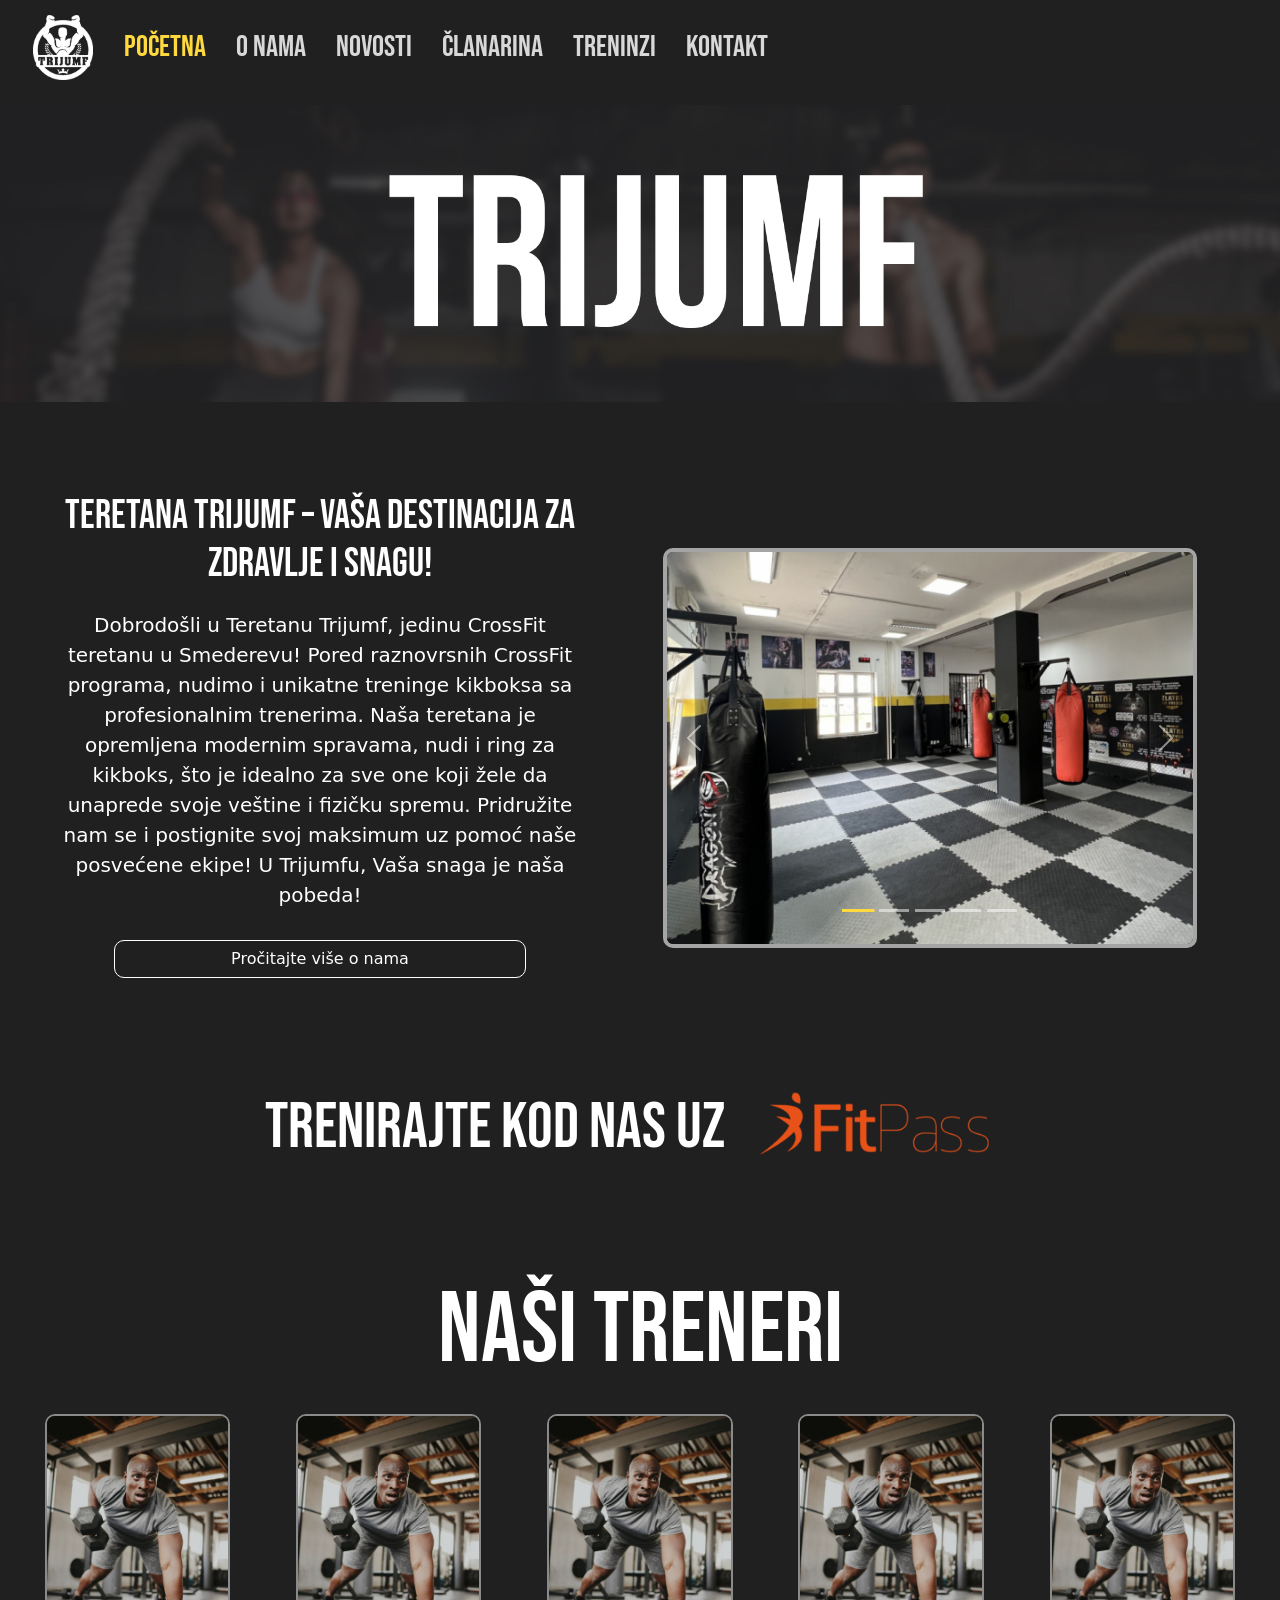
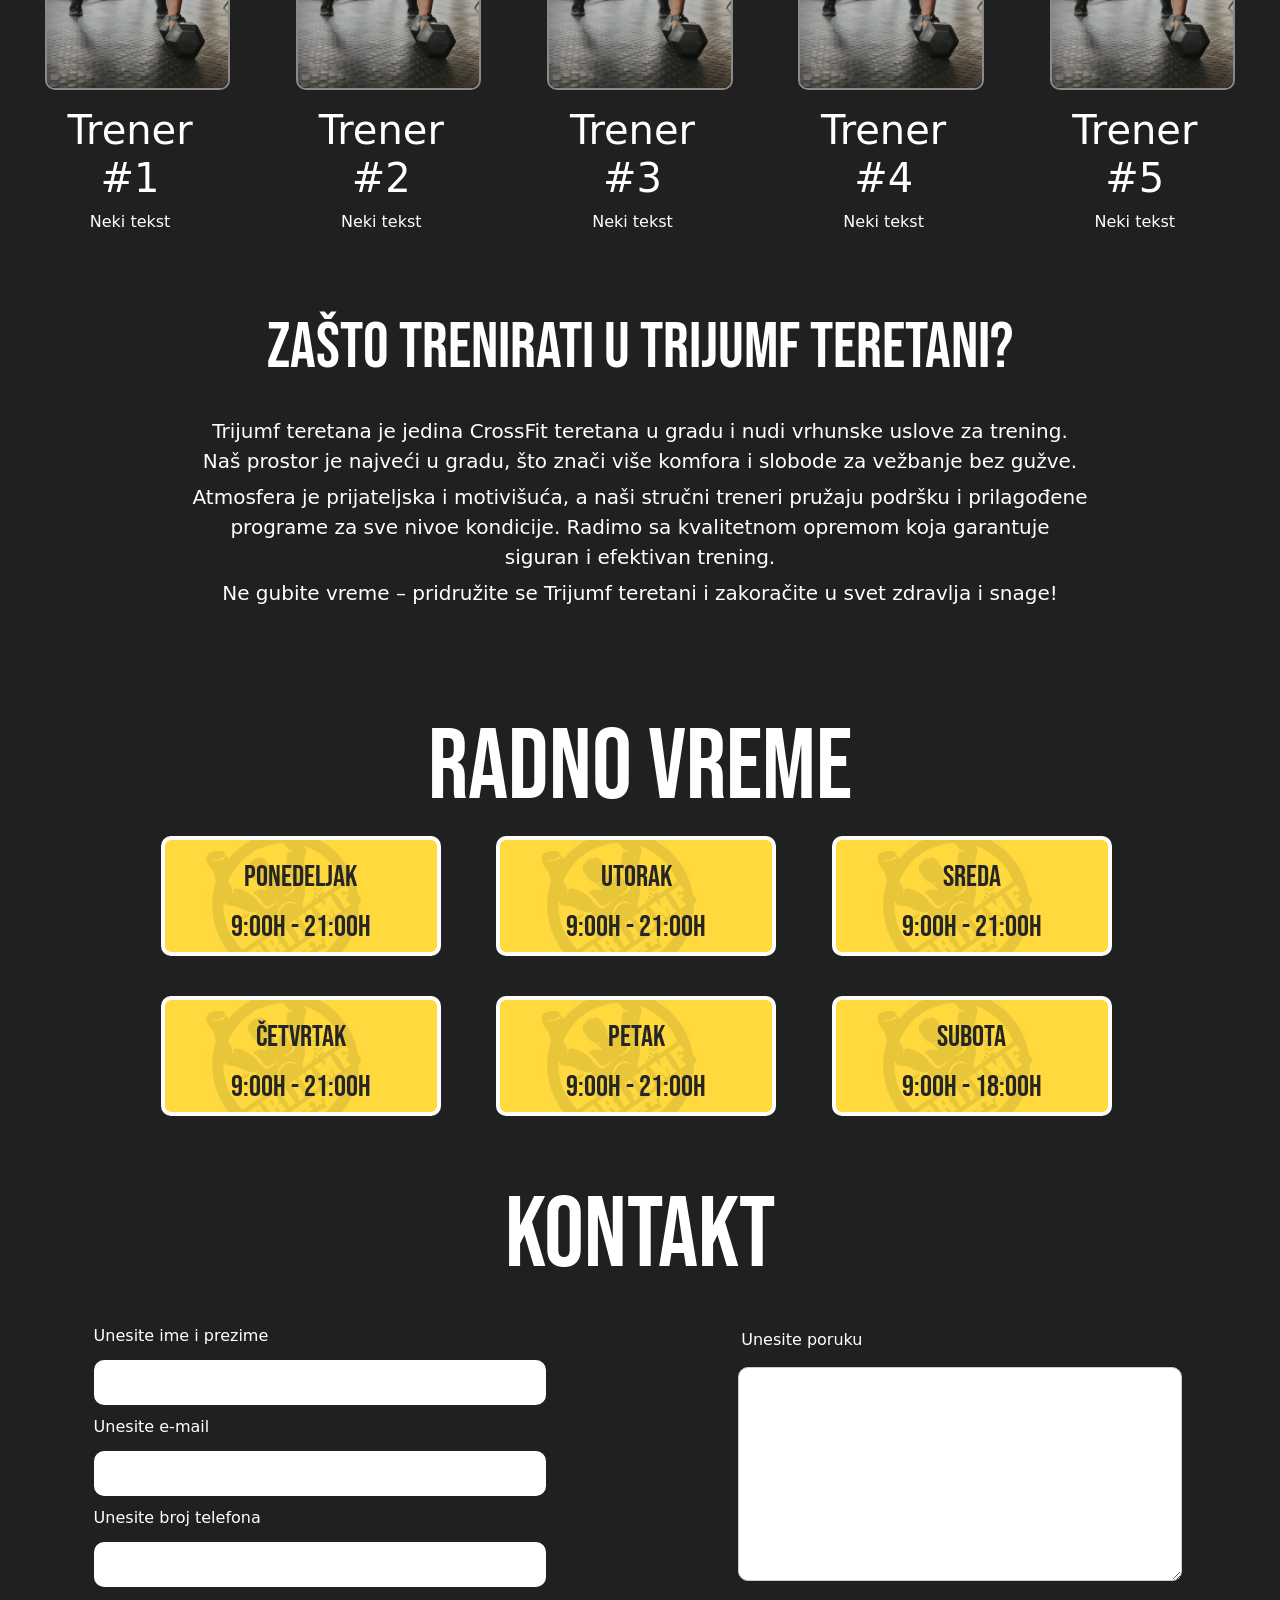
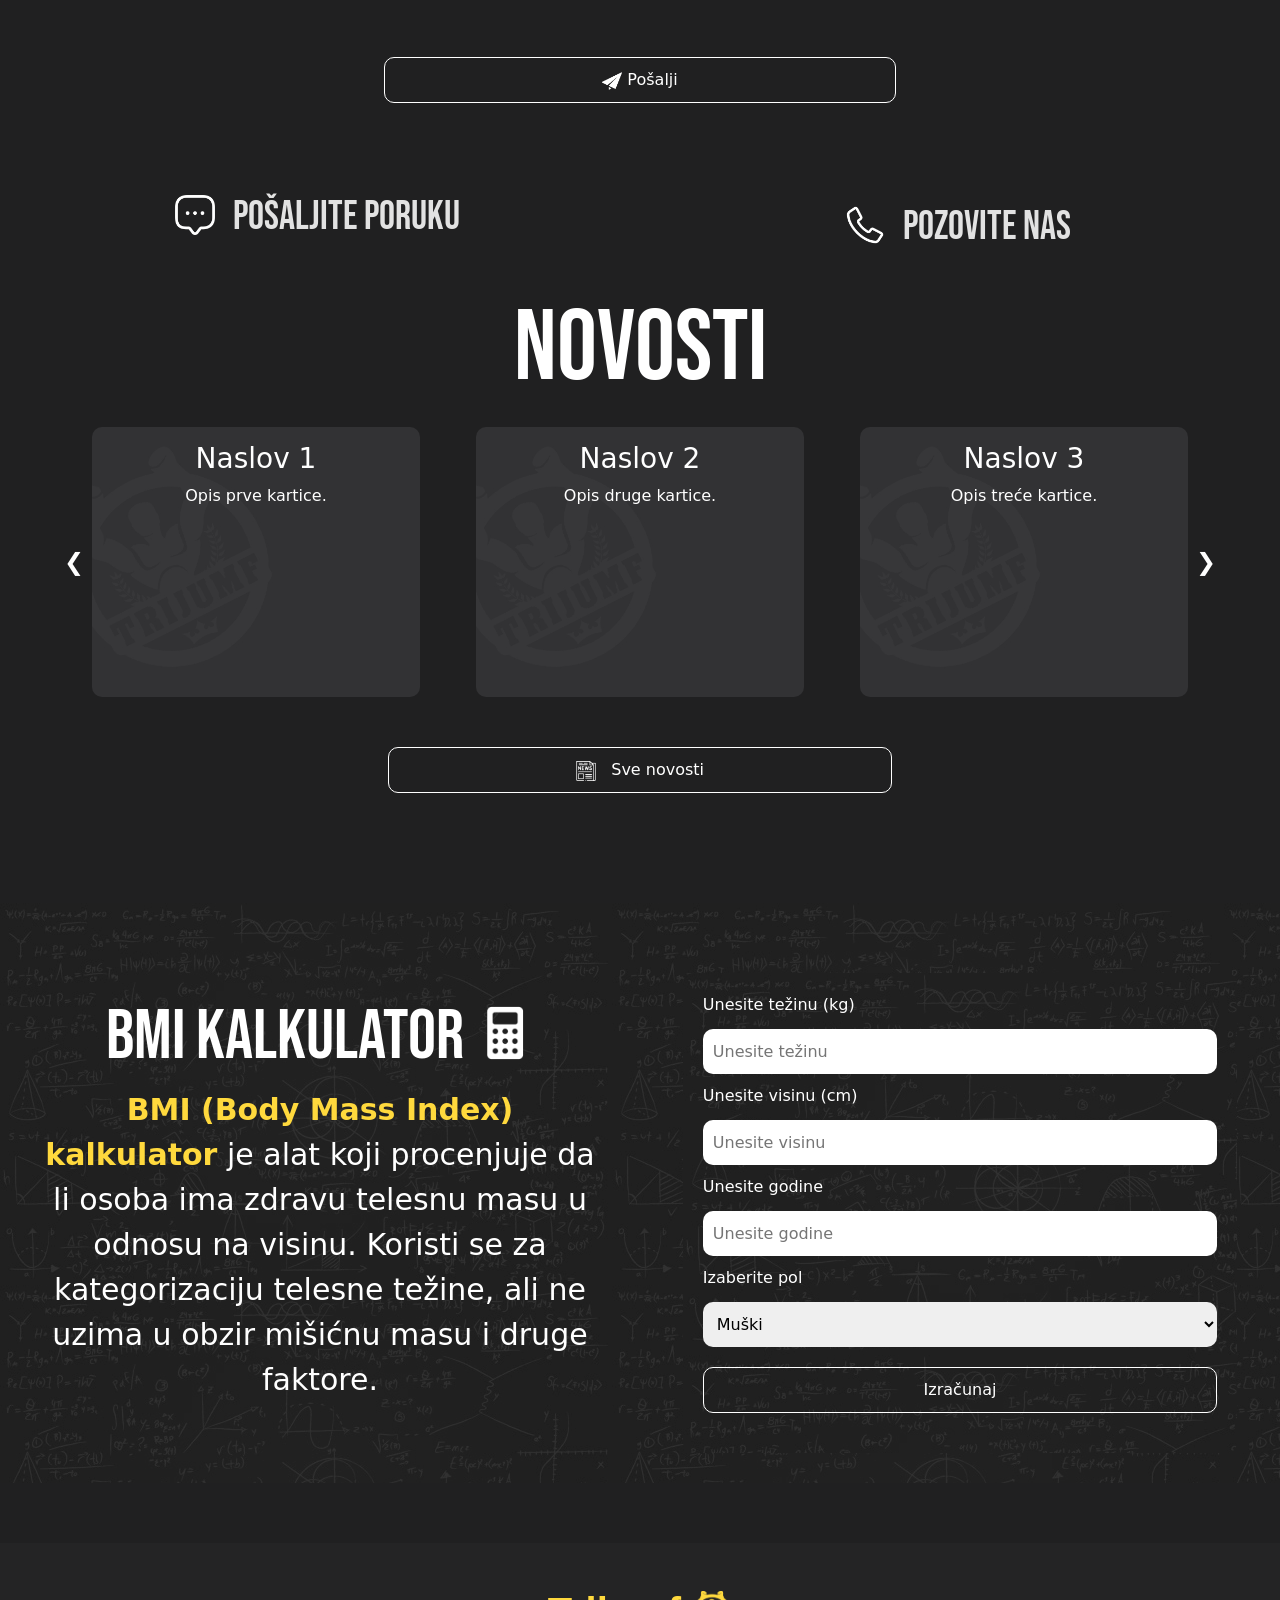
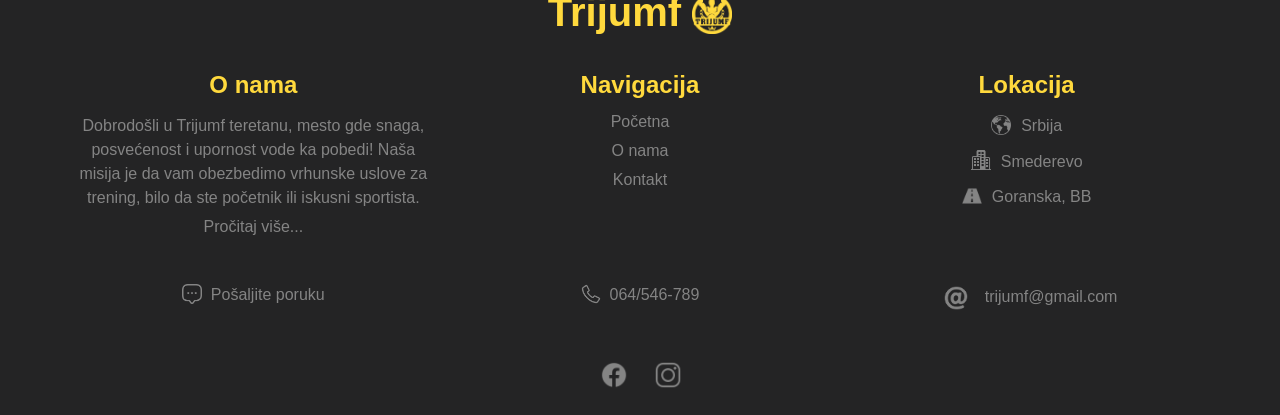
==== index.html @ 8bfd2376 "Add files via upload" ====
<!doctype html>
<html lang="en">
  <head>
    <meta charset="utf-8">
    <meta name="viewport" content="width=device-width, initial-scale=1">
    <meta name="description" content=" Na našem sajtu možete pratiti najnovije vesti, detaljne analize utakmica, najzanimljivije transfere, ekskluzivne intervjue, kao i priče koje otkrivaju čari i strasti ovog sporta. Bilo da pratite NBA, Evroligu, ABA ligu, domaću scenu ili lokalne turnire, ovde ćete pronaći sve što vam treba na jednom mestu.">
    <meta name="keywords" content="Kosarka, Evroliga, NBA, ABA, Liga, Sport, Vesti, Informacije, Njnovije, Zanimljivosti">
    <meta name="author" content="Lazar Stojanovic, lazarstojanovic@gmail.com">
    <title>Početna</title>
    <link rel="icon" href="img/logo1.png">
    <link href="./css/bootstrap.min.css" rel="stylesheet">
    <link rel="stylesheet" type="text/css" href="./fontawesome/css/all.min.css">
    <link rel="stylesheet" type="text/css" href="./css/stil.css">
    <link href='https://fonts.googleapis.com/css?family=Bebas Neue' rel='stylesheet'>
    <link href='https://fonts.googleapis.com/css?family=Poppins' rel='stylesheet'>
    <link href="https://fonts.cdnfonts.com/css/bright-sunday" rel="stylesheet">
    <link rel="stylesheet" href="./css/lightbox.min.css">
    <script src="./js/lightbox-plus-jquery.min.js"></script>
    <script src="./js/bootstrap.bundle.min.js"></script>
    <script src="./script.js"></script>
    <script src="./fontawesome/js/all.min.js"></script>
  </head>
  <body>
      
    <div class="hero-section">
        <nav class="navbar navbar-expand-lg bg-body-tertiary">
            <div class="container-fluid">
              <a class="navbar-brand" href="index.html"><img src="img/logo1.png" alt="logo" width="30"></a>
              <button class="navbar-toggler" type="button" data-bs-toggle="collapse" data-bs-target="#navbarSupportedContent" aria-controls="navbarSupportedContent" aria-expanded="false" aria-label="Toggle navigation">
                <span class="navbar-toggler-icon"></span>
              </button>
              <div class="collapse navbar-collapse" id="navbarSupportedContent">
                <ul class="navbar-nav me-auto mb-2 mb-lg-0">
                  <li class="nav-item">
                    <a class="nav-link active" aria-current="page" href="index.html">Početna</a>
                  </li>
                  <li class="nav-item">
                    <a class="nav-link" href="onama.html" style="white-space: nowrap;">O nama</a>
                  </li>
                  <li class="nav-item">
                    <a class="nav-link" href="novosti.html">Novosti</a>
                  </li>
                  <li class="nav-item">
                    <a class="nav-link" href="clanarina.html">Članarina</a>
                  </li>
                  <li class="nav-item">
                    <a class="nav-link" href="treninzi.html">Treninzi</a>
                  </li>
                  <li class="nav-item">
                    <a class="nav-link" href="kontakt.html" >Kontakt</a>
                  </li>
                 
                  
                  
                </ul>
                <ul class="navbar-nav me-3">
                  <li class="nav-item">
                  <a class="nav-link" href="faq.html"><i class="fa-solid fa-2x fa-circle-question" width="35px"></i></a>
                  </li>
                  </ul>
              </div>
            </div>
          </nav>
        <img src="img/THUMBNAIL.jpg" class="img-fluid slikatrijumf" alt="">
    </div>

    <div class="container" style="max-width: 100%; overflow-y: hidden; margin-top: 40px;">
      <div class="row align-items-center">
          <div class="col-lg-6 tekst animacijaprva">
              <h1 class="naslovonama" style="margin-left: 80px !important; font-family: 'Bebas Neue' !important; text-align: center; " >Teretana Trijumf – Vaša destinacija za zdravlje i snagu!</h1>
              <br>
              <p class="tekstonama" style="margin-left: 80px !important;  text-align: center;">Dobrodošli u Teretanu Trijumf, jedinu CrossFit teretanu u Smederevu! Pored raznovrsnih CrossFit programa, nudimo i unikatne treninge kikboksa sa profesionalnim trenerima.

                Naša teretana je opremljena modernim spravama, nudi i ring za kikboks, što je idealno za sve one koji žele da unaprede svoje veštine i fizičku spremu.
                
                Pridružite nam se i postignite svoj maksimum uz pomoć naše posvećene ekipe! U Trijumfu, Vaša snaga je naša pobeda!
                <a class="btn  dugmeonama d-block mx-auto" href="onama.html" role="button" style=" text-align: center; width: 80%; text-wrap: nowrap; margin-top: 30px !important; text-decoration: none;">Pročitajte više o nama</a>
              </p>
                
          </div>
          <div class="col-lg-6 kolonaslajder animacijaprva">
            <div id="carouselExampleIndicators" class="carousel slide slajder mx-auto d-block" style="width: 90%;">
                <div class="carousel-indicators">
                    <button type="button" data-bs-target="#carouselExampleIndicators" data-bs-slide-to="0" class="active" aria-current="true" aria-label="Slide 1"></button>
                    <button type="button" data-bs-target="#carouselExampleIndicators" data-bs-slide-to="1" aria-label="Slide 2"></button>
                    <button type="button" data-bs-target="#carouselExampleIndicators" data-bs-slide-to="2" aria-label="Slide 3"></button>
                    <button type="button" data-bs-target="#carouselExampleIndicators" data-bs-slide-to="3" aria-label="Slide 4"></button>
                    <button type="button" data-bs-target="#carouselExampleIndicators" data-bs-slide-to="4" aria-label="Slide 5"></button>
                </div>
                <div class="carousel-inner">
                    <div class="carousel-item active">
                        <img src="img/triju3.jpg" class="d-block w-100 slikaslajder1" alt="...">
                    </div>
                    <div class="carousel-item">
                        <img src="img/triju1.jpg" class="d-block w-100 slikaslajder1" alt="...">
                    </div>
                    <div class="carousel-item">
                        <img src="img/triju5.jpg" class="d-block w-100 slikaslajder1" alt="...">
                    </div>
                    <div class="carousel-item">
                        <img src="img/triju2.jpg" class="d-block w-100 slikaslajder1" alt="...">
                    </div>
                    <div class="carousel-item">
                        <img src="img/triju4.jpg" class="d-block w-100 slikaslajder1" alt="...">
                    </div>
                </div>
                <button class="carousel-control-prev" type="button" data-bs-target="#carouselExampleIndicators" data-bs-slide="prev">
                    <span class="carousel-control-prev-icon" aria-hidden="true"></span>
                    <span class="visually-hidden">Previous</span>
                </button>
                <button class="carousel-control-next" type="button" data-bs-target="#carouselExampleIndicators" data-bs-slide="next">
                    <span class="carousel-control-next-icon" aria-hidden="true"></span>
                    <span class="visually-hidden">Next</span>
                </button>
            </div>
        </div>
      </div>
  </div>

  <h1 class="naslovtreneri animacijaprva" style="color: #ffffff !important; font-size: clamp(40px,5vw,80px); margin-top: 30px; margin-bottom: 80px;">Trenirajte kod nas uz <a href="https://fitpass.rs/objekti/triumph-gym" target="_blank"><img src="img/logo-fitpass-blog.png"
    style="width: 280px;" alt=""></a></h1>

    

  <h1 class="naslovtreneri animacijaprva" style="margin-top: 30px;">Naši treneri</h1>

  <div class="container-fluid treneri">
    <div class="photo-gallery">
    <div class="row photos trenerired flex-wrap justify-content-around">
        <div class="col-sm-6 col-md-4 col-lg-2 karticatrener" style="max-width: 350px;">
           <a href="img/trener1.png" data-lightbox="treneri" style="text-decoration: none;"> <div class="card karticatrener1" >
                <img src="img/istockphoto-1449353914-612x612.jpg" class="card-img-top slikatrenera" alt="...">
                <img src="img/lupa.png" class="lupa" style="width: 80px;" alt="">
                <div class="card-body">
                  <h1 class="naslovtrener">Trener #1</h1>
                  <p class="card-text teksttrener">Neki tekst</p>
                </div>
            </div>
            </a>
            
        </div>
        <div class="col-sm-6 col-md-4 col-lg-2 karticatrener" style="max-width: 350px;">
          <a href="img/trener1.png" data-lightbox="treneri" style="text-decoration: none;"> <div class="card karticatrener1" >
                <img src="img/istockphoto-1449353914-612x612.jpg" class="card-img-top slikatrenera" alt="...">
                <img src="img/lupa.png" class="lupa" style="width: 80px;" alt="">
                <div class="card-body">
                  <h1 class="naslovtrener">Trener #2</h1>
                  <p class="card-text teksttrener">Neki tekst</p>
                </div>
            </div>
          </a>
        </div>
        <div class="col-sm-6 col-md-4 col-lg-2 karticatrener" style="max-width: 350px;">
          <a href="img/trener1.png" data-lightbox="treneri" style="text-decoration: none;"> <div class="card karticatrener1" >
                <img src="img/istockphoto-1449353914-612x612.jpg" class="card-img-top slikatrenera" alt="...">
                <img src="img/lupa.png" class="lupa" style="width: 80px;" alt="">
                <div class="card-body">
                    <h1 class="naslovtrener">Trener #3</h1>
                    <p class="card-text teksttrener">Neki tekst</p>
                </div>
            </div>
          </a>
        </div>
        <div class="col-sm-6 col-md-4 col-lg-2 karticatrener" style="max-width: 350px;">
          <a href="img/trener1.png" data-lightbox="treneri" style="text-decoration: none;"> <div class="card karticatrener1" >
                <img src="img/istockphoto-1449353914-612x612.jpg" class="card-img-top slikatrenera" alt="...">
                <img src="img/lupa.png" class="lupa" style="width: 80px;" alt="">
                <div class="card-body">
                  <h1 class="naslovtrener">Trener #4</h1>
                  <p class="card-text teksttrener">Neki tekst</p>
                </div>
            </div>
          </a>
        </div>
        <div class="col-sm-6 col-md-4 col-lg-2 karticatrener" style="max-width: 350px;">
          <a href="img/trener1.png" data-lightbox="treneri" style="text-decoration: none;"> <div class="card karticatrener1" >
                <img src="img/istockphoto-1449353914-612x612.jpg" class="card-img-top slikatrenera" alt="...">
                <img src="img/lupa.png" class="lupa" style="width: 80px;" alt="">
                <div class="card-body">
                  <h1 class="naslovtrener">Trener #5</h1>
                    <p class="card-text teksttrener">Neki tekst</p>
                </div>
            </div>
          </a>
        </div>
    </div>
    </div>
</div>

<div>
  <h1 class="naslovtreneri animacijaprva" style="color: #fff !important; font-size: clamp(40px,5vw,80px);margin-top: 10px; margin-left: 20px; margin-right: 20px;">Zašto trenirati u Trijumf teretani?</h1>
  <div class="animacijaprva">
  <p class="tekstonama d-block mx-auto " style="width:70%; margin-top: 30px; text-align: center;">Trijumf teretana je jedina CrossFit teretana u gradu i nudi vrhunske uslove za trening. Naš prostor je najveći u gradu, što znači više komfora i slobode za vežbanje bez gužve.

    </p>
    <p class="tekstonama d-block mx-auto " style="width:70%; text-align: center;">Atmosfera je prijateljska i motivišuća, a naši stručni treneri pružaju podršku i prilagođene programe za sve nivoe kondicije. Radimo sa kvalitetnom opremom koja garantuje siguran i efektivan trening.

    </p>
    <p class="tekstonama d-block mx-auto " style="width:70%; text-align: center;">Ne gubite vreme – pridružite se Trijumf teretani i zakoračite u svet zdravlja i snage!

    </p>
  </div>
</div>
  <h1 class="naslovtreneri animacijaprva animacijaprva" style="margin-top: 100px !important;">Radno vreme</h1>

  <div class="container-fluid" style="padding-left: 40px;">
    <div class="row justify-content-center g-4">
        <div class="col-sm-12 col-md-6 col-lg-3 karticarv animacijaprva" style="background-image: url('img/baner.jpg'); ">
            <p class="tekstradnovreme text-center">Ponedeljak</p>
            <p class="tekstradnovreme text-center">9:00h - 21:00h</p>
        </div>
        &nbsp;&nbsp;&nbsp;&nbsp;&nbsp;&nbsp;&nbsp;
        <div class="col-sm-12 col-md-6 col-lg-3 karticarv animacijaprva" style="background-image: url('img/baner.jpg');">
            <p class="tekstradnovreme text-center">Utorak</p>
            <p class="tekstradnovreme text-center">9:00h - 21:00h</p>
        </div>
        &nbsp;&nbsp;&nbsp;&nbsp;&nbsp;&nbsp;&nbsp;
        <div class="col-sm-12 col-md-6 col-lg-3 karticarv animacijaprva" style="background-image: url('img/baner.jpg');">
            <p class="tekstradnovreme text-center">Sreda</p>
            <p class="tekstradnovreme text-center">9:00h - 21:00h</p>
        </div>
        &nbsp;&nbsp;&nbsp;&nbsp;&nbsp;&nbsp;&nbsp;
    </div>

    <div class="row justify-content-center g-4 mt-3">
        <div class="col-sm-12 col-md-6 col-lg-3 karticarv animacijaprva" style="background-image: url('img/baner.jpg');">
            <p class="tekstradnovreme text-center">Četvrtak</p>
            <p class="tekstradnovreme text-center">9:00h - 21:00h</p>
        </div>
        &nbsp;&nbsp;&nbsp;&nbsp;&nbsp;&nbsp;&nbsp;
        <div class="col-sm-12 col-md-6 col-lg-3 karticarv animacijaprva" style="background-image: url('img/baner.jpg');">
            <p class="tekstradnovreme text-center">Petak</p>
            <p class="tekstradnovreme text-center">9:00h - 21:00h</p>
        </div>
        &nbsp;&nbsp;&nbsp;&nbsp;&nbsp;&nbsp;&nbsp;
        <div class="col-sm-12 col-md-6 col-lg-3 karticarv animacijaprva" style="background-image: url('img/baner.jpg');">
            <p class="tekstradnovreme text-center">Subota</p>
            <p class="tekstradnovreme text-center">9:00h - 18:00h</p>
        </div>
        &nbsp;&nbsp;&nbsp;&nbsp;&nbsp;&nbsp;&nbsp;
    </div>
</div>
  
      
  



<section id="kontakt">
  <div class="container-fluid" style="margin-bottom: 90px; ">
    <div class="row align-items-center">
      <h1 class="naslovtreneri animacijaprva" style="margin-top: 60px !important;">Kontakt</h1>
      <div class="col-lg-6 animacijaprva">
  
  <form class="form1" action="kontakt.php" method="post" target="_blank">
    <p class="tekstbmi">Unesite ime i prezime</p>
    <input class="input-field1" type="text" id="ime" name="ime" required>

    <p class="tekstbmi">Unesite e-mail</p>
    <input class="input-field1" type="email" id="email" name="email" required>

    <p class="tekstbmi">Unesite broj telefona</p>
    <input class="input-field1" type="tel" id="telefon" name="telefon" required>
  </div>
  <div class="col-lg-6 animacijaprva">
    <div class="d-block mx-auto textarea2">
    <p class="tekstbmi3" style="margin-left: 3px;" >Unesite poruku</p>
    <textarea class="textarea1 " id="poruka" name="poruka" rows="8" required ></textarea>
  </div>
    
  </div>
  <button class="calculate-btn1 d-block mx-auto animacijaprva" type="submit"><img src="img/send.png" style="width: 20px;" alt=""> Pošalji</button>
</form>

</div>
</div>

<div class="container-fluid" style="margin-top: 90px !important;">
  <div class="row">
    <div class="col-lg-6 animacijaprva">
      <a href="sms:+381643739556" style="text-decoration: none;" class="linkonama"> <h1 class="linkonama text-center " style=" font-family: 'Bebas Neue' !important; margin-left: -5px;">
        <img src="img/message-icon-1023x1024-qfdetmx5.png" style="width: 40px;" alt=""> &nbsp;&nbsp;Pošaljite poruku</h1></a>
    </div>
    <div class="col-lg-6 animacijaprva">
      <a href="tel: +381643739556" style="text-decoration: none;" class="linkonama"><h1 class="linkonama text-center " style=" font-family: 'Bebas Neue' !important; margin-top: 10px; margin-left: -5px;">
        <img src="img/phone.png" style="width: 40px;" alt=""> &nbsp;&nbsp;Pozovite nas</h1></a>
    </div>
  </div>
</div>
</section>


<h1 class="naslovtreneri animacijaprva" style="margin-top: 30px;">Novosti</h1>
<section class="slider-container animacijaprva" style="margin-bottom: 90px !important;" id="novosti">
  
  <!-- Strelice unutar slider-wrapper -->
  <div class="slider-wrapper">
      <div class="slider-controls">
          <button class="prev" onclick="prevSlide()">&#10094;</button>
          <button class="next" onclick="nextSlide()">&#10095;</button>
      </div>

      <div class="slider">
          <div class="slide">
              <div class="card5" style="background-image: url('img/novosti.jpg');background-size: cover; background-position: center; background-repeat: no-repeat;">
                  <div class="tekstnovosti">
                      <h3>Naslov 1</h3>
                      <p>Opis prve kartice.</p>
                  </div>
              </div>
          </div>
          <div class="slide">
              <div class="card5" style="background-image: url('img/novosti.jpg');background-size: cover; background-position: center; background-repeat: no-repeat;">
                  <div class="tekstnovosti">
                      <h3>Naslov 2</h3>
                      <p>Opis druge kartice.</p>
                  </div>
              </div>
          </div>
          <div class="slide">
              <div class="card5" style="background-image: url('img/novosti.jpg');background-size: cover; background-position: center; background-repeat: no-repeat;">
                  <div class="tekstnovosti">
                      <h3>Naslov 3</h3>
                      <p>Opis treće kartice.</p>
                  </div>
              </div>
          </div>
          <div class="slide">
              <div class="card5" style="background-image: url('img/novosti.jpg');background-size: cover; background-position: center; background-repeat: no-repeat;">
                  <div class="tekstnovosti">
                      <h3>Naslov 4</h3>
                      <p>Opis četvrte kartice.</p>
                  </div>
              </div>
          </div>
          <div class="slide">
              <div class="card5" style="background-image: url('img/novosti.jpg');background-size: cover; background-position: center; background-repeat: no-repeat;">
                  <div class="tekstnovosti">
                      <h3>Naslov 5</h3>
                      <p>Opis pete kartice.</p>
                  </div>
              </div>
          </div>
      </div>
  </div>

  <a class="btn calculate-btn1 d-block mx-auto" href="novosti.html" role="button" style="width:43.8%; margin-bottom: 20px;"><img src="img/news.png" style="width: 20px;" alt="">&nbsp;&nbsp; Sve novosti</a>
</section>

   

<script>
const slider = document.querySelector(".slider");
        let isAnimating = false;

        function nextSlide() {
            if (isAnimating) return;
            isAnimating = true;
            slider.style.transition = "transform 0.5s ease-in-out";
            slider.style.transform = "translateX(-33.39%)";
            
            setTimeout(() => {
                slider.appendChild(slider.firstElementChild);
                slider.style.transition = "none";
                slider.style.transform = "translateX(0)";
                isAnimating = false;
            }, 500);
        }

        function prevSlide() {
            if (isAnimating) return;
            isAnimating = true;
            slider.prepend(slider.lastElementChild);
            slider.style.transition = "none";
            slider.style.transform = "translateX(-33.39%)";
            
            setTimeout(() => {
                slider.style.transition = "transform 0.5s ease-in-out";
                slider.style.transform = "translateX(0)";
                isAnimating = false;
            }, 10);
        }

        setInterval(nextSlide, 4000);
  </script>

<div class="container-fluid animacijaprva" style="margin-top: 60px; margin-bottom: 60px; background-image: url('img/istockphoto-1219382595-612x612.jpg');">
  <div class="row align-items-center">
      <div class="col-lg-6 animacijaprva">
        <h1 class="naslovbmi" style="font-size: 70px;">BMI kalkulator <img src="img/calc.png" style="width: 60px;" alt=""></h1>
        <p class="tekstbmi1"><b class="boldovano">BMI (Body Mass Index) kalkulator</b> je alat koji procenjuje da li osoba ima zdravu telesnu masu u odnosu na visinu. Koristi se za kategorizaciju telesne težine, ali ne uzima u obzir mišićnu masu i druge faktore.</p>
      </div>
      <div class="col-lg-6 animacijaprva">
        <div class="container1">
          <p class="tekstbmi">Unesite težinu (kg)</p>
          <input type="number" id="weight" class="input-field" placeholder="Unesite težinu" required>
          
          <p class="tekstbmi">Unesite visinu (cm)</p>
          <input type="number" id="height" class="input-field" placeholder="Unesite visinu" required>
          
          <p class="tekstbmi">Unesite godine</p>
          <input type="number" id="age" class="input-field" placeholder="Unesite godine" required>
          <p class="tekstbmi">Izaberite pol</p>
          <select id="gender" class="input-field gender-select" required>
              <option value="Muški" class="option">Muški</option>
              <option value="Ženski" class="option">Ženski</option>
          </select>
          
          <p><button class="calculate-btn" onclick="calculateBMI()">Izračunaj</button></p>
          <div id="result" class="result-text"></div>
        </div>
      </div>
  </div>
</div>







      <!--footer start-->
      <footer>
        <div class="footer-container">
        <div class="footer-left">
        <a href="index.html"><h1>Trijumf <img src="img/logo3.png" width="40px" style="margin-bottom: 7px;" alt="logo trijumfa"></h1></a>
       
        </div>

        <div class="container-fluid futerdonji">
          <div class="row">
            <div class="col-md-4">
              <h4>O nama</h4>
              <p class="tekstdonjifuter">Dobrodošli u Trijumf teretanu, mesto gde snaga, posvećenost i upornost vode ka pobedi! Naša misija je da vam obezbedimo vrhunske 
                uslove za trening, bilo da ste početnik ili iskusni sportista. <a href="onama.html">Pročitaj više...</a> </p>
              </div>
              <div class="col-md-4 " style="margin-bottom: 20px;">
                <h4>Navigacija</h4>
                  <a href="index.html" >Početna</a>
                  <a href="onama.html" >O nama</a>
                  <a href="kontakt.html" >Kontakt</a>

                </div>
                <div class="col-md-4">
                  <h4>Lokacija</h4>
                 <p class="tekstdonjifuter" style="margin-bottom: 3px;"><img src="img/world.png" style="width: 20px; margin-bottom: 4px;" class="ikonicedonjifuter" alt="">Srbija</p>
                 <p class="tekstdonjifuter" style="margin-bottom: 3px;"><img src="img/city-icon-2048x2048-xkhjho5i.png" style="width: 20px; margin-bottom: 4px;" class="ikonicedonjifuter" alt="">Smederevo</p>
                 <p class="tekstdonjifuter" style="margin-bottom: 3px;"><img src="img/street.png" style="width: 20px; margin-bottom: 4px;" class="ikonicedonjifuter" alt="">Goranska, BB</p>
                </div>
            </div>
             
            </div>


        <div class="container-fluid futerdonji">
          <div class="row">
            <div class="col-md-4">
              <a href="sms:+381643739556"><p class="tekstdonjifuter1"><img src="img/message-icon-1023x1024-qfdetmx51.png" style="width: 20px; margin-bottom: 4px;" alt="">&nbsp;&nbsp;Pošaljite poruku</p></a> 
              </div>
              <div class="col-md-4">
                <a href="tel: +381643739556" > <p class="tekstdonjifuter1"><img src="img/phone1.png" style="width: 20px; margin-bottom: 4px;" alt="">&nbsp;&nbsp;064/546-789</p></a>
                </div>
                <div class="col-md-4">
                  <a href="mailto:stojanoviclazar0712@gmail.com?" > <p class="tekstdonjifuter1"><img src="img/email.png" style="width: 40px; " alt="">&nbsp;&nbsp;trijumf@gmail.com</p></a>
                </div>
                 <div class="footer-social ">
                  <div class="social-link">
                  
                  <a href="https://www.facebook.com/" target="_blank" class="linkmreze"><img src="img/facebook-new.png" style="width:30px;" alt=""></a>
                  <a href="https://www.instagram.com/" target="_blank" class="linkmreze"><img src="img/free-instagram-logo-icon-3497-thumb.png" style="width: 28px;" alt=""></a>
          
                  </div>
                  </div>
            </div>
             
            </div>
       
        </div>
       <script>
        window.onload = function() {
    setTimeout(() => {
        window.scrollTo(0, 0);
    }, 10);
};

if ('scrollRestoration' in history) {
    history.scrollRestoration = 'manual';
}

       </script>
          
        </footer>
            <!-- Footer end -->
                <!--Copyright start-->
                
                <!--Copyright end-->
              


            </body>
          </html>
---- css/stil.css ----
.hero-section {
    position: relative;
    width: 100%;
    overflow: hidden;
    padding-top: 60px;
}

.hero-section img {
    width: 100%;
    object-fit: cover; 
}
.slikatrijumf{
    margin-top: -15px;
}
.navbar .navbar-nav .nav-link {
    padding: 10px 15px;
    font-size: 20px;
    transition: .5s;
}
.navbar{
    top: 0;
    left: 0;
    width: 100%;
    padding: 10px;
    color: #ffffff !important;
    background-color: #202021 !important;
    position: fixed;
    z-index: 1000;
}
.nav-link {
    transition: fill 0.3s, transform 0.3s;
    color: #d8d8d8!important;
    font-size: 30px !important;
   font-family: 'Bebas Neue' !important;
}
.navbar-toggler {
  z-index: 1050;
  color: #ffffff;
  border: 2px solid #ffffff;
  transition: transform 0.3s, filter 0.3s; 
}
.navbar-toggler:hover{
    transform: scale(1.03);
}
.navbar-toggler:focus{
    outline: none;
    box-shadow: none;
    border: 2px solid #FFD93D;
}
.navbar-collapse {
  position: relative;
  color: #ffffff;
}
.nav-link:hover {
    color: #FFD93D !important;
    transform: scale(1.03); 
}
.active {
    color: #FFD93D!important;
}
.navbar-toggler-icon {
    background-image: url("data:image/svg+xml,%3Csvg xmlns='http://www.w3.org/2000/svg' viewBox='0 0 30 30'%3E%3Cpath stroke='white' stroke-width='2' d='M4 7h22M4 15h22M4 23h22'/%3E%3C/svg%3E");
}
.navbar-brand{
    width:60px;
    margin-left: 11px;
    top: -5px;
    transition: transform 0.3s, filter 0.3s; 
}
.navbar-brand:hover{
    transform: scale(1.04);
}
body{
    background-color: #202021;
    margin-top: 60px;
    overflow-x: hidden;
}
* {
    overscroll-behavior-x: none;
  }
  
footer {
    background-color: #242425;
    color: #848484;
    padding: 10px 60px;
    font-family: Arial, Helvetica, sans-serif;
    }
    footer a {
        color: #848484;
        text-decoration: none;
        margin: 5px 0;
        display: block;
        transition: transform 0.3s, filter 0.3s; 
    }
    footer a:hover {
        color: #848484;
        text-decoration: none;
        transform: scale(1.04);
    }
    footer h1 {
        font-weight: bolder;
        margin-bottom: 10px !important;
    }
    footer h1, footer h4{
        color: #FFD93D ;
        text-decoration: none;
        margin-bottom: 10px;
        font-weight: bolder;
    }
    
    .footer-container{
        max-width: 1200px;
        margin: 0 auto;
        display: flex;
        flex-direction: column;
        align-items: center;
    }
    .footer-left {
        margin-top: 30px;
        text-align: center;
        margin-bottom: 20px;
    }
    
    .footer-columns {
        display: flex;
        flex-wrap: wrap;
        justify-content: space-between;
        width: 100%;
        max-width: 1200px;
        margin-bottom: 20px;
    }
    .footer-column{
        flex: 1;
        margin: 10px;
        min-width: 200px;
    }
    .footer-social{
        font-size: 20px;
        text-align: center;
        margin-top: -10px;
        margin-bottom: -20px;
    }
    .social-link{
        display: flex;
        gap: 25px;
        justify-content: center;
        margin-top: 30px;
        
    }
    .social-links a {
        background-color: orange;
        padding: 10px;
        border-radius: 50%;
        text-align: center;
        width: 40px;
        height: 40px;
        display: flex;
        align-items: center;
        justify-content: center;
        color: #4f4f4f;
        font-weight: bold;
       }
.kolonaonama{
    padding-right: 100px;
    width: 20%;
}
.linkmreze{
    color: #FFD93D;
}
.linkmreze:hover{
    color: #848484;
}
.link-dark{
    color: #848484 !important;
}
.link-dark:hover{
    color: #FFD93D !important;
}
.link-dark:visited{
    color: #848484 !important;
}

.futerdonji{
    margin-bottom: 30px;
    text-align: center;
}
.tekstdonjifuter{
    padding: 4px;

}
.tekstdonjifuter1{
    padding: 4px;
    margin-top: -20px;

}

.ikonicedonjifuter{
    margin-right: 10px;
    white-space: nowrap;
}
.kolonanav{
    text-align: justify;
    text-wrap: nowrap;
    margin-left: 115px;
}

.slajder{
    height: 400px;
    width: 80%;
    margin-top: 55px;
    margin-left: 40px;
    margin-bottom: 50px;
    transition: transform 0.3s, filter 0.3s; 
}
.slajder:hover{
    transform: scale(1.02);
}

.slikaslajder1{
    height: 400px;
    object-fit: cover;
    object-position: bottom 30px;
    object-position: top -10px;
    border: 4px solid  #a5a5a5;
    border-radius: 10px;
}
.carousel-indicators .active {
    background-color: #FFD93D;
    transform: scale(1.1);
}

.carousel-control-prev .carousel-control-prev-icon,
.carousel-control-next .carousel-control-next-icon {
    transition: transform 0.3s, filter 0.3s; 
}
.carousel-control-prev:hover .carousel-control-prev-icon,
.carousel-control-next:hover .carousel-control-next-icon {
    transform: scale(1.1);
}
::-webkit-scrollbar {
    width: 12px;
    height: 12px;
  }
  
  ::-webkit-scrollbar-button {
    background-color: #555;
    width: 12px;
    height: 12px;
  }
  
  ::-webkit-scrollbar-button:hover {
    background-color: #3a3a3a;
  }
  
  ::-webkit-scrollbar-track {
    background-color: #555;
    border-radius: 5px;
  }
  
  ::-webkit-scrollbar-track-piece {
    background-color: #a5a5a5;

  }
  
  ::-webkit-scrollbar-thumb {
    background-color: #555;
  }
  
  ::-webkit-scrollbar-thumb:hover {
    background-color: #3a3a3a;
  }

.tekst{
    margin-left: -30px;
}


.naslovonama{
    color: #ffffff;
    margin-top: 50px;
    margin-left: 20px;
    margin-right: 20px;

}
.tekstonama{
    color: #ffffff;
    margin-left: 20px;
    margin-right: 20px;
    font-size: 20px;
    margin-top: -10px;
}
.dugmeonama{
    background-color: transparent;
    color: white;
    border: 1px solid #ffffff;
    border-radius: 10px;
    transition: transform 0.3s, filter 0.3s; 
    margin-bottom: 50px;
}
.dugmeonama:hover{
    background-color: #FFD93D;
    transform: scale(1.02);
    color: #202021;
    border: 1px solid #FFD93D;
}

.karticatrener{
    margin-top: 15px;
    margin-bottom: 50px;
}
.karticatrener1{
    transition: transform 0.3s, filter 0.3s; 
    background-color: transparent;
    border: 0;
    opacity: 0;
    transform: translateY(200px);
    transition: opacity 0.8s ease-out, transform 0.8s ease-out;
    position: relative;
}
.karticatrener1:hover .slikatrenera,
.karticatrener1 .lupa:hover + .slikatrenera {
    filter: blur(7px);  /* Primeni blur efekat na sliku trenera */
}
.lupa {
    font-size: 100px;  /* Veličina ikone */
    position: absolute;
    top: 40%;
    left: 50%;
    transform: translate(-50%, -50%);
    opacity: 0;  /* Skriveno dok se ne hoveruje */
    transition: opacity 0.3s ease;
    color: white;  /* Boja ikone */
}

.karticatrener1:hover .lupa {
    opacity: 1;  /* Prikazuje se pri hover-u */
}
.karticatrener1.show {
    opacity: 1;
    transform: translateY(0);
}
.karticatrener1:hover{
    transform: scale(1.03);
}
.naslovtreneri{
    font-family: 'Bebas Neue';
    font-size: 100px;
    text-align: center;
    color: #ffffff;
    margin-top: 130px;
}
.slikatrenera {
    width: 100%; 
    height: auto; 
    border: 2px solid #a5a5a5;
    border-radius: 10px;
    opacity: 80%;
}
.slikatrenera:hover{
    filter: blur(7px);
}

.trenerired{
    flex-wrap: wrap !important; 
    margin: 0; 
}

.treneri {
    overflow: hidden; 
}
.naslovtrener{
    color: #ffffff;
    margin-left: -15px;
    text-align: center;
}
.teksttrener{
    color: #ffffff;
    margin-left: -15px;
    text-align: center;
}


.container1 {
    height: auto;
    max-width: 90%;
    margin: auto;
    padding: 20px;
    border-radius: 10px;
    color: #ffffff;
    margin-top: 70px;
    margin-bottom: 30px;
    background-image:url('/img/istockphoto-1219382595-612x612.jpg') ;
}

.input-field {
    height: 45px;
    width: 100%;
    padding: 10px;
    margin: 10px 0;
    transition: transform 0.3s, filter 0.3s;
    border-radius: 10px;
    border: 0;
}
.input-field:hover{
    transform: scale(1.006);
}
.calculate-btn {
    width: 100%;
    padding: 10px 20px;
    background-color: transparent;
    color: white;
    border: none;
    cursor: pointer;
    margin-top: 10px;
    transition: transform 0.3s, filter 0.3s;
    border-radius: 10px; 
    border: 1px solid #ffffff;
}

.calculate-btn:hover {
    background-color: transparent;
    transform: scale(1.01);
    color: #ffffff;
    border: 1px solid #ffffff;
}

.result-text {
    margin-top: 20px;
    font-weight: bold;
}
.tekstbmi{
    margin-bottom: 2px;
    color: #ffffff;
}
.tekstbmi1{
    margin-bottom: 30px;
    color: #ffffff;
    text-align: center;
    font-size: 30px;
    margin-left: 30px;
    margin-right: 30px;

}
.naslovbmi{
    font-family: 'Bebas Neue';
    font-size: 100px;
    text-align: center;
    color: #ffffff;
    margin-top: -20px;
    padding-top: 60px;
}
.boldovano{
    color: #FFD93D;
}
.form1 {
    max-width: 80%;
    margin: auto;
    padding: 20px;
}
.textarea1 {
    width: 100%;
    padding: 10px;
    margin: 5px 0;
    border: 1px solid #ccc;
    border-radius: 10px;
    transition: transform 0.3s, filter 0.3s;
}
.textarea2 {
    width: 72%;
}
.textarea1:hover {
    transform: scale(1.006);
}
.calculate-btn1 {
    width: 40%;
    padding: 10px 20px;
    background-color: transparent;
    color: white;
    cursor: pointer;
    margin-top: 40px;
    transition: transform 0.8s, filter 0.8s !important;
    border-radius: 10px; 
    border: 1px solid #ffffff;
}

.calculate-btn1:hover {
    background-color: transparent;
    transform: scale(1.03) !important;
    color: #ffffff;
    border: 1px solid #ffffff;
}

.input-field1 {
    height: 45px;
    width: 100%;
    padding: 10px;
    margin: 10px 0;
    transition: transform 0.3s, filter 0.3s;
    border-radius: 10px;
    border: 0;
}
.input-field1:hover{
    transform: scale(1.006);
}
.tekstbmi3{
    margin-bottom: 10px;
    color: #ffffff;
    margin-left: 50px;
}
.obavestenje{
    width: 80%;
}
.obavestenje1{
    background-color: #3a3a3a;
    color: #ffffff;
    border: 2px solid #ffffff;
    border-radius: 10px;
}
.tekstradnovreme{
    color: #252525;
    font-size: 30px;
    margin-top: 15px;
    margin-bottom: -10px;
    font-family: 'Bebas Neue' !important;
}
.animacijaprva{
    opacity: 0;
    transform: translatey(200px);
    transition: opacity 0.8s ease-out, transform 0.8s ease-out;
}
.animacijaprva.show{
    opacity: 1;
    transform: translateX(0);
}

.karticarv{
    width: 280px;
    margin-left: 10px;
    margin-right: 10px;
    height: 120px;
    border: 4px solid #ffffff;
    border-radius: 10px;
}

html {
    scroll-behavior: auto;
}
.slikaonama1{
    width: 60%;
    object-fit: cover;
}
.naslovonama1{
    color: #afafaf;
}
.mapa{
    width: 90%;
    height: 300px;
    border: 5px solid #ffffff !important;
    border-radius: 10px;
}
.mapa1{
  margin-bottom: 100px;
}
.tekstonama1{
    color: #252525;
    font-size: 50px;
    margin-top: 22px;
    margin-bottom: -60px;
    font-family: 'Bebas Neue' !important;

}
.karticaon{
    width: 280px;
    margin-left: 10px;
    margin-right: 10px;
    height: 120px;
    border: 4px solid #ffffff;
    border-radius: 10px;
    background-color:#848484 !important ;
    transition: transform 0.3s, filter 0.3s;
    
}
.karticaon:hover{
    transform: scale(1.04);
}
.dugmeprocitajvise{
    width: 50%;
    margin-left: 20px;
    background-color: transparent;
    color: white;
    border: 1px solid #ffffff;
    border-radius: 10px;
    transition: transform 0.3s, filter 0.3s; 
    margin-bottom: 50px;
    margin-top: 30px;
}
.dugmeprocitajvise:hover{
    background-color: #FFD93D;
    transform: scale(1.02);
    color: #202021;
    border: 1px solid #FFD93D;
}



.karticatrener2{
    margin-top: 15px;
    margin-bottom: 50px;
}
.karticatrener3{
    transition: transform 0.3s, filter 0.3s; 
    background-color: transparent;
    border: 0;
    opacity: 0;
    transform: translateY(200px);
    transition: opacity 0.8s ease-out, transform 0.8s ease-out;
}

.karticatrener3.show {
    opacity: 1;
    transform: translateY(0);
}
.karticatrener3:hover{
    transform: scale(1.03);
}
.naslovtreneri{
    font-family: 'Bebas Neue';
    font-size: 100px;
    text-align: center;
    color: #ffffff;
    margin-top: 130px;
}
.slikatrenera1 {
    width: 100%; 
    height: auto; 
    border: 4px solid #a5a5a5;
    opacity: 100%;
}
.slikatrenera1:hover{
    opacity: 100%;
}

.trenerired1{
    flex-wrap: wrap !important; 
    margin: 0; 
}

.treneri {
    overflow: hidden; 
}




.slider-container {
    position: relative;
    width: 90%;
    margin: 0 auto; /* Centriranje slajdera */
    overflow: hidden;
}

.slider-wrapper {
    display: flex;
    justify-content: center;
    overflow: hidden;
    width: 100%;
    position: relative; /* Osigurava da strelice budu pravilno pozicionirane */
}

.slider {
    display: flex;
    transition: transform 0.5s ease-in-out;
    width: calc(100% * 5 / 3); /* Održava 3 kartice vidljive u svakom trenutku */
}

.slide {
    flex: 0 0 calc(100% / 3);
    display: flex;
    justify-content: center;
    align-items: center;
    padding: 10px;
}

.card5 {
    color: #ffffff;
    display: block;
    width: 300px;
    height: 270px;
    background: #222;
    padding: 15px;
    border-radius: 10px;
    text-align: center;
    width: 90%;
    background-image: url('img/novosti.jpg'); /* Zamijeni putanjom */
    background-size: cover; /* Važno za prikaz cijele slike */
    background-position: center; /* Centriranje slike */
    background-repeat: no-repeat; /* Sprečava ponavljanje slike */
}

/* STIL ZA STRELICE */
.prev, .next {
    position: absolute;
    top: 50%;
    transform: translateY(-50%);
    background: transparent;
    color: white;
    border: none;
    cursor: pointer;
    font-size: 24px;
    padding: 10px 15px;
    border-radius: 50%;
    z-index: 30; /* Da budu iznad slajdera */
}

/* Pomeri strelice bliže slajderu */
.prev {
    left: -15px;  /* Umesto -40px, sad je 10px bliže */
}

.next {
    right: -15px; /* Umesto -40px, sad je 10px bliže */
}


.dugmenovosti{
    margin-left: 20px;
    background-color: transparent;
    color: white;
    border: 1px solid #ffffff;
    border-radius: 10px;
    transition: transform 0.3s, filter 0.3s; 
    margin-bottom: 50px;
    width: 60%;
}
.dugmenovosti:hover{
    background-color: #FFD93D;
    transform: scale(1.02);
    color: #202021;
    border: 1px solid #FFD93D;
    border-radius: 10px;
}

.card6 {
    color: #ffffff;
    display: block;
    width: 300px;
    height: 270px;
    background: #222;
    padding: 15px;
    border-radius: 10px;
    text-align: center;
    width: 90%;
    background-image: url('img/novosti.jpg'); 
    background-size: cover; 
    background-position: center; 
    background-repeat: no-repeat; 
    border: 4px solid #848484;
    border-radius: 10px;
}
.brojac{
    color: #e2e2e2;
    text-align: center;
    font-size: 100px;
    font-family: 'Bebas Neue' !important;

}
.sliketreninzi{
    width:80%;
    height: 300px;
    object-fit: cover;
    filter: blur(7px);
}
.karticetreninzi{
    margin-top: 50px !important;
}

.karticatrener3 {
    min-width: 300px;
    width:100%;
    height:auto;
    perspective: 1000px;
    display: flex;
    justify-content: center;
    align-items: center;
    margin-top: 100px;
}
.card1-inner {
    position: relative;
    width: 100%;
    height: 300px;
    transform-style: preserve-3d;
    transition: transform 0.8s ease-in-out;
}
.karticatrener3.flipped .card1-inner {
    transform: rotateY(180deg);
}
.card1-front, .card1-back {
    position: absolute;
    width: 100%;
    height: 100%;
    backface-visibility: hidden;
    display: flex;
    align-items: center;
    justify-content: center;
    text-align: center;
    border-radius: 10px;
    background: transparent;
    padding: 20px;
}
.card1-front img {
    width: 100%;
    height: auto;
    border-radius: 10px;
}
.card1-back {
    transform: rotateY(180deg);
    background: transparent;
    color: white;
    padding: 20px;
    font-size: 1.2rem;
    font-weight: bold;
    box-shadow: 0 4px 12px rgba(0, 0, 0, 0.2);
}
.trenerired1 {
    margin-bottom: 50px;
}
.karticatrener2 {
    display: flex;
    justify-content: center;
}
.linkonama:hover{
    transform: scale(1.08);
    
}
.linkonama{
    transition: transform 0.3s, filter 0.3s; 
    color: #e2e2e2;
}
.card-img-overlay{
    width:70% ;
}
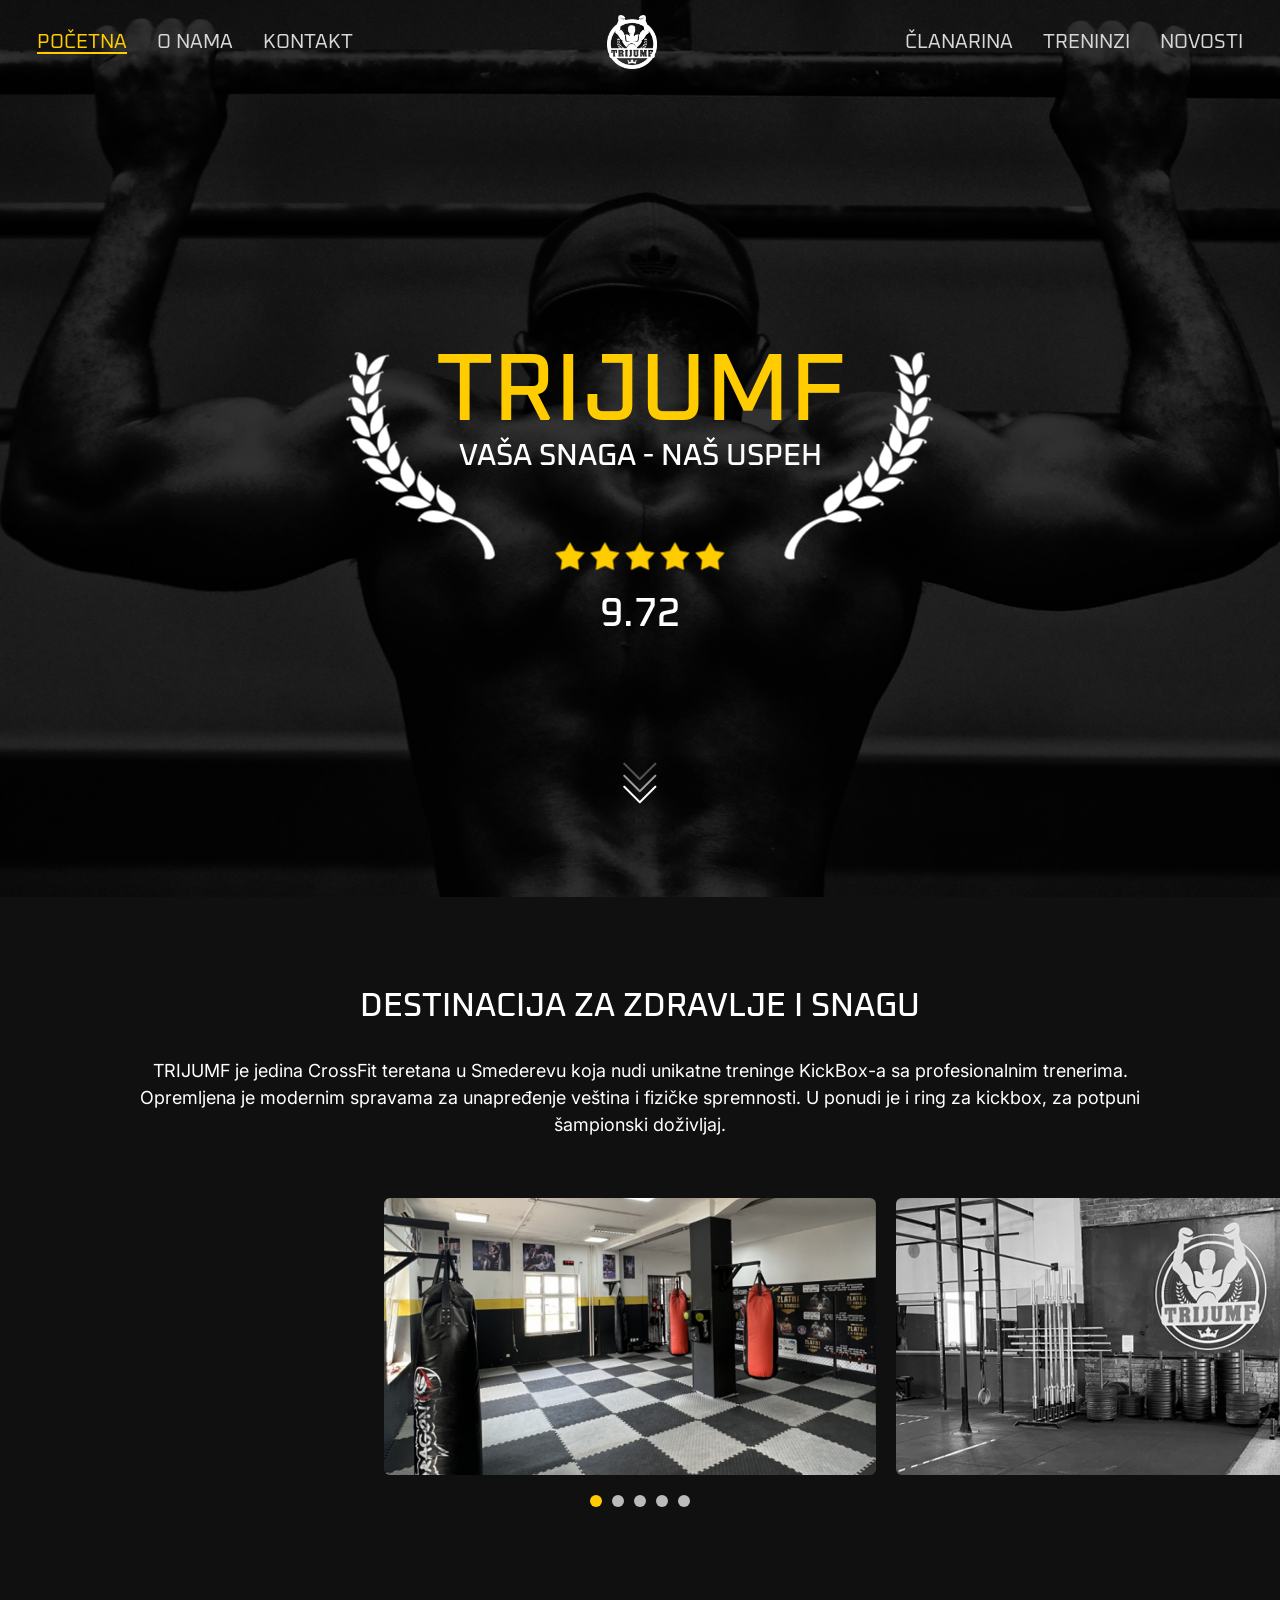
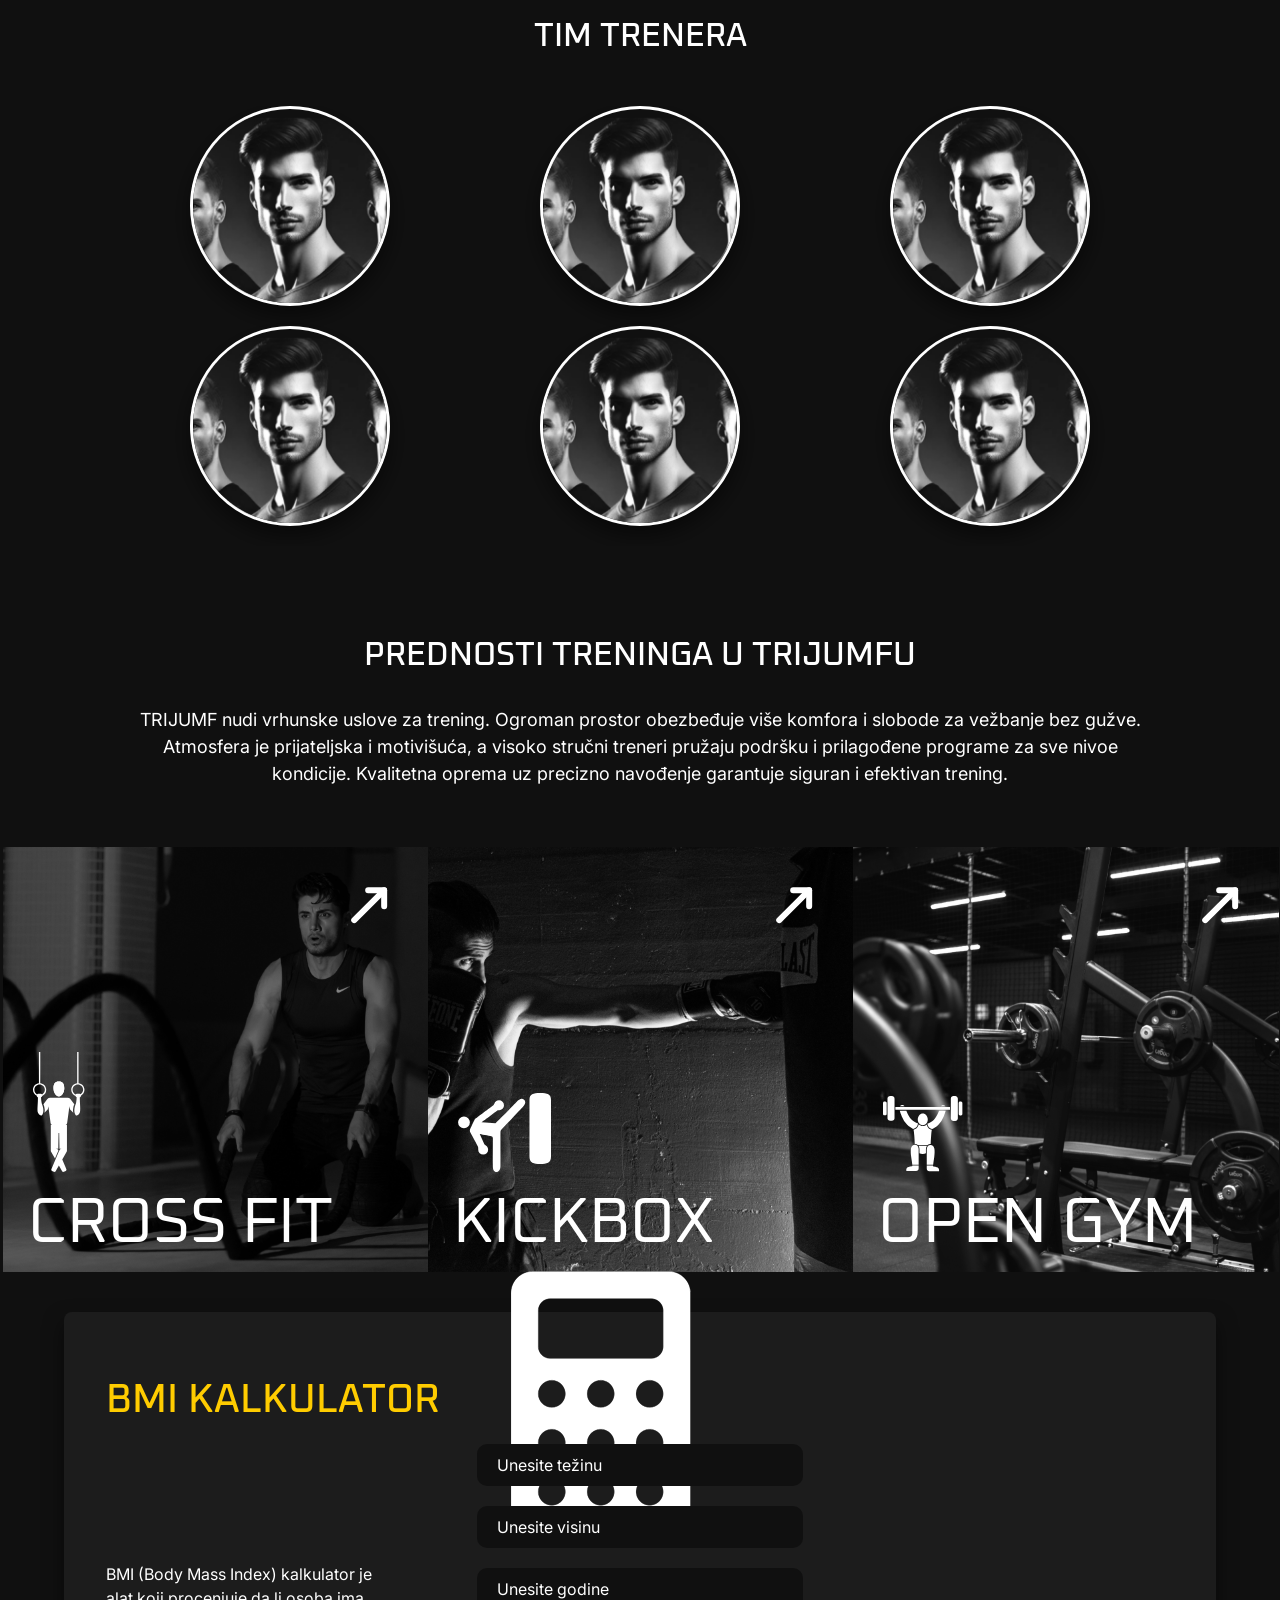
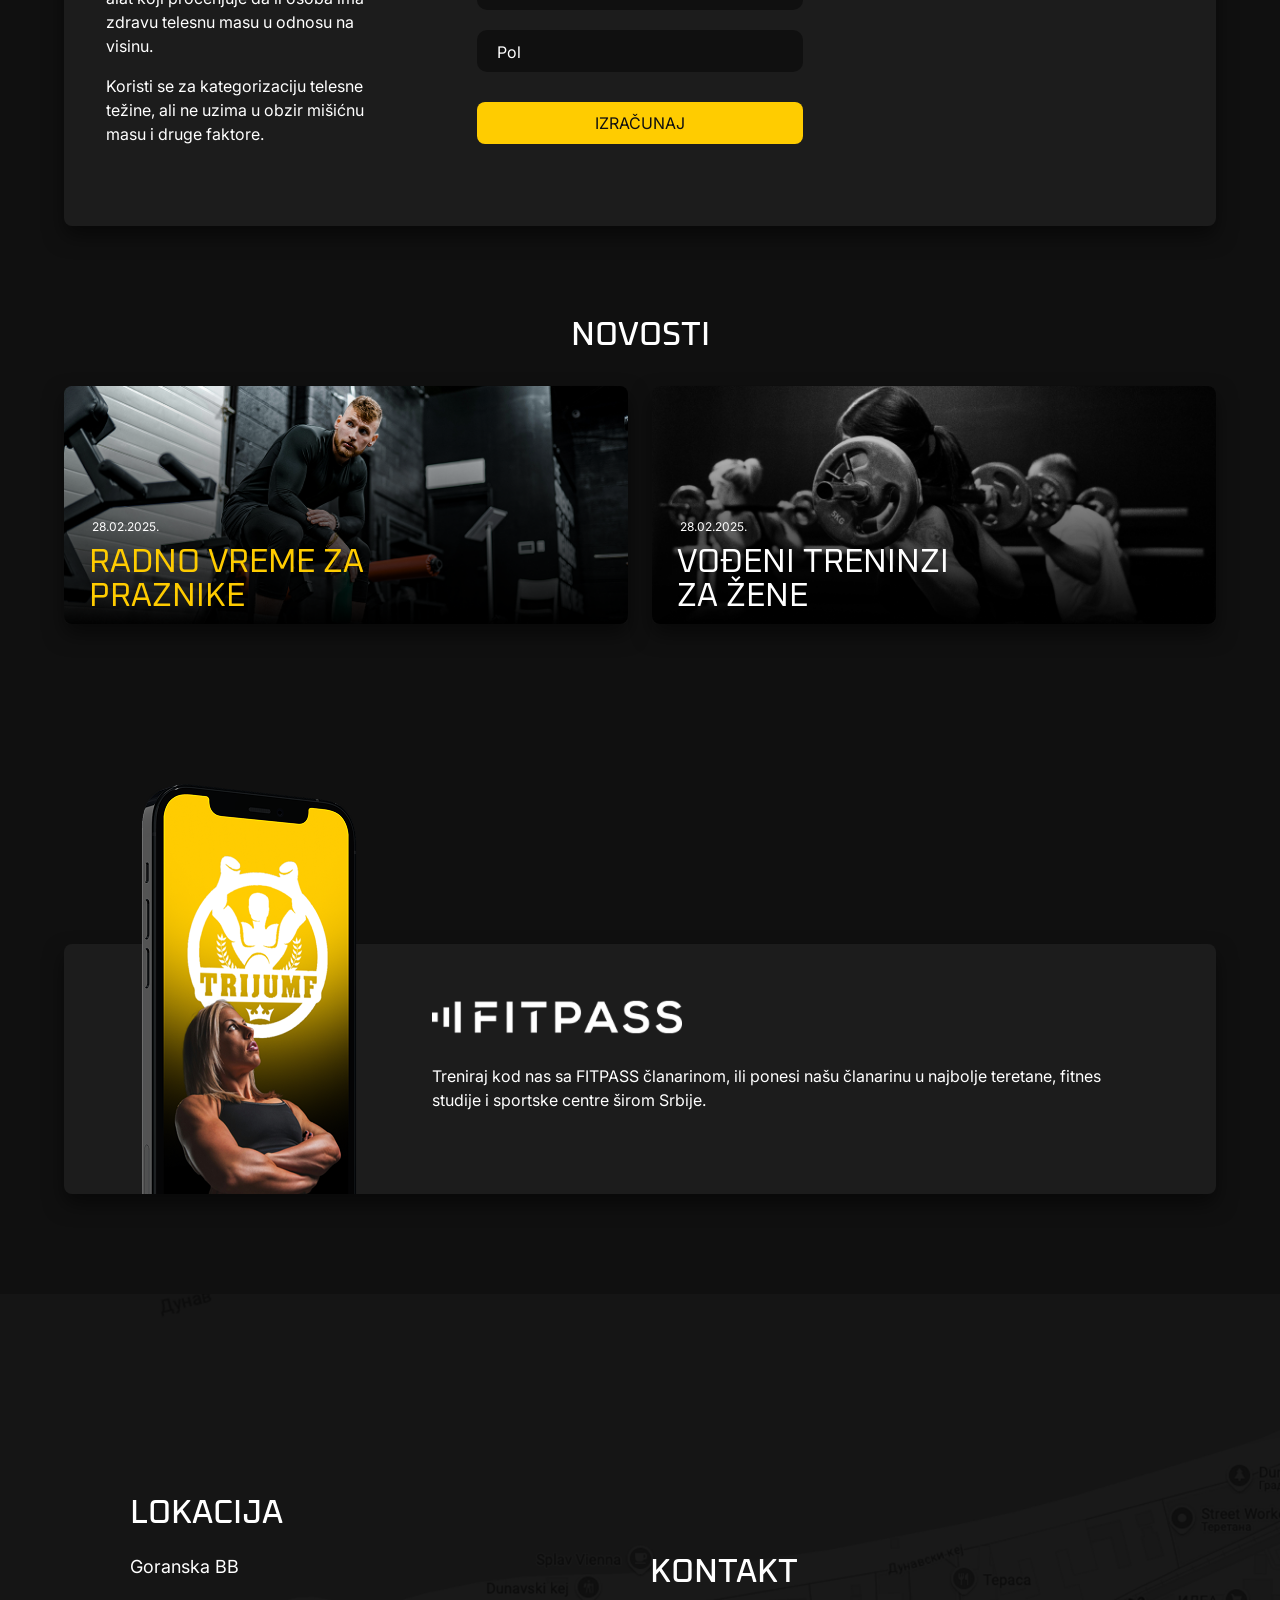
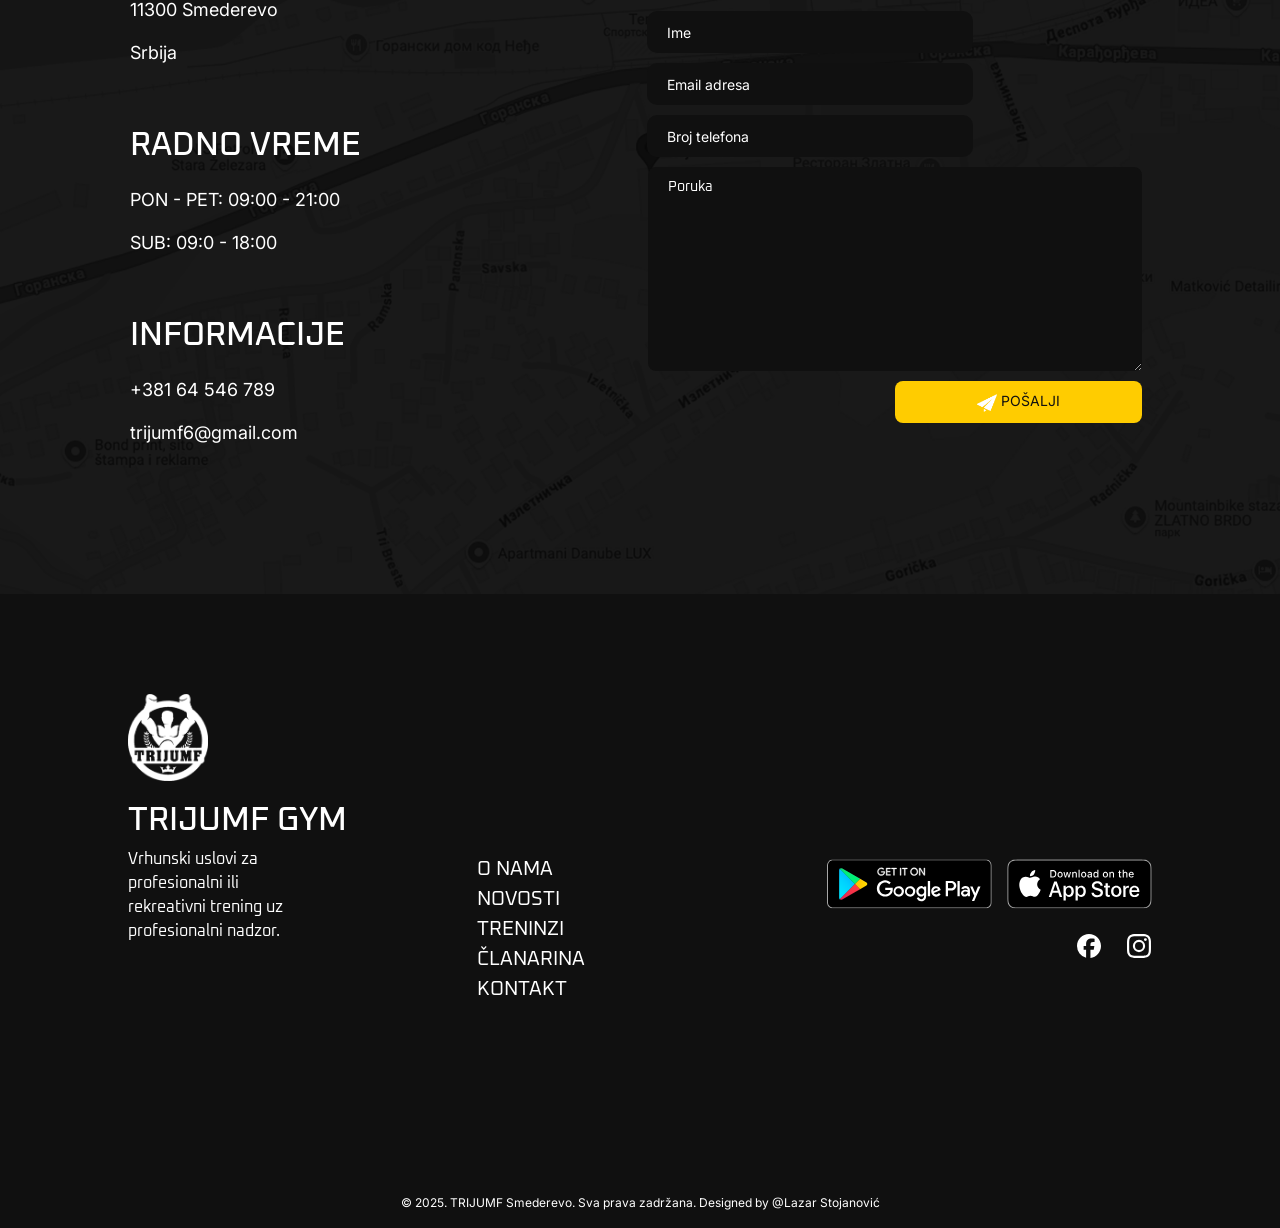
==== commit bca9168c: "Add files via upload" ====
--- a/index.html
+++ b/index.html
@@ -3,499 +3,634 @@
   <head>
     <meta charset="utf-8">
     <meta name="viewport" content="width=device-width, initial-scale=1">
-    <meta name="description" content=" Na našem sajtu možete pratiti najnovije vesti, detaljne analize utakmica, najzanimljivije transfere, ekskluzivne intervjue, kao i priče koje otkrivaju čari i strasti ovog sporta. Bilo da pratite NBA, Evroligu, ABA ligu, domaću scenu ili lokalne turnire, ovde ćete pronaći sve što vam treba na jednom mestu.">
-    <meta name="keywords" content="Kosarka, Evroliga, NBA, ABA, Liga, Sport, Vesti, Informacije, Njnovije, Zanimljivosti">
-    <meta name="author" content="Lazar Stojanovic, lazarstojanovic@gmail.com">
-    <title>Početna</title>
+    <meta name="description" content="Na našem sajtu možete pronaći sve informacije o treniranju u teretani Trijumf — od detalja o članarinama, radnom vremenu i dostupnim programima treninga, preko saveta o pravilnom izvođenju vežbi i ishrani, pa sve do rasporeda grupnih treninga i specijalnih događaja. Saznajte više o našim iskusnim trenerima, pogledajte inspirativne priče naših članova i pratite najnovije vesti iz sveta fitnesa. Bilo da ste početnik koji tek ulazi u svet vežbanja ili sportista koji juri nove rekorde, ovde ćete pronaći sve što vam je potrebno da postignete svoje ciljeve i ostvarite svoj lični trijumf!">
+    <meta name="keywords" content="teretana,trijumf, smederevo, boks, kikboks, ring, deciji trening,  fitnes, trening, vežbanje, mišići, snaga, kondicija, ishrana, suplementi, treneri, lični trener, grupni treninzi, vežbe, plan treninga, zdrav život, mršavljenje, oblikovanje tela, bodybuilding, kardio, snaga i izdržljivost, motivacija, fitnes ciljevi, sport, rekreacija, proteini, masa, definicija, funkcionalni trening, rehabilitacija, ishrana za sportiste, fleksibilnost, HIIT trening, radno vreme teretane, članarina, raspored treninga, sportska oprema, pravilna ishrana, kalorijski deficit, mišićna masa, trening snage, vežbe za stomak, personalizovani treninzi, fitnes saveti, zdravlje, energija, transformacija tela, Trijumf Teretana, fitnes zajednica">
+    <meta name="author" content="Lazar Stojanovic, lazarstojanovic0712@gmail.com">
+    <title>Trijumf</title>
     <link rel="icon" href="img/logo1.png">
     <link href="./css/bootstrap.min.css" rel="stylesheet">
-    <link rel="stylesheet" type="text/css" href="./fontawesome/css/all.min.css">
     <link rel="stylesheet" type="text/css" href="./css/stil.css">
-    <link href='https://fonts.googleapis.com/css?family=Bebas Neue' rel='stylesheet'>
-    <link href='https://fonts.googleapis.com/css?family=Poppins' rel='stylesheet'>
-    <link href="https://fonts.cdnfonts.com/css/bright-sunday" rel="stylesheet">
-    <link rel="stylesheet" href="./css/lightbox.min.css">
-    <script src="./js/lightbox-plus-jquery.min.js"></script>
+    <link href='https://fonts.googleapis.com/css?family=Oxanium' rel='stylesheet'>
+    <link href='https://fonts.googleapis.com/css?family=Inter' rel='stylesheet'>
     <script src="./js/bootstrap.bundle.min.js"></script>
-    <script src="./script.js"></script>
-    <script src="./fontawesome/js/all.min.js"></script>
+    <script src="./js/script.js"></script>
   </head>
   <body>
-      
+
     <div class="hero-section">
-        <nav class="navbar navbar-expand-lg bg-body-tertiary">
-            <div class="container-fluid">
-              <a class="navbar-brand" href="index.html"><img src="img/logo1.png" alt="logo" width="30"></a>
-              <button class="navbar-toggler" type="button" data-bs-toggle="collapse" data-bs-target="#navbarSupportedContent" aria-controls="navbarSupportedContent" aria-expanded="false" aria-label="Toggle navigation">
-                <span class="navbar-toggler-icon"></span>
+   
+      <nav class="navbar navbar-expand-lg ">
+          <div class="container-fluid">
+  
+             
+              <a class="navbar-brand d-lg-none" href="index.html">
+                  <img src="img/logo1.png" alt="logo" width="50">
+              </a>
+  
+              <button class="navbar-toggler" type="button" data-bs-toggle="collapse" data-bs-target="#navbarNav"
+                  aria-controls="navbarNav" aria-expanded="false" aria-label="Toggle navigation">
+                  <span class="navbar-toggler-icon"></span>
               </button>
-              <div class="collapse navbar-collapse" id="navbarSupportedContent">
-                <ul class="navbar-nav me-auto mb-2 mb-lg-0">
-                  <li class="nav-item">
-                    <a class="nav-link active" aria-current="page" href="index.html">Početna</a>
-                  </li>
-                  <li class="nav-item">
-                    <a class="nav-link" href="onama.html" style="white-space: nowrap;">O nama</a>
-                  </li>
-                  <li class="nav-item">
-                    <a class="nav-link" href="novosti.html">Novosti</a>
-                  </li>
-                  <li class="nav-item">
-                    <a class="nav-link" href="clanarina.html">Članarina</a>
-                  </li>
-                  <li class="nav-item">
-                    <a class="nav-link" href="treninzi.html">Treninzi</a>
-                  </li>
-                  <li class="nav-item">
-                    <a class="nav-link" href="kontakt.html" >Kontakt</a>
-                  </li>
-                 
-                  
-                  
-                </ul>
-                <ul class="navbar-nav me-3">
-                  <li class="nav-item">
-                  <a class="nav-link" href="faq.html"><i class="fa-solid fa-2x fa-circle-question" width="35px"></i></a>
-                  </li>
-                  </ul>
-              </div>
-            </div>
-          </nav>
-        <img src="img/THUMBNAIL.jpg" class="img-fluid slikatrijumf" alt="">
-    </div>
-
-    <div class="container" style="max-width: 100%; overflow-y: hidden; margin-top: 40px;">
-      <div class="row align-items-center">
-          <div class="col-lg-6 tekst animacijaprva">
-              <h1 class="naslovonama" style="margin-left: 80px !important; font-family: 'Bebas Neue' !important; text-align: center; " >Teretana Trijumf – Vaša destinacija za zdravlje i snagu!</h1>
-              <br>
-              <p class="tekstonama" style="margin-left: 80px !important;  text-align: center;">Dobrodošli u Teretanu Trijumf, jedinu CrossFit teretanu u Smederevu! Pored raznovrsnih CrossFit programa, nudimo i unikatne treninge kikboksa sa profesionalnim trenerima.
-
-                Naša teretana je opremljena modernim spravama, nudi i ring za kikboks, što je idealno za sve one koji žele da unaprede svoje veštine i fizičku spremu.
+  
+        
+              <div class="collapse navbar-collapse" id="navbarNav">
+                  <div class="d-lg-flex justify-content-between w-100 align-items-center">
                 
-                Pridružite nam se i postignite svoj maksimum uz pomoć naše posvećene ekipe! U Trijumfu, Vaša snaga je naša pobeda!
-                <a class="btn  dugmeonama d-block mx-auto" href="onama.html" role="button" style=" text-align: center; width: 80%; text-wrap: nowrap; margin-top: 30px !important; text-decoration: none;">Pročitajte više o nama</a>
-              </p>
-                
-          </div>
-          <div class="col-lg-6 kolonaslajder animacijaprva">
-            <div id="carouselExampleIndicators" class="carousel slide slajder mx-auto d-block" style="width: 90%;">
-                <div class="carousel-indicators">
-                    <button type="button" data-bs-target="#carouselExampleIndicators" data-bs-slide-to="0" class="active" aria-current="true" aria-label="Slide 1"></button>
-                    <button type="button" data-bs-target="#carouselExampleIndicators" data-bs-slide-to="1" aria-label="Slide 2"></button>
-                    <button type="button" data-bs-target="#carouselExampleIndicators" data-bs-slide-to="2" aria-label="Slide 3"></button>
-                    <button type="button" data-bs-target="#carouselExampleIndicators" data-bs-slide-to="3" aria-label="Slide 4"></button>
-                    <button type="button" data-bs-target="#carouselExampleIndicators" data-bs-slide-to="4" aria-label="Slide 5"></button>
-                </div>
-                <div class="carousel-inner">
-                    <div class="carousel-item active">
-                        <img src="img/triju3.jpg" class="d-block w-100 slikaslajder1" alt="...">
-                    </div>
-                    <div class="carousel-item">
-                        <img src="img/triju1.jpg" class="d-block w-100 slikaslajder1" alt="...">
-                    </div>
-                    <div class="carousel-item">
-                        <img src="img/triju5.jpg" class="d-block w-100 slikaslajder1" alt="...">
-                    </div>
-                    <div class="carousel-item">
-                        <img src="img/triju2.jpg" class="d-block w-100 slikaslajder1" alt="...">
-                    </div>
-                    <div class="carousel-item">
-                        <img src="img/triju4.jpg" class="d-block w-100 slikaslajder1" alt="...">
-                    </div>
-                </div>
-                <button class="carousel-control-prev" type="button" data-bs-target="#carouselExampleIndicators" data-bs-slide="prev">
-                    <span class="carousel-control-prev-icon" aria-hidden="true"></span>
-                    <span class="visually-hidden">Previous</span>
-                </button>
-                <button class="carousel-control-next" type="button" data-bs-target="#carouselExampleIndicators" data-bs-slide="next">
-                    <span class="carousel-control-next-icon" aria-hidden="true"></span>
-                    <span class="visually-hidden">Next</span>
-                </button>
-            </div>
-        </div>
-      </div>
-  </div>
-
-  <h1 class="naslovtreneri animacijaprva" style="color: #ffffff !important; font-size: clamp(40px,5vw,80px); margin-top: 30px; margin-bottom: 80px;">Trenirajte kod nas uz <a href="https://fitpass.rs/objekti/triumph-gym" target="_blank"><img src="img/logo-fitpass-blog.png"
-    style="width: 280px;" alt=""></a></h1>
-
-    
-
-  <h1 class="naslovtreneri animacijaprva" style="margin-top: 30px;">Naši treneri</h1>
-
-  <div class="container-fluid treneri">
-    <div class="photo-gallery">
-    <div class="row photos trenerired flex-wrap justify-content-around">
-        <div class="col-sm-6 col-md-4 col-lg-2 karticatrener" style="max-width: 350px;">
-           <a href="img/trener1.png" data-lightbox="treneri" style="text-decoration: none;"> <div class="card karticatrener1" >
-                <img src="img/istockphoto-1449353914-612x612.jpg" class="card-img-top slikatrenera" alt="...">
-                <img src="img/lupa.png" class="lupa" style="width: 80px;" alt="">
-                <div class="card-body">
-                  <h1 class="naslovtrener">Trener #1</h1>
-                  <p class="card-text teksttrener">Neki tekst</p>
-                </div>
-            </div>
-            </a>
-            
-        </div>
-        <div class="col-sm-6 col-md-4 col-lg-2 karticatrener" style="max-width: 350px;">
-          <a href="img/trener1.png" data-lightbox="treneri" style="text-decoration: none;"> <div class="card karticatrener1" >
-                <img src="img/istockphoto-1449353914-612x612.jpg" class="card-img-top slikatrenera" alt="...">
-                <img src="img/lupa.png" class="lupa" style="width: 80px;" alt="">
-                <div class="card-body">
-                  <h1 class="naslovtrener">Trener #2</h1>
-                  <p class="card-text teksttrener">Neki tekst</p>
-                </div>
-            </div>
-          </a>
-        </div>
-        <div class="col-sm-6 col-md-4 col-lg-2 karticatrener" style="max-width: 350px;">
-          <a href="img/trener1.png" data-lightbox="treneri" style="text-decoration: none;"> <div class="card karticatrener1" >
-                <img src="img/istockphoto-1449353914-612x612.jpg" class="card-img-top slikatrenera" alt="...">
-                <img src="img/lupa.png" class="lupa" style="width: 80px;" alt="">
-                <div class="card-body">
-                    <h1 class="naslovtrener">Trener #3</h1>
-                    <p class="card-text teksttrener">Neki tekst</p>
-                </div>
-            </div>
-          </a>
-        </div>
-        <div class="col-sm-6 col-md-4 col-lg-2 karticatrener" style="max-width: 350px;">
-          <a href="img/trener1.png" data-lightbox="treneri" style="text-decoration: none;"> <div class="card karticatrener1" >
-                <img src="img/istockphoto-1449353914-612x612.jpg" class="card-img-top slikatrenera" alt="...">
-                <img src="img/lupa.png" class="lupa" style="width: 80px;" alt="">
-                <div class="card-body">
-                  <h1 class="naslovtrener">Trener #4</h1>
-                  <p class="card-text teksttrener">Neki tekst</p>
-                </div>
-            </div>
-          </a>
-        </div>
-        <div class="col-sm-6 col-md-4 col-lg-2 karticatrener" style="max-width: 350px;">
-          <a href="img/trener1.png" data-lightbox="treneri" style="text-decoration: none;"> <div class="card karticatrener1" >
-                <img src="img/istockphoto-1449353914-612x612.jpg" class="card-img-top slikatrenera" alt="...">
-                <img src="img/lupa.png" class="lupa" style="width: 80px;" alt="">
-                <div class="card-body">
-                  <h1 class="naslovtrener">Trener #5</h1>
-                    <p class="card-text teksttrener">Neki tekst</p>
-                </div>
-            </div>
-          </a>
-        </div>
-    </div>
-    </div>
-</div>
-
-<div>
-  <h1 class="naslovtreneri animacijaprva" style="color: #fff !important; font-size: clamp(40px,5vw,80px);margin-top: 10px; margin-left: 20px; margin-right: 20px;">Zašto trenirati u Trijumf teretani?</h1>
-  <div class="animacijaprva">
-  <p class="tekstonama d-block mx-auto " style="width:70%; margin-top: 30px; text-align: center;">Trijumf teretana je jedina CrossFit teretana u gradu i nudi vrhunske uslove za trening. Naš prostor je najveći u gradu, što znači više komfora i slobode za vežbanje bez gužve.
-
-    </p>
-    <p class="tekstonama d-block mx-auto " style="width:70%; text-align: center;">Atmosfera je prijateljska i motivišuća, a naši stručni treneri pružaju podršku i prilagođene programe za sve nivoe kondicije. Radimo sa kvalitetnom opremom koja garantuje siguran i efektivan trening.
-
-    </p>
-    <p class="tekstonama d-block mx-auto " style="width:70%; text-align: center;">Ne gubite vreme – pridružite se Trijumf teretani i zakoračite u svet zdravlja i snage!
-
-    </p>
-  </div>
-</div>
-  <h1 class="naslovtreneri animacijaprva animacijaprva" style="margin-top: 100px !important;">Radno vreme</h1>
-
-  <div class="container-fluid" style="padding-left: 40px;">
-    <div class="row justify-content-center g-4">
-        <div class="col-sm-12 col-md-6 col-lg-3 karticarv animacijaprva" style="background-image: url('img/baner.jpg'); ">
-            <p class="tekstradnovreme text-center">Ponedeljak</p>
-            <p class="tekstradnovreme text-center">9:00h - 21:00h</p>
-        </div>
-        &nbsp;&nbsp;&nbsp;&nbsp;&nbsp;&nbsp;&nbsp;
-        <div class="col-sm-12 col-md-6 col-lg-3 karticarv animacijaprva" style="background-image: url('img/baner.jpg');">
-            <p class="tekstradnovreme text-center">Utorak</p>
-            <p class="tekstradnovreme text-center">9:00h - 21:00h</p>
-        </div>
-        &nbsp;&nbsp;&nbsp;&nbsp;&nbsp;&nbsp;&nbsp;
-        <div class="col-sm-12 col-md-6 col-lg-3 karticarv animacijaprva" style="background-image: url('img/baner.jpg');">
-            <p class="tekstradnovreme text-center">Sreda</p>
-            <p class="tekstradnovreme text-center">9:00h - 21:00h</p>
-        </div>
-        &nbsp;&nbsp;&nbsp;&nbsp;&nbsp;&nbsp;&nbsp;
-    </div>
-
-    <div class="row justify-content-center g-4 mt-3">
-        <div class="col-sm-12 col-md-6 col-lg-3 karticarv animacijaprva" style="background-image: url('img/baner.jpg');">
-            <p class="tekstradnovreme text-center">Četvrtak</p>
-            <p class="tekstradnovreme text-center">9:00h - 21:00h</p>
-        </div>
-        &nbsp;&nbsp;&nbsp;&nbsp;&nbsp;&nbsp;&nbsp;
-        <div class="col-sm-12 col-md-6 col-lg-3 karticarv animacijaprva" style="background-image: url('img/baner.jpg');">
-            <p class="tekstradnovreme text-center">Petak</p>
-            <p class="tekstradnovreme text-center">9:00h - 21:00h</p>
-        </div>
-        &nbsp;&nbsp;&nbsp;&nbsp;&nbsp;&nbsp;&nbsp;
-        <div class="col-sm-12 col-md-6 col-lg-3 karticarv animacijaprva" style="background-image: url('img/baner.jpg');">
-            <p class="tekstradnovreme text-center">Subota</p>
-            <p class="tekstradnovreme text-center">9:00h - 18:00h</p>
-        </div>
-        &nbsp;&nbsp;&nbsp;&nbsp;&nbsp;&nbsp;&nbsp;
-    </div>
-</div>
+                      <ul class="navbar-nav">
+                        <li class="nav-item"><a class="nav-link active" href="index.html">POČETNA</a></li>
+                          <li class="nav-item"><a class="nav-link" href="onama.html">O NAMA</a></li>
+                          
+                          <li class="nav-item"><a class="nav-link" href="kontakt.html">KONTAKT</a></li>
+                      </ul>
+
+                      <a class="navbar-brand d-none d-lg-block" href="index.html">
+                          <img src="img/logo1.png" style="margin-left: 10px;" alt="logo" width="50">
+                      </a>
   
-      
-  
-
-
-
-<section id="kontakt">
-  <div class="container-fluid" style="margin-bottom: 90px; ">
-    <div class="row align-items-center">
-      <h1 class="naslovtreneri animacijaprva" style="margin-top: 60px !important;">Kontakt</h1>
-      <div class="col-lg-6 animacijaprva">
-  
-  <form class="form1" action="kontakt.php" method="post" target="_blank">
-    <p class="tekstbmi">Unesite ime i prezime</p>
-    <input class="input-field1" type="text" id="ime" name="ime" required>
-
-    <p class="tekstbmi">Unesite e-mail</p>
-    <input class="input-field1" type="email" id="email" name="email" required>
-
-    <p class="tekstbmi">Unesite broj telefona</p>
-    <input class="input-field1" type="tel" id="telefon" name="telefon" required>
-  </div>
-  <div class="col-lg-6 animacijaprva">
-    <div class="d-block mx-auto textarea2">
-    <p class="tekstbmi3" style="margin-left: 3px;" >Unesite poruku</p>
-    <textarea class="textarea1 " id="poruka" name="poruka" rows="8" required ></textarea>
-  </div>
-    
-  </div>
-  <button class="calculate-btn1 d-block mx-auto animacijaprva" type="submit"><img src="img/send.png" style="width: 20px;" alt=""> Pošalji</button>
-</form>
-
-</div>
-</div>
-
-<div class="container-fluid" style="margin-top: 90px !important;">
-  <div class="row">
-    <div class="col-lg-6 animacijaprva">
-      <a href="sms:+381643739556" style="text-decoration: none;" class="linkonama"> <h1 class="linkonama text-center " style=" font-family: 'Bebas Neue' !important; margin-left: -5px;">
-        <img src="img/message-icon-1023x1024-qfdetmx5.png" style="width: 40px;" alt=""> &nbsp;&nbsp;Pošaljite poruku</h1></a>
-    </div>
-    <div class="col-lg-6 animacijaprva">
-      <a href="tel: +381643739556" style="text-decoration: none;" class="linkonama"><h1 class="linkonama text-center " style=" font-family: 'Bebas Neue' !important; margin-top: 10px; margin-left: -5px;">
-        <img src="img/phone.png" style="width: 40px;" alt=""> &nbsp;&nbsp;Pozovite nas</h1></a>
-    </div>
-  </div>
-</div>
-</section>
-
-
-<h1 class="naslovtreneri animacijaprva" style="margin-top: 30px;">Novosti</h1>
-<section class="slider-container animacijaprva" style="margin-bottom: 90px !important;" id="novosti">
-  
-  <!-- Strelice unutar slider-wrapper -->
-  <div class="slider-wrapper">
-      <div class="slider-controls">
-          <button class="prev" onclick="prevSlide()">&#10094;</button>
-          <button class="next" onclick="nextSlide()">&#10095;</button>
-      </div>
-
-      <div class="slider">
-          <div class="slide">
-              <div class="card5" style="background-image: url('img/novosti.jpg');background-size: cover; background-position: center; background-repeat: no-repeat;">
-                  <div class="tekstnovosti">
-                      <h3>Naslov 1</h3>
-                      <p>Opis prve kartice.</p>
+
+                      <ul class="navbar-nav">
+                          <li class="nav-item"><a class="nav-link" href="clanarina.html">ČLANARINA</a></li>
+                          <li class="nav-item"><a class="nav-link" href="treninzi.html">TRENINZI</a></li>
+                          <li class="nav-item"><a class="nav-link" href="novosti.html">NOVOSTI</a></li>
+                      </ul>
                   </div>
               </div>
           </div>
-          <div class="slide">
-              <div class="card5" style="background-image: url('img/novosti.jpg');background-size: cover; background-position: center; background-repeat: no-repeat;">
-                  <div class="tekstnovosti">
-                      <h3>Naslov 2</h3>
-                      <p>Opis druge kartice.</p>
-                  </div>
-              </div>
-          </div>
-          <div class="slide">
-              <div class="card5" style="background-image: url('img/novosti.jpg');background-size: cover; background-position: center; background-repeat: no-repeat;">
-                  <div class="tekstnovosti">
-                      <h3>Naslov 3</h3>
-                      <p>Opis treće kartice.</p>
-                  </div>
-              </div>
-          </div>
-          <div class="slide">
-              <div class="card5" style="background-image: url('img/novosti.jpg');background-size: cover; background-position: center; background-repeat: no-repeat;">
-                  <div class="tekstnovosti">
-                      <h3>Naslov 4</h3>
-                      <p>Opis četvrte kartice.</p>
-                  </div>
-              </div>
-          </div>
-          <div class="slide">
-              <div class="card5" style="background-image: url('img/novosti.jpg');background-size: cover; background-position: center; background-repeat: no-repeat;">
-                  <div class="tekstnovosti">
-                      <h3>Naslov 5</h3>
-                      <p>Opis pete kartice.</p>
-                  </div>
-              </div>
-          </div>
-      </div>
-  </div>
-
-  <a class="btn calculate-btn1 d-block mx-auto" href="novosti.html" role="button" style="width:43.8%; margin-bottom: 20px;"><img src="img/news.png" style="width: 20px;" alt="">&nbsp;&nbsp; Sve novosti</a>
-</section>
-
-   
+      </nav>
+  
+      <div class="image-container1">
+        <div class="image-item1">
+          <img src="img/hero.svg.jpg" alt="Slika 1" class="image1 slikatrijumf">
+          <div class="text-overlay">
+            <img src="img/Group 1000004973.png" alt="" class="icon-left">
+            <div class="text-content">
+              <h1 class="naslov">TRIJUMF</h1>
+              <h1 class="naslovmanji">VAŠA SNAGA - NAŠ USPEH</h1>
+              <img src="img/stars.png" class="zvezdice" alt="">
+              <h1 class="ocena" >9.72</h1>
+              
+            </div>
+            <img src="img/Group 1000004972.png" class="icon-right" alt="">
+            
+          </div>
+          <div class="text-overlay1">
+          <img src="img/down.png" alt="">
+        </div>
+        </div>
+      </div>
+      
+
+
+  </div>
+  <div class="tekstpocetna animacija">
+    <h1 class="naslovprvi">DESTINACIJA ZA ZDRAVLJE I SNAGU</h1>
+    <p class="tekstprvi d-block mx-auto" style="font-family: 'Inter'">TRIJUMF je jedina CrossFit teretana u Smederevu koja nudi unikatne treninge KickBox-a sa profesionalnim trenerima. Opremljena je modernim spravama za unapređenje veština i fizičke spremnosti. U ponudi je i ring za kickbox, za potpuni šampionski doživljaj.</p>
+  </div>
+
+
+  <div style="width:100%;padding-bottom:100px; ">
+    <div class="carousel animacija">
+        <div class="carousel-track">
+          <div class="carousel-slide"><img src="img/triju3.jpg.png" alt="Image 1"></div>
+          <div class="carousel-slide"><img src="img/triju1.jpg.png" alt="Image 2"></div>
+          <div class="carousel-slide"><img src="img/triju2.jpg.png" alt="Image 3"></div>
+          <div class="carousel-slide"><img src="img/triju4.jpg.png" alt="Image 4"></div>
+          <div class="carousel-slide"><img src="img/triju5.jpg.png" alt="Image 5"></div>
+        </div>
+      </div>
+      <div class="carousel-dots animacija">
+        <button class="dots active" data-slide="0"></button>
+        <button class="dots" data-slide="1"></button>
+        <button class="dots" data-slide="2"></button>
+        <button class="dots" data-slide="3"></button>
+        <button class="dots" data-slide="4"></button>
+      </div>
+    
+    </div>
+
+    <script>
+
+	
+const track = document.querySelector('.carousel-track');
+const dots = document.querySelectorAll('.dots');
+const slides = document.querySelectorAll('.carousel-slide');
+
+let currentSlide = 0;
+let startX = 0;
+let endX = 0;
+
+function updateCarousel() {
+  const slideWidth = document.querySelector('.carousel-slide').offsetWidth + 20; 
+  const offset = (document.querySelector('.carousel').offsetWidth - slideWidth) / 2; 
+  track.style.transform = `translateX(calc(-${currentSlide * slideWidth}px + ${offset}px))`;
+
+  slides.forEach((slide, index) => {
+    slide.classList.toggle('active', index === currentSlide);
+  });
+
+  dots.forEach(dot => dot.classList.remove('active'));
+  dots[currentSlide].classList.add('active');
+}
+
+dots.forEach((dot, index) => {
+  dot.addEventListener('click', () => {
+    currentSlide = index;
+    updateCarousel();
+  });
+});
+
+slides.forEach((slide, index) => {
+  slide.addEventListener('click', () => {
+    currentSlide = index;
+    updateCarousel();
+  });
+});
+
+
+document.querySelector('.carousel').addEventListener('touchstart', (e) => {
+  startX = e.touches[0].clientX;
+});
+
+document.querySelector('.carousel').addEventListener('touchend', (e) => {
+  endX = e.changedTouches[0].clientX;
+  handleSwipe();
+});
+
+function handleSwipe() {
+  const slideCount = slides.length;
+  const threshold = 50; 
+
+  if (startX - endX > threshold) {
+    currentSlide = (currentSlide + 1) % slideCount; 
+  } else if (endX - startX > threshold) {
+    currentSlide = (currentSlide - 1 + slideCount) % slideCount; 
+  }
+
+  updateCarousel();
+}
+
+updateCarousel(); 
+
+      </script>
+
+<h1 class="naslovprvi animacija" style="margin-top: 10px;">TIM TRENERA</h1>
+
+
+<div class="container-fluid treneri">
+  <div class="row photos trenerired justify-content-center">
+
+    <div class="col-6 col-sm-6 col-md-6 col-lg-4" style="max-width: 350px;">
+      <div class="card karticatrener d-block mx-auto animacija" onclick="openPopup('trener1')">
+        <img src="img/Mask group.png" class="card-img-top slikatrenera" alt="Trener 1">
+        <img src="img/lupa.png" class="plus" style="width: 60px;" alt="Povećaj">
+      </div>
+    </div>
+
+
+    <div class="col-6 col-sm-6 col-md-6 col-lg-4" style="max-width: 350px;">
+      <div class="card karticatrener d-block mx-auto animacija" onclick="openPopup('trener2')">
+        <img src="img/Mask group.png" class="card-img-top slikatrenera" alt="Trener 2">
+        <img src="img/lupa.png" class="plus" style="width: 60px;" alt="Povećaj">
+      </div>
+    </div>
+
+
+    <div class="col-6 col-sm-6 col-md-6 col-lg-4" style="max-width: 350px;">
+      <div class="card karticatrener d-block mx-auto animacija" onclick="openPopup('trener3')">
+        <img src="img/Mask group.png" class="card-img-top slikatrenera" alt="Trener 3">
+        <img src="img/lupa.png" class="plus" style="width: 60px;" alt="Povećaj">
+      </div>
+    </div>
+  </div>
+
+  <div class="row photos trenerired justify-content-center">
+
+    <div class="col-6 col-sm-6 col-md-6 col-lg-4" style="max-width: 350px;">
+      <div class="card karticatrener d-block mx-auto animacija" onclick="openPopup('trener4')">
+        <img src="img/Mask group.png" class="card-img-top slikatrenera" alt="Trener 4">
+        <img src="img/lupa.png" class="plus" style="width: 60px;" alt="Povećaj">
+      </div>
+    </div>
+
+    <div class="col-6 col-sm-6 col-md-6 col-lg-4" style="max-width: 350px;">
+      <div class="card karticatrener d-block mx-auto animacija" onclick="openPopup('trener5')">
+        <img src="img/Mask group.png" class="card-img-top slikatrenera" alt="Trener 5">
+        <img src="img/lupa.png" class="plus" style="width: 60px;" alt="Povećaj">
+      </div>
+    </div>
+
+    <div class="col-6 col-sm-6 col-md-6 col-lg-4" style="max-width: 350px;">
+      <div class="card karticatrener d-block mx-auto animacija" onclick="openPopup('trener6')">
+        <img src="img/Mask group.png" class="card-img-top slikatrenera" alt="Trener 6">
+        <img src="img/lupa.png" class="plus" style="width: 60px;" alt="Povećaj">
+      </div>
+    </div>
+  </div>
+</div>
+
+<div id="popup_trener1" class="popup" onclick="closePopup('popup_trener1')">
+  <div class="popup-content" onclick="event.stopPropagation()">
+    <span class="close" onclick="closePopup('popup_trener1')">&times;</span>
+    <div class="container-fluid">
+      <div class="row redpopup">
+      <div class="col-sm-12 col-md-6 col-lg-6"  style="display: flex; align-items: center; justify-content: center;">
+        <div class="krug">
+        <img src="img/Mask group.png" class="slikakrug" alt="">
+      </div>
+      </div>
+      <div class="col-sm-12 col-md-6 col-lg-6" style="display: flex; justify-content: center;">
+        <div class="krug1">
+          <h1 class="naslovpopup">IME I PREZIME TRENERA</h1>
+          <p class="tekstpopup">Trener Marko Jovanović je stručnjak sa više od 10 godina iskustva u trenerskom poslu. Njegova strast za košarkom i posvećenost svakom igraču čine 
+            ga jednim od najboljih trenera u regionu. Kroz rad sa različitim uzrastima i nivoima, Marko je stekao duboko razumevanje svih aspekata igre i uvek se trudi da prenese 
+            svoje znanje na svoje igrače.</p>
+            <div class="ikonicepopup">
+            <a href=""><svg class="ikonicepopup1" xmlns="http://www.w3.org/2000/svg" width="40" height="40" fill="none"><path fill="#fff" d="M12 0C5.373 0 0 5.392 0 12.044a12.04 12.04 0 0 0 9.101 11.69v-8.01H6.627v-3.68H9.1v-1.586c0-4.1 1.848-6 5.858-6 .76 0 2.073.15 2.61.3v3.336c-.284-.03-.776-.045-1.387-.045-1.968 0-2.728.748-2.728 2.693v1.302h3.92l-.674 3.68h-3.246V24C19.396 23.28 24 18.202 24 12.044 24 5.392 18.627 0 12 0Z"/></svg></a>
+            <a href=""><svg class="ikonicepopup1" xmlns="http://www.w3.org/2000/svg" width="40" height="40" fill="none"><path fill="#fff" d="M12.002 2.161c3.207 0 3.587.014 4.848.07 1.172.052 1.805.25 2.227.413.558.216.961.478 1.379.896.422.422.68.82.895 1.378.164.422.361 1.06.413 2.227.056 1.266.07 1.646.07 4.848 0 3.207-.014 3.587-.07 4.848-.052 1.172-.249 1.805-.413 2.227a3.712 3.712 0 0 1-.895 1.378c-.422.422-.82.68-1.379.896-.422.164-1.06.36-2.227.412-1.266.056-1.646.07-4.848.07-3.207 0-3.586-.014-4.847-.07-1.173-.051-1.806-.248-2.227-.412a3.712 3.712 0 0 1-1.379-.896 3.692 3.692 0 0 1-.895-1.378c-.164-.422-.361-1.06-.413-2.227-.056-1.266-.07-1.646-.07-4.848 0-3.207.014-3.587.07-4.848.052-1.172.249-1.805.413-2.227.215-.558.478-.961.895-1.378.422-.422.82-.68 1.379-.896.421-.164 1.06-.36 2.227-.412 1.26-.057 1.64-.07 4.847-.07Zm0-2.161C8.744 0 8.336.014 7.056.07 5.781.127 4.904.333 4.145.628a5.858 5.858 0 0 0-2.129 1.388A5.88 5.88 0 0 0 .628 4.14C.333 4.904.127 5.776.07 7.05.014 8.336 0 8.744 0 12.002c0 3.259.014 3.667.07 4.947.057 1.275.263 2.152.558 2.911.31.793.718 1.463 1.388 2.129a5.868 5.868 0 0 0 2.124 1.383c.764.295 1.636.501 2.911.558 1.28.056 1.688.07 4.947.07 3.258 0 3.666-.014 4.946-.07 1.275-.057 2.152-.263 2.911-.558a5.869 5.869 0 0 0 2.124-1.383 5.869 5.869 0 0 0 1.383-2.124c.296-.764.502-1.636.558-2.912.057-1.28.07-1.688.07-4.946s-.013-3.666-.07-4.946c-.056-1.275-.262-2.152-.558-2.912a5.623 5.623 0 0 0-1.373-2.133A5.867 5.867 0 0 0 19.865.633C19.1.338 18.229.13 16.953.075 15.67.015 15.261 0 12.003 0Z"/><path fill="#fff" d="M12.002 5.837a6.167 6.167 0 0 0-6.165 6.165 6.167 6.167 0 0 0 6.165 6.166 6.167 6.167 0 0 0 6.166-6.166 6.167 6.167 0 0 0-6.166-6.165Zm0 10.165a4 4 0 1 1 .002-8 4 4 0 0 1-.002 8ZM19.85 5.593a1.44 1.44 0 1 1-2.879 0 1.44 1.44 0 0 1 2.88 0Z"/></svg></a>
+            <a href=""><svg class="ikonicepopup1" xmlns="http://www.w3.org/2000/svg" xmlns:xlink="http://www.w3.org/1999/xlink"  width="25" height="25" viewBox="0 0 533 533"><image xlink:href="[data-uri]" width="518" height="517" x="8" y="8"/></svg></a>
+          </div>
+          </div>
+      </div>
+    </div>
+    </div>
+  </div>
+</div>
+
+<div id="popup_trener2" class="popup" onclick="closePopup('popup_trener2')">
+  <div class="popup-content" onclick="event.stopPropagation()">
+    <span class="close" onclick="closePopup('popup_trener2')">&times;</span>
+    <div class="container-fluid">
+      <div class="row redpopup">
+      <div class="col-sm-12 col-md-6 col-lg-6"  style="display: flex; align-items: center; justify-content: center;">
+        <div class="krug">
+        <img src="img/Mask group.png" class="slikakrug" alt="">
+      </div>
+      </div>
+      <div class="col-sm-12 col-md-6 col-lg-6" style="display: flex; justify-content: center;">
+        <div class="krug1">
+          <h1 class="naslovpopup">IME I PREZIME TRENERA</h1>
+          <p class="tekstpopup">Trener Marko Jovanović je stručnjak sa više od 10 godina iskustva u trenerskom poslu. Njegova strast za košarkom i posvećenost svakom igraču čine 
+            ga jednim od najboljih trenera u regionu. Kroz rad sa različitim uzrastima i nivoima, Marko je stekao duboko razumevanje svih aspekata igre i uvek se trudi da prenese 
+            svoje znanje na svoje igrače.</p>
+            <div class="ikonicepopup">
+            <a href=""><svg class="ikonicepopup1" xmlns="http://www.w3.org/2000/svg" width="40" height="40" fill="none"><path fill="#fff" d="M12 0C5.373 0 0 5.392 0 12.044a12.04 12.04 0 0 0 9.101 11.69v-8.01H6.627v-3.68H9.1v-1.586c0-4.1 1.848-6 5.858-6 .76 0 2.073.15 2.61.3v3.336c-.284-.03-.776-.045-1.387-.045-1.968 0-2.728.748-2.728 2.693v1.302h3.92l-.674 3.68h-3.246V24C19.396 23.28 24 18.202 24 12.044 24 5.392 18.627 0 12 0Z"/></svg></a>
+            <a href=""><svg class="ikonicepopup1" xmlns="http://www.w3.org/2000/svg" width="40" height="40" fill="none"><path fill="#fff" d="M12.002 2.161c3.207 0 3.587.014 4.848.07 1.172.052 1.805.25 2.227.413.558.216.961.478 1.379.896.422.422.68.82.895 1.378.164.422.361 1.06.413 2.227.056 1.266.07 1.646.07 4.848 0 3.207-.014 3.587-.07 4.848-.052 1.172-.249 1.805-.413 2.227a3.712 3.712 0 0 1-.895 1.378c-.422.422-.82.68-1.379.896-.422.164-1.06.36-2.227.412-1.266.056-1.646.07-4.848.07-3.207 0-3.586-.014-4.847-.07-1.173-.051-1.806-.248-2.227-.412a3.712 3.712 0 0 1-1.379-.896 3.692 3.692 0 0 1-.895-1.378c-.164-.422-.361-1.06-.413-2.227-.056-1.266-.07-1.646-.07-4.848 0-3.207.014-3.587.07-4.848.052-1.172.249-1.805.413-2.227.215-.558.478-.961.895-1.378.422-.422.82-.68 1.379-.896.421-.164 1.06-.36 2.227-.412 1.26-.057 1.64-.07 4.847-.07Zm0-2.161C8.744 0 8.336.014 7.056.07 5.781.127 4.904.333 4.145.628a5.858 5.858 0 0 0-2.129 1.388A5.88 5.88 0 0 0 .628 4.14C.333 4.904.127 5.776.07 7.05.014 8.336 0 8.744 0 12.002c0 3.259.014 3.667.07 4.947.057 1.275.263 2.152.558 2.911.31.793.718 1.463 1.388 2.129a5.868 5.868 0 0 0 2.124 1.383c.764.295 1.636.501 2.911.558 1.28.056 1.688.07 4.947.07 3.258 0 3.666-.014 4.946-.07 1.275-.057 2.152-.263 2.911-.558a5.869 5.869 0 0 0 2.124-1.383 5.869 5.869 0 0 0 1.383-2.124c.296-.764.502-1.636.558-2.912.057-1.28.07-1.688.07-4.946s-.013-3.666-.07-4.946c-.056-1.275-.262-2.152-.558-2.912a5.623 5.623 0 0 0-1.373-2.133A5.867 5.867 0 0 0 19.865.633C19.1.338 18.229.13 16.953.075 15.67.015 15.261 0 12.003 0Z"/><path fill="#fff" d="M12.002 5.837a6.167 6.167 0 0 0-6.165 6.165 6.167 6.167 0 0 0 6.165 6.166 6.167 6.167 0 0 0 6.166-6.166 6.167 6.167 0 0 0-6.166-6.165Zm0 10.165a4 4 0 1 1 .002-8 4 4 0 0 1-.002 8ZM19.85 5.593a1.44 1.44 0 1 1-2.879 0 1.44 1.44 0 0 1 2.88 0Z"/></svg></a>
+            <a href=""><svg class="ikonicepopup1" xmlns="http://www.w3.org/2000/svg" xmlns:xlink="http://www.w3.org/1999/xlink"  width="25" height="25" viewBox="0 0 533 533"><image xlink:href="[data-uri]" width="518" height="517" x="8" y="8"/></svg></a>
+          </div>
+          </div>
+      </div>
+    </div>
+    </div>
+  </div>
+</div>
+
+<div id="popup_trener3" class="popup" onclick="closePopup('popup_trener3')">
+  <div class="popup-content" onclick="event.stopPropagation()">
+    <span class="close" onclick="closePopup('popup_trener3')">&times;</span>
+    <div class="container-fluid">
+      <div class="row redpopup">
+      <div class="col-sm-12 col-md-6 col-lg-6"  style="display: flex; align-items: center; justify-content: center;">
+        <div class="krug">
+        <img src="img/Mask group.png" class="slikakrug" alt="">
+      </div>
+      </div>
+      <div class="col-sm-12 col-md-6 col-lg-6" style="display: flex; justify-content: center;">
+        <div class="krug1">
+          <h1 class="naslovpopup">IME I PREZIME TRENERA</h1>
+          <p class="tekstpopup">Trener Marko Jovanović je stručnjak sa više od 10 godina iskustva u trenerskom poslu. Njegova strast za košarkom i posvećenost svakom igraču čine 
+            ga jednim od najboljih trenera u regionu. Kroz rad sa različitim uzrastima i nivoima, Marko je stekao duboko razumevanje svih aspekata igre i uvek se trudi da prenese 
+            svoje znanje na svoje igrače.</p>
+            <div class="ikonicepopup">
+            <a href=""><svg class="ikonicepopup1" xmlns="http://www.w3.org/2000/svg" width="40" height="40" fill="none"><path fill="#fff" d="M12 0C5.373 0 0 5.392 0 12.044a12.04 12.04 0 0 0 9.101 11.69v-8.01H6.627v-3.68H9.1v-1.586c0-4.1 1.848-6 5.858-6 .76 0 2.073.15 2.61.3v3.336c-.284-.03-.776-.045-1.387-.045-1.968 0-2.728.748-2.728 2.693v1.302h3.92l-.674 3.68h-3.246V24C19.396 23.28 24 18.202 24 12.044 24 5.392 18.627 0 12 0Z"/></svg></a>
+            <a href=""><svg class="ikonicepopup1" xmlns="http://www.w3.org/2000/svg" width="40" height="40" fill="none"><path fill="#fff" d="M12.002 2.161c3.207 0 3.587.014 4.848.07 1.172.052 1.805.25 2.227.413.558.216.961.478 1.379.896.422.422.68.82.895 1.378.164.422.361 1.06.413 2.227.056 1.266.07 1.646.07 4.848 0 3.207-.014 3.587-.07 4.848-.052 1.172-.249 1.805-.413 2.227a3.712 3.712 0 0 1-.895 1.378c-.422.422-.82.68-1.379.896-.422.164-1.06.36-2.227.412-1.266.056-1.646.07-4.848.07-3.207 0-3.586-.014-4.847-.07-1.173-.051-1.806-.248-2.227-.412a3.712 3.712 0 0 1-1.379-.896 3.692 3.692 0 0 1-.895-1.378c-.164-.422-.361-1.06-.413-2.227-.056-1.266-.07-1.646-.07-4.848 0-3.207.014-3.587.07-4.848.052-1.172.249-1.805.413-2.227.215-.558.478-.961.895-1.378.422-.422.82-.68 1.379-.896.421-.164 1.06-.36 2.227-.412 1.26-.057 1.64-.07 4.847-.07Zm0-2.161C8.744 0 8.336.014 7.056.07 5.781.127 4.904.333 4.145.628a5.858 5.858 0 0 0-2.129 1.388A5.88 5.88 0 0 0 .628 4.14C.333 4.904.127 5.776.07 7.05.014 8.336 0 8.744 0 12.002c0 3.259.014 3.667.07 4.947.057 1.275.263 2.152.558 2.911.31.793.718 1.463 1.388 2.129a5.868 5.868 0 0 0 2.124 1.383c.764.295 1.636.501 2.911.558 1.28.056 1.688.07 4.947.07 3.258 0 3.666-.014 4.946-.07 1.275-.057 2.152-.263 2.911-.558a5.869 5.869 0 0 0 2.124-1.383 5.869 5.869 0 0 0 1.383-2.124c.296-.764.502-1.636.558-2.912.057-1.28.07-1.688.07-4.946s-.013-3.666-.07-4.946c-.056-1.275-.262-2.152-.558-2.912a5.623 5.623 0 0 0-1.373-2.133A5.867 5.867 0 0 0 19.865.633C19.1.338 18.229.13 16.953.075 15.67.015 15.261 0 12.003 0Z"/><path fill="#fff" d="M12.002 5.837a6.167 6.167 0 0 0-6.165 6.165 6.167 6.167 0 0 0 6.165 6.166 6.167 6.167 0 0 0 6.166-6.166 6.167 6.167 0 0 0-6.166-6.165Zm0 10.165a4 4 0 1 1 .002-8 4 4 0 0 1-.002 8ZM19.85 5.593a1.44 1.44 0 1 1-2.879 0 1.44 1.44 0 0 1 2.88 0Z"/></svg></a>
+            <a href=""><svg class="ikonicepopup1" xmlns="http://www.w3.org/2000/svg" xmlns:xlink="http://www.w3.org/1999/xlink"  width="25" height="25" viewBox="0 0 533 533"><image xlink:href="[data-uri]" width="518" height="517" x="8" y="8"/></svg></a>
+          </div>
+          </div>
+      </div>
+    </div>
+    </div>
+  </div>
+</div>
+
+<div id="popup_trener4" class="popup" onclick="closePopup('popup_trener4')">
+  <div class="popup-content" onclick="event.stopPropagation()">
+    <span class="close" onclick="closePopup('popup_trener4')">&times;</span>
+    <div class="container-fluid">
+      <div class="row redpopup">
+      <div class="col-sm-12 col-md-6 col-lg-6"  style="display: flex; align-items: center; justify-content: center;">
+        <div class="krug">
+        <img src="img/Mask group.png" class="slikakrug" alt="">
+      </div>
+      </div>
+      <div class="col-sm-12 col-md-6 col-lg-6" style="display: flex; justify-content: center;">
+        <div class="krug1">
+          <h1 class="naslovpopup">IME I PREZIME TRENERA</h1>
+          <p class="tekstpopup">Trener Marko Jovanović je stručnjak sa više od 10 godina iskustva u trenerskom poslu. Njegova strast za košarkom i posvećenost svakom igraču čine 
+            ga jednim od najboljih trenera u regionu. Kroz rad sa različitim uzrastima i nivoima, Marko je stekao duboko razumevanje svih aspekata igre i uvek se trudi da prenese 
+            svoje znanje na svoje igrače.</p>
+            <div class="ikonicepopup">
+            <a href=""><svg class="ikonicepopup1" xmlns="http://www.w3.org/2000/svg" width="40" height="40" fill="none"><path fill="#fff" d="M12 0C5.373 0 0 5.392 0 12.044a12.04 12.04 0 0 0 9.101 11.69v-8.01H6.627v-3.68H9.1v-1.586c0-4.1 1.848-6 5.858-6 .76 0 2.073.15 2.61.3v3.336c-.284-.03-.776-.045-1.387-.045-1.968 0-2.728.748-2.728 2.693v1.302h3.92l-.674 3.68h-3.246V24C19.396 23.28 24 18.202 24 12.044 24 5.392 18.627 0 12 0Z"/></svg></a>
+            <a href=""><svg class="ikonicepopup1" xmlns="http://www.w3.org/2000/svg" width="40" height="40" fill="none"><path fill="#fff" d="M12.002 2.161c3.207 0 3.587.014 4.848.07 1.172.052 1.805.25 2.227.413.558.216.961.478 1.379.896.422.422.68.82.895 1.378.164.422.361 1.06.413 2.227.056 1.266.07 1.646.07 4.848 0 3.207-.014 3.587-.07 4.848-.052 1.172-.249 1.805-.413 2.227a3.712 3.712 0 0 1-.895 1.378c-.422.422-.82.68-1.379.896-.422.164-1.06.36-2.227.412-1.266.056-1.646.07-4.848.07-3.207 0-3.586-.014-4.847-.07-1.173-.051-1.806-.248-2.227-.412a3.712 3.712 0 0 1-1.379-.896 3.692 3.692 0 0 1-.895-1.378c-.164-.422-.361-1.06-.413-2.227-.056-1.266-.07-1.646-.07-4.848 0-3.207.014-3.587.07-4.848.052-1.172.249-1.805.413-2.227.215-.558.478-.961.895-1.378.422-.422.82-.68 1.379-.896.421-.164 1.06-.36 2.227-.412 1.26-.057 1.64-.07 4.847-.07Zm0-2.161C8.744 0 8.336.014 7.056.07 5.781.127 4.904.333 4.145.628a5.858 5.858 0 0 0-2.129 1.388A5.88 5.88 0 0 0 .628 4.14C.333 4.904.127 5.776.07 7.05.014 8.336 0 8.744 0 12.002c0 3.259.014 3.667.07 4.947.057 1.275.263 2.152.558 2.911.31.793.718 1.463 1.388 2.129a5.868 5.868 0 0 0 2.124 1.383c.764.295 1.636.501 2.911.558 1.28.056 1.688.07 4.947.07 3.258 0 3.666-.014 4.946-.07 1.275-.057 2.152-.263 2.911-.558a5.869 5.869 0 0 0 2.124-1.383 5.869 5.869 0 0 0 1.383-2.124c.296-.764.502-1.636.558-2.912.057-1.28.07-1.688.07-4.946s-.013-3.666-.07-4.946c-.056-1.275-.262-2.152-.558-2.912a5.623 5.623 0 0 0-1.373-2.133A5.867 5.867 0 0 0 19.865.633C19.1.338 18.229.13 16.953.075 15.67.015 15.261 0 12.003 0Z"/><path fill="#fff" d="M12.002 5.837a6.167 6.167 0 0 0-6.165 6.165 6.167 6.167 0 0 0 6.165 6.166 6.167 6.167 0 0 0 6.166-6.166 6.167 6.167 0 0 0-6.166-6.165Zm0 10.165a4 4 0 1 1 .002-8 4 4 0 0 1-.002 8ZM19.85 5.593a1.44 1.44 0 1 1-2.879 0 1.44 1.44 0 0 1 2.88 0Z"/></svg></a>
+            <a href=""><svg class="ikonicepopup1" xmlns="http://www.w3.org/2000/svg" xmlns:xlink="http://www.w3.org/1999/xlink"  width="25" height="25" viewBox="0 0 533 533"><image xlink:href="[data-uri]" width="518" height="517" x="8" y="8"/></svg></a>
+          </div>
+          </div>
+      </div>
+    </div>
+    </div>
+  </div>
+</div>
+
+<div id="popup_trener5" class="popup" onclick="closePopup('popup_trener5')">
+  <div class="popup-content" onclick="event.stopPropagation()">
+    <span class="close" onclick="closePopup('popup_trener5')">&times;</span>
+    <div class="container-fluid">
+      <div class="row redpopup">
+      <div class="col-sm-12 col-md-6 col-lg-6"  style="display: flex; align-items: center; justify-content: center;">
+        <div class="krug">
+        <img src="img/Mask group.png" class="slikakrug" alt="">
+      </div>
+      </div>
+      <div class="col-sm-12 col-md-6 col-lg-6" style="display: flex; justify-content: center;">
+        <div class="krug1">
+          <h1 class="naslovpopup">IME I PREZIME TRENERA</h1>
+          <p class="tekstpopup">Trener Marko Jovanović je stručnjak sa više od 10 godina iskustva u trenerskom poslu. Njegova strast za košarkom i posvećenost svakom igraču čine 
+            ga jednim od najboljih trenera u regionu. Kroz rad sa različitim uzrastima i nivoima, Marko je stekao duboko razumevanje svih aspekata igre i uvek se trudi da prenese 
+            svoje znanje na svoje igrače.</p>
+            <div class="ikonicepopup">
+            <a href=""><svg class="ikonicepopup1" xmlns="http://www.w3.org/2000/svg" width="40" height="40" fill="none"><path fill="#fff" d="M12 0C5.373 0 0 5.392 0 12.044a12.04 12.04 0 0 0 9.101 11.69v-8.01H6.627v-3.68H9.1v-1.586c0-4.1 1.848-6 5.858-6 .76 0 2.073.15 2.61.3v3.336c-.284-.03-.776-.045-1.387-.045-1.968 0-2.728.748-2.728 2.693v1.302h3.92l-.674 3.68h-3.246V24C19.396 23.28 24 18.202 24 12.044 24 5.392 18.627 0 12 0Z"/></svg></a>
+            <a href=""><svg class="ikonicepopup1" xmlns="http://www.w3.org/2000/svg" width="40" height="40" fill="none"><path fill="#fff" d="M12.002 2.161c3.207 0 3.587.014 4.848.07 1.172.052 1.805.25 2.227.413.558.216.961.478 1.379.896.422.422.68.82.895 1.378.164.422.361 1.06.413 2.227.056 1.266.07 1.646.07 4.848 0 3.207-.014 3.587-.07 4.848-.052 1.172-.249 1.805-.413 2.227a3.712 3.712 0 0 1-.895 1.378c-.422.422-.82.68-1.379.896-.422.164-1.06.36-2.227.412-1.266.056-1.646.07-4.848.07-3.207 0-3.586-.014-4.847-.07-1.173-.051-1.806-.248-2.227-.412a3.712 3.712 0 0 1-1.379-.896 3.692 3.692 0 0 1-.895-1.378c-.164-.422-.361-1.06-.413-2.227-.056-1.266-.07-1.646-.07-4.848 0-3.207.014-3.587.07-4.848.052-1.172.249-1.805.413-2.227.215-.558.478-.961.895-1.378.422-.422.82-.68 1.379-.896.421-.164 1.06-.36 2.227-.412 1.26-.057 1.64-.07 4.847-.07Zm0-2.161C8.744 0 8.336.014 7.056.07 5.781.127 4.904.333 4.145.628a5.858 5.858 0 0 0-2.129 1.388A5.88 5.88 0 0 0 .628 4.14C.333 4.904.127 5.776.07 7.05.014 8.336 0 8.744 0 12.002c0 3.259.014 3.667.07 4.947.057 1.275.263 2.152.558 2.911.31.793.718 1.463 1.388 2.129a5.868 5.868 0 0 0 2.124 1.383c.764.295 1.636.501 2.911.558 1.28.056 1.688.07 4.947.07 3.258 0 3.666-.014 4.946-.07 1.275-.057 2.152-.263 2.911-.558a5.869 5.869 0 0 0 2.124-1.383 5.869 5.869 0 0 0 1.383-2.124c.296-.764.502-1.636.558-2.912.057-1.28.07-1.688.07-4.946s-.013-3.666-.07-4.946c-.056-1.275-.262-2.152-.558-2.912a5.623 5.623 0 0 0-1.373-2.133A5.867 5.867 0 0 0 19.865.633C19.1.338 18.229.13 16.953.075 15.67.015 15.261 0 12.003 0Z"/><path fill="#fff" d="M12.002 5.837a6.167 6.167 0 0 0-6.165 6.165 6.167 6.167 0 0 0 6.165 6.166 6.167 6.167 0 0 0 6.166-6.166 6.167 6.167 0 0 0-6.166-6.165Zm0 10.165a4 4 0 1 1 .002-8 4 4 0 0 1-.002 8ZM19.85 5.593a1.44 1.44 0 1 1-2.879 0 1.44 1.44 0 0 1 2.88 0Z"/></svg></a>
+            <a href=""><svg class="ikonicepopup1" xmlns="http://www.w3.org/2000/svg" xmlns:xlink="http://www.w3.org/1999/xlink"  width="25" height="25" viewBox="0 0 533 533"><image xlink:href="[data-uri]" width="518" height="517" x="8" y="8"/></svg></a>
+          </div>
+          </div>
+      </div>
+    </div>
+    </div>
+  </div>
+</div>
+
+<div id="popup_trener6" class="popup" onclick="closePopup('popup_trener6')">
+  <div class="popup-content" onclick="event.stopPropagation()">
+    <span class="close" onclick="closePopup('popup_trener6')">&times;</span>
+    <div class="container-fluid">
+      <div class="row redpopup">
+      <div class="col-sm-12 col-md-6 col-lg-6"  style="display: flex; align-items: center; justify-content: center;">
+        <div class="krug">
+        <img src="img/Mask group.png" class="slikakrug" alt="">
+      </div>
+      </div>
+      <div class="col-sm-12 col-md-6 col-lg-6" style="display: flex; justify-content: center;">
+        <div class="krug1">
+          <h1 class="naslovpopup">IME I PREZIME TRENERA</h1>
+          <p class="tekstpopup">Trener Marko Jovanović je stručnjak sa više od 10 godina iskustva u trenerskom poslu. Njegova strast za košarkom i posvećenost svakom igraču čine 
+            ga jednim od najboljih trenera u regionu. Kroz rad sa različitim uzrastima i nivoima, Marko je stekao duboko razumevanje svih aspekata igre i uvek se trudi da prenese 
+            svoje znanje na svoje igrače.</p>
+            <div class="ikonicepopup">
+            <a href=""><svg class="ikonicepopup1" xmlns="http://www.w3.org/2000/svg" width="40" height="40" fill="none"><path fill="#fff" d="M12 0C5.373 0 0 5.392 0 12.044a12.04 12.04 0 0 0 9.101 11.69v-8.01H6.627v-3.68H9.1v-1.586c0-4.1 1.848-6 5.858-6 .76 0 2.073.15 2.61.3v3.336c-.284-.03-.776-.045-1.387-.045-1.968 0-2.728.748-2.728 2.693v1.302h3.92l-.674 3.68h-3.246V24C19.396 23.28 24 18.202 24 12.044 24 5.392 18.627 0 12 0Z"/></svg></a>
+            <a href=""><svg class="ikonicepopup1" xmlns="http://www.w3.org/2000/svg" width="40" height="40" fill="none"><path fill="#fff" d="M12.002 2.161c3.207 0 3.587.014 4.848.07 1.172.052 1.805.25 2.227.413.558.216.961.478 1.379.896.422.422.68.82.895 1.378.164.422.361 1.06.413 2.227.056 1.266.07 1.646.07 4.848 0 3.207-.014 3.587-.07 4.848-.052 1.172-.249 1.805-.413 2.227a3.712 3.712 0 0 1-.895 1.378c-.422.422-.82.68-1.379.896-.422.164-1.06.36-2.227.412-1.266.056-1.646.07-4.848.07-3.207 0-3.586-.014-4.847-.07-1.173-.051-1.806-.248-2.227-.412a3.712 3.712 0 0 1-1.379-.896 3.692 3.692 0 0 1-.895-1.378c-.164-.422-.361-1.06-.413-2.227-.056-1.266-.07-1.646-.07-4.848 0-3.207.014-3.587.07-4.848.052-1.172.249-1.805.413-2.227.215-.558.478-.961.895-1.378.422-.422.82-.68 1.379-.896.421-.164 1.06-.36 2.227-.412 1.26-.057 1.64-.07 4.847-.07Zm0-2.161C8.744 0 8.336.014 7.056.07 5.781.127 4.904.333 4.145.628a5.858 5.858 0 0 0-2.129 1.388A5.88 5.88 0 0 0 .628 4.14C.333 4.904.127 5.776.07 7.05.014 8.336 0 8.744 0 12.002c0 3.259.014 3.667.07 4.947.057 1.275.263 2.152.558 2.911.31.793.718 1.463 1.388 2.129a5.868 5.868 0 0 0 2.124 1.383c.764.295 1.636.501 2.911.558 1.28.056 1.688.07 4.947.07 3.258 0 3.666-.014 4.946-.07 1.275-.057 2.152-.263 2.911-.558a5.869 5.869 0 0 0 2.124-1.383 5.869 5.869 0 0 0 1.383-2.124c.296-.764.502-1.636.558-2.912.057-1.28.07-1.688.07-4.946s-.013-3.666-.07-4.946c-.056-1.275-.262-2.152-.558-2.912a5.623 5.623 0 0 0-1.373-2.133A5.867 5.867 0 0 0 19.865.633C19.1.338 18.229.13 16.953.075 15.67.015 15.261 0 12.003 0Z"/><path fill="#fff" d="M12.002 5.837a6.167 6.167 0 0 0-6.165 6.165 6.167 6.167 0 0 0 6.165 6.166 6.167 6.167 0 0 0 6.166-6.166 6.167 6.167 0 0 0-6.166-6.165Zm0 10.165a4 4 0 1 1 .002-8 4 4 0 0 1-.002 8ZM19.85 5.593a1.44 1.44 0 1 1-2.879 0 1.44 1.44 0 0 1 2.88 0Z"/></svg></a>
+            <a href=""><svg class="ikonicepopup1" xmlns="http://www.w3.org/2000/svg" xmlns:xlink="http://www.w3.org/1999/xlink"  width="25" height="25" viewBox="0 0 533 533"><image xlink:href="[data-uri]" width="518" height="517" x="8" y="8"/></svg></a>
+          </div>
+          </div>
+      </div>
+    </div>
+    </div>
+  </div>
+</div>
+
 
 <script>
-const slider = document.querySelector(".slider");
-        let isAnimating = false;
-
-        function nextSlide() {
-            if (isAnimating) return;
-            isAnimating = true;
-            slider.style.transition = "transform 0.5s ease-in-out";
-            slider.style.transform = "translateX(-33.39%)";
-            
-            setTimeout(() => {
-                slider.appendChild(slider.firstElementChild);
-                slider.style.transition = "none";
-                slider.style.transform = "translateX(0)";
-                isAnimating = false;
-            }, 500);
-        }
-
-        function prevSlide() {
-            if (isAnimating) return;
-            isAnimating = true;
-            slider.prepend(slider.lastElementChild);
-            slider.style.transition = "none";
-            slider.style.transform = "translateX(-33.39%)";
-            
-            setTimeout(() => {
-                slider.style.transition = "transform 0.5s ease-in-out";
-                slider.style.transform = "translateX(0)";
-                isAnimating = false;
-            }, 10);
-        }
-
-        setInterval(nextSlide, 4000);
-  </script>
-
-<div class="container-fluid animacijaprva" style="margin-top: 60px; margin-bottom: 60px; background-image: url('img/istockphoto-1219382595-612x612.jpg');">
+   function openPopup(trener) {
+    document.getElementById('popup_' + trener).style.display = 'flex';
+  }
+
+
+  function closePopup(trener) {
+    document.getElementById('popup_' + trener).style.display = 'none';
+  }
+
+  window.onclick = function(event) {
+    if (event.target.className === 'popup') {
+      closePopup(event.target.id.split('_')[1]);
+    }
+  };
+
+  document.addEventListener("DOMContentLoaded", function() {
+    var closeButtons = document.querySelectorAll('.close');
+    closeButtons.forEach(function(button) {
+      button.addEventListener('click', function() {
+        var popupId = button.closest('.popup').id;
+        closePopup(popupId.split('_')[1]);
+      });
+    });
+  });
+</script>
+
+
+<div class="tekstpocetna animacija">
+  <h1 class="naslovprvi">PREDNOSTI TRENINGA U TRIJUMFU</h1>
+  <p class="tekstprvi d-block mx-auto"  style="font-family: 'Inter'">TRIJUMF nudi vrhunske uslove za trening. Ogroman prostor obezbeđuje više komfora i slobode za vežbanje bez gužve.
+    Atmosfera je prijateljska i motivišuća, a visoko stručni treneri pružaju podršku i prilagođene programe za sve nivoe kondicije. Kvalitetna oprema uz precizno navođenje garantuje siguran i efektivan trening.</p>
+</div>
+
+<div class="image-container">
+  <a href="treninzi.html" class="image-item animacija">
+    <svg class="strelica" xmlns="http://www.w3.org/2000/svg" width="37" height="37" fill="none"><path fill="#fff" d="M28.699 3.465a3 3 0 1 1 4.242 4.242L5.364 35.284a3 3 0 1 1-4.243-4.242L28.7 3.464Z"/><path fill="#fff" d="M33.163.243a3 3 0 0 1 0 6h-16a3 3 0 1 1 0-6h16Z"/><path fill="#fff" d="M30.163 3.243a3 3 0 1 1 6 0v16a3 3 0 0 1-6 0v-16Z"/></svg>
+    <svg class="ikonica" xmlns="http://www.w3.org/2000/svg" width="52" height="120" fill="none"><path fill="#fff" d="M25.87 44.412c2.742 0 5.395-3.643 5.395-8.07 0-4.095-1.386-6.763-5.395-6.763-4.067 0-5.393 2.667-5.393 6.764.002 4.427 2.699 8.07 5.393 8.07Z"/><path fill="#fff" d="M31.288 36.291c0 4.428-2.655 8.07-5.395 8.07-2.696 0-5.393-3.644-5.393-8.07 0-4.096 1.325-6.764 5.393-6.764 4.01 0 5.395 2.668 5.395 6.764ZM9.208 43.939a6.618 6.618 0 0 0 4.013-6.077c0-3.414-2.612-6.199-5.936-6.543V0H5.936v31.32C2.611 31.662 0 34.447 0 37.861c0 2.645 1.571 4.914 3.819 5.97v.076c0 .665.498 1.197 1.133 1.305-.018 1.231-.05 2.836-.105 4.333-.18 4.814-.758 9.432.191 11.25 1.408 2.695 3.706 4.087 4.628 1.25.417-1.245 1.097-2.81.536-5.906-.561-3.095-1.291-3.742-1.64-5.874-.283-1.729-.41-3.64-.468-5.054.619-.113 1.098-.627 1.114-1.273Zm-7.86-6.077c0-2.9 2.36-5.262 5.261-5.262 2.9 0 5.262 2.362 5.262 5.262 0 2.015-1.152 3.75-2.82 4.633a1.341 1.341 0 0 0-1.188-.745H5.166c-.49 0-.9.278-1.137.67-1.594-.906-2.682-2.598-2.682-4.558ZM51.456 37.862c0-3.414-2.613-6.199-5.937-6.543V0h-1.348v31.32c-3.326.343-5.936 3.128-5.936 6.542 0 2.838 1.807 5.243 4.323 6.18a1.33 1.33 0 0 0 1.095 1.169c-.058 1.413-.185 3.325-.468 5.054-.35 2.132-1.079 2.78-1.64 5.874-.56 3.095.119 4.662.536 5.905.923 2.839 3.22 1.446 4.628-1.25.95-1.819.37-6.435.191-11.25-.055-1.495-.087-3.1-.105-4.332.636-.108 1.133-.64 1.133-1.305v-.234c2.087-1.11 3.528-3.285 3.528-5.81Zm-3.818 4.442c-.247-.327-.62-.554-1.06-.554h-2.699c-.571 0-1.055.364-1.25.869-1.794-.84-3.049-2.649-3.049-4.757 0-2.9 2.362-5.262 5.262-5.262 2.901 0 5.262 2.362 5.262 5.262.003 1.874-.988 3.51-2.466 4.442Z"/><path fill="#fff" d="M40.175 56.139c.35-1.924.762-2.902 1.11-3.88l-3.912-5.372a4.025 4.025 0 0 0-2.987-1.168c-.003 0-.007-.005-.01-.007H17.518c-.011.002-.025.015-.037.018-1.12-.07-2.26.306-3.11 1.155l-3.926 5.392c.345.97.756 1.948 1.103 3.86.388 2.147.179 3.55-.124 4.629l3.232-3.328c.417-1.117.665-2.015.916-3.27l.223 3.627 1.495 11.042.005.032.337 2.495c.38.983 1.306 1.428 1.306 1.428s-.52-.01-1.122-.162a.237.237 0 0 1 .008.042c-.003.038-.022.069-.022.106v25.998c0 .048.023.088.027.134.003.092.032.18.055.27.015.047.02.098.04.143.02.05.018.104.044.153l4.017 7.13 3.428-8.183-.012-.027c-.597-1.297-2.055-1.98-2.055-1.98s.956 0 1.882.393l.31-15.918h.667l.31 15.922a5.47 5.47 0 0 1 1.842-.411s-1.447.708-2.023 2.014c-.278.63-.466 1.058-.59 1.335l-7.276 17.372c-.34.66-.077 1.477.583 1.817l1.773.911c.66.34 1.477.077 1.817-.582l3.24-5.75 3.24 5.75c.34.659 1.158.921 1.817.582l1.773-.911c.66-.34.921-1.157.583-1.817l-4.027-9.612 4.526-8.032c.101-.195.133-.404.133-.61.003-.032.02-.059.02-.091V72.78c0-.038-.02-.07-.022-.108l.008-.04c-.603.152-1.122.162-1.122.162s.926-.445 1.305-1.428l.337-2.493.004-.035 1.496-11.043.224-3.627c.25 1.255.499 2.153.915 3.27l3.205 3.3c-.304-1.075-.508-2.472-.122-4.6Z"/></svg>
+    <img src="img/crossfit.png" alt="Slika 1">
+    <div class="tekstslike">
+    <p>CROSS FIT</p>
+  </div>
+</a>
+<a href="treninzi.html" class="image-item animacija">
+    <svg class="strelica" xmlns="http://www.w3.org/2000/svg" width="37" height="37" fill="none"><path fill="#fff" d="M28.699 3.465a3 3 0 1 1 4.242 4.242L5.364 35.284a3 3 0 1 1-4.243-4.242L28.7 3.464Z"/><path fill="#fff" d="M33.163.243a3 3 0 0 1 0 6h-16a3 3 0 1 1 0-6h16Z"/><path fill="#fff" d="M30.163 3.243a3 3 0 1 1 6 0v16a3 3 0 0 1-6 0v-16Z"/></svg>
+    <svg class="ikonica" xmlns="http://www.w3.org/2000/svg" width="93" height="79" fill="none"><path fill="#fff" d="M82.234 0c-7.14 0-10.766 1.071-10.766 6.926v56.752c0 6.073 4.119 7.294 10.766 7.294 6.646 0 10.766-1.22 10.766-7.294V6.927C93 1.07 89.374 0 82.234 0ZM66.019 6.692c-2.473-2.188-5.449.279-7.025 1.889 0 0-20.94 21.6-21.67 21.68l-13.668-1.06s11.228-8.293 15.686-11.71c.207-.16.706-.338 1.69-.308 2.73.082 4.946-2.214 4.946-4.947a4.947 4.947 0 0 0-4.946-4.946 4.92 4.92 0 0 0-4.705 3.496c-.098.32-.678 1.364-.963 1.58-5.022 3.817-18.62 14.046-18.62 14.046-1.357 2.207-2.967 6.474-4.243 8.774-.85 1.532-.888 2.974-.12 4.408 0 0 4.73 8.727 7.622 14.047.212.39.227 2.33.227 3a4.947 4.947 0 0 0 9.894 0c0-1.885-1.08-3.474-2.616-4.339-.706-.397-1.274-1.18-1.274-1.18l-4.483-9.998s9.758 1.966 11.542 2.03c.866.03 1.576.646 1.567 2.15-.02 6.208-.018 27.714-.018 27.714 0 4.855 1.782 5.882 3.612 5.957 0 0 3.975 0 4.014-6.02.07-10.835-.003-23.195-.022-34.032-.001-.886.252-1.548.826-2.144 6.606-6.878 21.916-23.4 21.916-23.4 1.018-1.067 3.603-4.235.83-6.687ZM5.918 35.262a5.918 5.918 0 1 0 0-11.835 5.918 5.918 0 0 0 0 11.835Z"/></svg>
+    <img src="img/kickbox.png" alt="Slika 2">
+    <div class="tekstslike">
+    <p>KICKBOX</p>
+  </div>
+</a>
+  <a href="treninzi.html" class="image-item animacija">
+    <svg class="strelica" xmlns="http://www.w3.org/2000/svg" width="37" height="37" fill="none"><path fill="#fff" d="M28.699 3.465a3 3 0 1 1 4.242 4.242L5.364 35.284a3 3 0 1 1-4.243-4.242L28.7 3.464Z"/><path fill="#fff" d="M33.163.243a3 3 0 0 1 0 6h-16a3 3 0 1 1 0-6h16Z"/><path fill="#fff" d="M30.163 3.243a3 3 0 1 1 6 0v16a3 3 0 0 1-6 0v-16Z"/></svg>
+    <svg class="ikonica" xmlns="http://www.w3.org/2000/svg" width="80" height="76" fill="none"><path fill="#fff" fill-rule="evenodd" d="M43.292 19.168c-.902-1.059-2.144-1.71-3.516-1.71-1.367 0-2.609.651-3.515 1.71-.918 1.074-1.485 2.563-1.485 4.21 0 1.65.567 3.138 1.485 4.212.902 1.058 2.144 1.71 3.515 1.71 1.368 0 2.61-.652 3.516-1.71.918-1.074 1.484-2.563 1.484-4.211 0-1.649-.566-3.137-1.484-4.211ZM8.922 0H7.123c-.722 0-1.379.297-1.851.77a2.614 2.614 0 0 0-.77 1.851v19.57c0 .723.297 1.379.77 1.852.476.476 1.132.77 1.851.77h1.797c.723 0 1.379-.298 1.852-.77.476-.477.77-1.133.77-1.852l.003-19.566c0-.723-.297-1.379-.77-1.851a2.613 2.613 0 0 0-1.85-.77L8.92 0Zm8.01 10.156h4.532a3.062 3.062 0 0 0-.766-.71c-.468-.294-1.047-.43-1.78-.333-.65.086-1.141.277-1.512.55-.188.141-.344.306-.473.493ZM72.239.101H70.44c-.723 0-1.379.297-1.852.77a2.614 2.614 0 0 0-.77 1.851v19.57c0 .723.298 1.379.77 1.852.477.476 1.133.77 1.852.77h1.797c.722 0 1.379-.298 1.851-.77.477-.477.77-1.133.77-1.852l.004-19.566c0-.723-.297-1.379-.77-1.851a2.614 2.614 0 0 0-1.851-.77l-.004-.004Zm-5.239 10.871H12.367v2.879h54.636v-2.879H67ZM3.684 18.003V6.813c0-.364-.149-.696-.391-.938a1.316 1.316 0 0 0-.938-.39H1.328c-.363 0-.695.148-.937.39-.243.242-.391.57-.391.937v11.191c0 .363.148.695.39.938.243.242.57.39.938.39h1.027c.364 0 .696-.148.938-.39.242-.242.39-.57.39-.938Zm72-11.086v11.191c0 .363.148.695.39.938.242.242.57.39.938.39h1.027c.363 0 .695-.148.938-.39.242-.242.39-.57.39-.938V6.918c0-.364-.148-.696-.39-.938a1.317 1.317 0 0 0-.938-.39h-1.027c-.364 0-.696.148-.938.39-.242.242-.39.57-.39.937Zm-17.566 3.239h4.195a2.311 2.311 0 0 0-.387-.34c-.36-.246-.832-.418-1.434-.496-.69-.09-1.246.027-1.699.285-.25.144-.472.332-.675.55ZM36.471 57.302c.805.461 1.957.692 3.137.708 1.207.015 2.43-.204 3.328-.641v-4.45c0-.019 0-.038.004-.054.164-1.188.485-2.148.95-2.887l-8.348-.172c.453.735.761 1.688.925 2.856a.27.27 0 0 1 .004.055v4.59-.005Zm-6.335-24.395c-1.934-1.05-4.118-2.48-6.141-4.484a22.718 22.718 0 0 1-5.297-8.168l-.242-.64c-.59-1.54-1.262-3.305-1.664-4.946h6.562c.028.07.055.145.082.215 1.614 4.04 3.153 6.637 5.02 8.535 1.805 1.836 3.898 3.008 6.652 4.192-.394 1.464-.816 2.582-1.52 3.418-.726.863-1.777 1.457-3.448 1.875l-.004.003Zm18.703.934c-.243 1.11-.48 3.277-.68 5.652-.266 3.164-.465 6.72-.492 8.633-1.25-.066-2.277.262-3.07.992-.02.02-.04.035-.06.055l-9.651-.2c-.024-.019-.043-.042-.067-.062-.793-.73-1.824-1.058-3.07-.992-.027-1.91-.227-5.465-.492-8.633-.2-2.375-.442-4.539-.68-5.652 1.715-.46 2.832-1.125 3.637-2.078.722-.86 1.172-1.93 1.562-3.297 1.043 1.152 2.453 1.856 4.008 1.856 1.477 0 2.824-.637 3.848-1.688.394 1.383.843 2.465 1.574 3.332.805.957 1.922 1.617 3.637 2.078l-.004.004Zm-4.532-6.023c2.75-1.188 4.848-2.36 6.653-4.192 1.867-1.898 3.406-4.496 5.02-8.535.046-.121.09-.234.128-.34l.027-.082h6.536c-.395 1.7-1.102 3.547-1.715 5.149l-.242.64a22.616 22.616 0 0 1-5.297 8.168c-2.027 2.004-4.211 3.434-6.14 4.485-1.669-.418-2.724-1.012-3.45-1.875-.703-.836-1.129-1.953-1.52-3.418Zm-8.652 41.758H29.36c.008.09.012.18.016.27v.015a.408.408 0 0 1-.371.441c-5.758.5-5.719 2.551-5.688 4.164.004.204.008.399.004.586 1.035.004 2.051.02 3.02.035 2.148.036 4.058.067 6.66-.07.8-.043 1.477-.242 1.937-.664.454-.418.72-1.074.72-2.05v-2.727Zm-6.367-.817c-.129-1.328-.36-2.851-.606-4.465-.199-1.316-.41-2.69-.578-4.058-.683-5.555-.715-10.965 3.278-11.465l.02-.004c1.202-.145 2.163.098 2.863.742.706.653 1.175 1.723 1.39 3.223v16.023H29.29v.004Zm14.469-.105V52.94c.215-1.5.683-2.57 1.39-3.223.7-.644 1.66-.887 2.864-.742.008 0 .012 0 .02.004 3.992.496 3.96 5.91 3.277 11.465-.168 1.367-.38 2.742-.578 4.058-.227 1.489-.442 2.899-.575 4.153h-6.398Zm6.32.816h-6.32v3.035c0 .977.266 1.637.719 2.051.46.422 1.136.621 1.937.664 2.602.137 4.512.106 6.66.07.97-.015 1.98-.03 3.02-.035-.004-.187 0-.382.004-.585.031-1.614.074-3.665-5.688-4.165a.407.407 0 0 1-.37-.441v-.016c.01-.187.023-.383.038-.578Z" clip-rule="evenodd"/></svg>
+    <img src="img/opengym.png" alt="Slika 3">
+    <div class="tekstslike">
+    <p>OPEN GYM</p>
+  </div>
+</a>
+</div>
+
+
+<div class="container-fluid bmikalkulator animacija" >
   <div class="row align-items-center">
-      <div class="col-lg-6 animacijaprva">
-        <h1 class="naslovbmi" style="font-size: 70px;">BMI kalkulator <img src="img/calc.png" style="width: 60px;" alt=""></h1>
-        <p class="tekstbmi1"><b class="boldovano">BMI (Body Mass Index) kalkulator</b> je alat koji procenjuje da li osoba ima zdravu telesnu masu u odnosu na visinu. Koristi se za kategorizaciju telesne težine, ali ne uzima u obzir mišićnu masu i druge faktore.</p>
-      </div>
-      <div class="col-lg-6 animacijaprva">
-        <div class="container1">
-          <p class="tekstbmi">Unesite težinu (kg)</p>
-          <input type="number" id="weight" class="input-field" placeholder="Unesite težinu" required>
-          
-          <p class="tekstbmi">Unesite visinu (cm)</p>
-          <input type="number" id="height" class="input-field" placeholder="Unesite visinu" required>
-          
-          <p class="tekstbmi">Unesite godine</p>
-          <input type="number" id="age" class="input-field" placeholder="Unesite godine" required>
-          <p class="tekstbmi">Izaberite pol</p>
-          <select id="gender" class="input-field gender-select" required>
-              <option value="Muški" class="option">Muški</option>
-              <option value="Ženski" class="option">Ženski</option>
+    <div class="col-sm-12 col-md-4 col-lg-4">
+      <h1 class="naslovbmi">BMI KALKULATOR <img src="img/calc.png" alt=""></h1>
+      <p class="tekstbmi" style="margin-top: -30px;">BMI (Body Mass Index) kalkulator je alat koji procenjuje da li osoba ima zdravu telesnu masu u odnosu na visinu.
+        </p>
+        <p class="tekstbmi" style="margin-bottom: 80px;">
+          Koristi se za kategorizaciju telesne težine, ali ne uzima u obzir mišićnu masu i druge faktore.</p>
+    </div>
+    <div class="col-sm-12 col-md-4 col-lg-4 drugakolona" >
+      <div class="container">
+        <input type="number" style="margin-top: 110px;" id="weight" class="input-field d-block mx-auto" placeholder="Unesite težinu" required>
+        <input type="number" id="height" class="input-field d-block mx-auto" placeholder="Unesite visinu" required>
+        
+        <input type="number" id="age" class="input-field d-block mx-auto" placeholder="Unesite godine" required>
+        <div class="custom-select" style="width: 100%;">
+          <select id="gender" class="input-field gender-select d-block mx-auto" required>
+            <option value="" disabled selected>Pol</option> 
+            <option value="Muški" class="option">Muški</option>
+            <option value="Ženski" class="option">Ženski</option>
           </select>
-          
-          <p><button class="calculate-btn" onclick="calculateBMI()">Izračunaj</button></p>
-          <div id="result" class="result-text"></div>
-        </div>
-      </div>
-  </div>
-</div>
-
-
-
-
-
-
-
-      <!--footer start-->
-      <footer>
-        <div class="footer-container">
-        <div class="footer-left">
-        <a href="index.html"><h1>Trijumf <img src="img/logo3.png" width="40px" style="margin-bottom: 7px;" alt="logo trijumfa"></h1></a>
+        </div>
+        
+        
+        
+        <p><button class="calculate-btn d-block mx-auto" onclick="calculateBMI()">IZRAČUNAJ</button></p>
        
-        </div>
-
-        <div class="container-fluid futerdonji">
-          <div class="row">
-            <div class="col-md-4">
-              <h4>O nama</h4>
-              <p class="tekstdonjifuter">Dobrodošli u Trijumf teretanu, mesto gde snaga, posvećenost i upornost vode ka pobedi! Naša misija je da vam obezbedimo vrhunske 
-                uslove za trening, bilo da ste početnik ili iskusni sportista. <a href="onama.html">Pročitaj više...</a> </p>
-              </div>
-              <div class="col-md-4 " style="margin-bottom: 20px;">
-                <h4>Navigacija</h4>
-                  <a href="index.html" >Početna</a>
-                  <a href="onama.html" >O nama</a>
-                  <a href="kontakt.html" >Kontakt</a>
-
-                </div>
-                <div class="col-md-4">
-                  <h4>Lokacija</h4>
-                 <p class="tekstdonjifuter" style="margin-bottom: 3px;"><img src="img/world.png" style="width: 20px; margin-bottom: 4px;" class="ikonicedonjifuter" alt="">Srbija</p>
-                 <p class="tekstdonjifuter" style="margin-bottom: 3px;"><img src="img/city-icon-2048x2048-xkhjho5i.png" style="width: 20px; margin-bottom: 4px;" class="ikonicedonjifuter" alt="">Smederevo</p>
-                 <p class="tekstdonjifuter" style="margin-bottom: 3px;"><img src="img/street.png" style="width: 20px; margin-bottom: 4px;" class="ikonicedonjifuter" alt="">Goranska, BB</p>
-                </div>
-            </div>
-             
-            </div>
-
-
-        <div class="container-fluid futerdonji">
-          <div class="row">
-            <div class="col-md-4">
-              <a href="sms:+381643739556"><p class="tekstdonjifuter1"><img src="img/message-icon-1023x1024-qfdetmx51.png" style="width: 20px; margin-bottom: 4px;" alt="">&nbsp;&nbsp;Pošaljite poruku</p></a> 
-              </div>
-              <div class="col-md-4">
-                <a href="tel: +381643739556" > <p class="tekstdonjifuter1"><img src="img/phone1.png" style="width: 20px; margin-bottom: 4px;" alt="">&nbsp;&nbsp;064/546-789</p></a>
-                </div>
-                <div class="col-md-4">
-                  <a href="mailto:stojanoviclazar0712@gmail.com?" > <p class="tekstdonjifuter1"><img src="img/email.png" style="width: 40px; " alt="">&nbsp;&nbsp;trijumf@gmail.com</p></a>
-                </div>
-                 <div class="footer-social ">
-                  <div class="social-link">
-                  
-                  <a href="https://www.facebook.com/" target="_blank" class="linkmreze"><img src="img/facebook-new.png" style="width:30px;" alt=""></a>
-                  <a href="https://www.instagram.com/" target="_blank" class="linkmreze"><img src="img/free-instagram-logo-icon-3497-thumb.png" style="width: 28px;" alt=""></a>
-          
-                  </div>
-                  </div>
-            </div>
-             
-            </div>
-       
-        </div>
-       <script>
-        window.onload = function() {
-    setTimeout(() => {
-        window.scrollTo(0, 0);
-    }, 10);
-};
-
-if ('scrollRestoration' in history) {
-    history.scrollRestoration = 'manual';
-}
-
-       </script>
-          
-        </footer>
-            <!-- Footer end -->
-                <!--Copyright start-->
-                
-                <!--Copyright end-->
-              
-
-
-            </body>
-          </html>+      </div>
+    </div>
+    <div class="col-sm-12 col-md-4 col-lg-4">
+      <div id="icon"></div>
+      <div id="result" class="result-text text-center"></div>
+      
+    </div>
+
+</div>
+</div>
+<h1 class="naslovprvi animacija" style="margin-bottom: 30px; margin-top: 90px;">NOVOSTI</h1>
+  <div class="container-fluid obavestenja animacija" style="padding-left: 0; padding-right: 0;">
+    <div class="row align-items-center">
+      <div class="col-sm-12 col-md-6 col-lg-6" style="margin-bottom: 20px;">
+        <div class="card karticaobavestenje d-block mx-auto" >
+          <img src="img/anastase-maragos-HyvE5SiKMUs-unsplash 1.png" class="card-img-top slikaobavestenja" alt="...">
+          <div class="tekstobavestenja">
+            <p class="tekstobavestenja1">28.02.2025.</p>
+            <p>RADNO VREME ZA PRAZNIKE</p>
+          </div>
+      </div>
+      </div>
+      <div class="col-sm-12 col-md-6 col-lg-6" style="margin-bottom: 20px;">
+        <div class="card karticaobavestenje d-block mx-auto" >
+          <img src="img/Mask group (4).png" class="card-img-top slikaobavestenja " alt="...">
+          <div class="tekstobavestenja">
+            <p class="tekstobavestenja1">28.02.2025.</p>
+            <p style="color: #FFFFFF!important;">VOĐENI TRENINZI ZA ŽENE</p>
+          </div>
+      </div>
+      </div>
+    </div>
+  </div>
+
+<div class="container-fluid fitpass animacija1">
+  <div class="row align-items-center">
+    <div class="col-sm-12 col-md-12 col-lg-3" >
+      <a href="https://fitpass.rs/objekti/triumph-gym" target="_blank"><img src="img/mockup 2.png" alt="" class="slikafitpass"></a>
+    </div>
+    <div class="col-sm-12 col-md-12 col-lg-9 kolona2" >
+      <a href="https://fitpass.rs/objekti/triumph-gym" target="_blank"><img src="img/logo 2.png" alt="slikafitpass2" class="slikafitpass2" style="width: 250px;"></a>
+      <p class="tekstfitpass">Treniraj kod nas sa FITPASS članarinom, ili ponesi našu članarinu u najbolje teretane, fitnes studije i sportske centre širom Srbije.</p>
+    </div>
+  </div>
+</div>
+
+
+<div class="container-fluid mapa" style="background-image: url('img/mapa.png');background-size: cover; background-position: center; background-repeat: no-repeat;">
+
+  <div class="container-fluid kontakt d-block mx-auto animacija" style=" padding-right: 0;" >
+    <div class="row red align-items-center">
+    <div class="col-sm-12 col-md-6 col-lg-6 kolona3" >
+        <div>
+          <h1 class="naslovprvi1 ">LOKACIJA</h1>
+          <p class="tekstpodaci ">Goranska BB</p>
+          <p class="tekstpodaci ">11300 Smederevo</p>
+          <p class="tekstpodaci " style="margin-bottom: 60px;">Srbija</p>
+        </div>
+        <div>
+          <h1 class="naslovprvi1 ">RADNO VREME</h1>
+          <p class="tekstpodaci ">PON - PET: 09:00 - 21:00</p>
+          <p class="tekstpodaci " style="margin-bottom: 60px;">SUB: 09:0 - 18:00</p>
+        </div>
+        <div>
+          <h1 class="naslovprvi1 ">INFORMACIJE</h1>
+          <a href="tel: +381643739556" class="linkovikontakt"><p class="tekstpodaci tekstpodaci1">+381 64 546 789</p></a>
+          <a href="mailto:trijumf6@gmail.com?" class="linkovikontakt"><p class="tekstpodaci tekstpodaci1">trijumf6@gmail.com</p></a>
+        </div>
+    </div>
+
+    <div class="col-sm-12 col-md-6 col-lg-6 kolona4"  >
+      <div class="container-fluid kontakt1" style="margin-bottom: 90px; ">
+
+        <h1 class="naslovprvi2 " style="margin-top: 20px ;">KONTAKT</h1>
+      <form class="form1" action="kontakt.php" method="post" target="_blank">
+        <div>
+        <input class="input-field1" type="text" id="ime" name="ime" placeholder="Ime" required>
+      </div>
+      <div>
+        <input class="input-field1" type="email" id="email" name="email" placeholder="Email adresa" required>
+      </div>
+      <div>
+        <input class="input-field1" type="tel" id="telefon" name="telefon" placeholder="Broj telefona" required>
+      </div>
+      </div>
+        <div class=" textarea2">
+        <textarea class="textarea1 " id="poruka" name="poruka" placeholder="Poruka" rows="8" required ></textarea>
+      </div>
+      <div class=" textarea2">
+        <button class="calculate-btn1" type="submit"><img src="img/send.png" style="width: 20px;" alt=""> POŠALJI</button>
+      </div>
+        
+      
+    </form>
+    
+    </div>
+    </div>
+    </div>
+  </div>
+
+  </div>
+
+</div>
+  
+<footer>
+
+  <div class="container-fluid futer" >
+    <div class="row">
+      <div class="col-sm-12 col-md-12 col-lg-4 kolonaprvafuter">
+          <a href="index.html"><img src="img/logo1.png" alt="" style="width: 80px; margin-bottom: 30px;"></a>
+          <h1 class="naslovprvi1" style="margin-left: 0px; margin-bottom: 7px; margin-top: -10px;">TRIJUMF GYM</h1>
+          <p class="tekstfuter">Vrhunski uslovi za profesionalni ili rekreativni trening uz profesionalni nadzor.</p>
+      </div>
+      <div class="col-sm-12 col-md-12 col-lg-4 kolonalinkovi" >
+        <div>
+          <a href="onama.html" class="linkovifuter">O NAMA</a>
+        </div>
+        <div>
+          <a href="novosti.html" class="linkovifuter">NOVOSTI</a>
+        </div>
+        <div>
+          <a href="treninzi.html" class="linkovifuter">TRENINZI</a>
+        </div>
+        <div>
+          <a href="clanarina.html" class="linkovifuter">ČLANARINA</a>
+        </div>
+        <div>
+          <a href="kontakt.html" class="linkovifuter">KONTAKT</a>
+        </div>
+      </div>
+      <div class="col-sm-12 col-md-12 col-lg-4 kolonalinkovi1">
+          <div class="apl" >
+            <a href="https://play.google.com/store/apps/details?id=rs.trijumfsd.app" target="_blank"><img src="img/b1.svg" class="slikeapl" alt="" style="background-color: transparent;"></a>
+            <a href="https://apps.apple.com/rs/app/trijumf-sd/id1640079734" target="_blank"><img src="img/b2.svg"  alt="" style="background-color: transparent;width: 177px; height: 60px !important;"></a>
+          </div>
+          <div class="apl1" >
+            <a href=""><svg class="ikonicefuter" xmlns="http://www.w3.org/2000/svg"  width="40" height="40" fill="none"><path fill="#fff" d="M12 0C5.373 0 0 5.392 0 12.044a12.04 12.04 0 0 0 9.101 11.69v-8.01H6.627v-3.68H9.1v-1.586c0-4.1 1.848-6 5.858-6 .76 0 2.073.15 2.61.3v3.336c-.284-.03-.776-.045-1.387-.045-1.968 0-2.728.748-2.728 2.693v1.302h3.92l-.674 3.68h-3.246V24C19.396 23.28 24 18.202 24 12.044 24 5.392 18.627 0 12 0Z"/></svg></a>
+            <a href="https://www.instagram.com/trijumfsd/"><svg class="ikonicefuter" xmlns="http://www.w3.org/2000/svg" style="margin-right: -25px;" width="40" height="40" fill="none"><path fill="#fff" d="M12.002 2.161c3.207 0 3.587.014 4.848.07 1.172.052 1.805.25 2.227.413.558.216.961.478 1.379.896.422.422.68.82.895 1.378.164.422.361 1.06.413 2.227.056 1.266.07 1.646.07 4.848 0 3.207-.014 3.587-.07 4.848-.052 1.172-.249 1.805-.413 2.227a3.712 3.712 0 0 1-.895 1.378c-.422.422-.82.68-1.379.896-.422.164-1.06.36-2.227.412-1.266.056-1.646.07-4.848.07-3.207 0-3.586-.014-4.847-.07-1.173-.051-1.806-.248-2.227-.412a3.712 3.712 0 0 1-1.379-.896 3.692 3.692 0 0 1-.895-1.378c-.164-.422-.361-1.06-.413-2.227-.056-1.266-.07-1.646-.07-4.848 0-3.207.014-3.587.07-4.848.052-1.172.249-1.805.413-2.227.215-.558.478-.961.895-1.378.422-.422.82-.68 1.379-.896.421-.164 1.06-.36 2.227-.412 1.26-.057 1.64-.07 4.847-.07Zm0-2.161C8.744 0 8.336.014 7.056.07 5.781.127 4.904.333 4.145.628a5.858 5.858 0 0 0-2.129 1.388A5.88 5.88 0 0 0 .628 4.14C.333 4.904.127 5.776.07 7.05.014 8.336 0 8.744 0 12.002c0 3.259.014 3.667.07 4.947.057 1.275.263 2.152.558 2.911.31.793.718 1.463 1.388 2.129a5.868 5.868 0 0 0 2.124 1.383c.764.295 1.636.501 2.911.558 1.28.056 1.688.07 4.947.07 3.258 0 3.666-.014 4.946-.07 1.275-.057 2.152-.263 2.911-.558a5.869 5.869 0 0 0 2.124-1.383 5.869 5.869 0 0 0 1.383-2.124c.296-.764.502-1.636.558-2.912.057-1.28.07-1.688.07-4.946s-.013-3.666-.07-4.946c-.056-1.275-.262-2.152-.558-2.912a5.623 5.623 0 0 0-1.373-2.133A5.867 5.867 0 0 0 19.865.633C19.1.338 18.229.13 16.953.075 15.67.015 15.261 0 12.003 0Z"/><path fill="#fff" d="M12.002 5.837a6.167 6.167 0 0 0-6.165 6.165 6.167 6.167 0 0 0 6.165 6.166 6.167 6.167 0 0 0 6.166-6.166 6.167 6.167 0 0 0-6.166-6.165Zm0 10.165a4 4 0 1 1 .002-8 4 4 0 0 1-.002 8ZM19.85 5.593a1.44 1.44 0 1 1-2.879 0 1.44 1.44 0 0 1 2.88 0Z"/></svg></a>
+          </div>
+      </div>
+    </div>
+  </div>
+
+</footer>
+<p class="text-center copyright">© 2025. TRIJUMF Smederevo. Sva prava zadržana. Designed by <a href="mailto:stojanoviclazar0712@gmail.com?" class="linkovikontakt tekstpodaci1" style="color: #FFFFFF;">@Lazar Stojanović</a></p>
+
+<script></script>
+</body>
--- a/css/stil.css
+++ b/css/stil.css
@@ -1,37 +1,62 @@
-.hero-section {
-    position: relative;
+body{
+    overflow-x: hidden;
+    font-family: 'Oxanium';
+    height: 100%;
     width: 100%;
-    overflow: hidden;
-    padding-top: 60px;
-}
-
-.hero-section img {
-    width: 100%;
-    object-fit: cover; 
-}
-.slikatrijumf{
-    margin-top: -15px;
-}
+    background-color: #101010;
+}
+img {height:auto;max-width:100%;vertical-align:middle;border:0; -ms-interpolation-mode:bicubic;}
+::-webkit-scrollbar {
+  width: 12px;
+  height: 12px;
+}
+
+::-webkit-scrollbar-button {
+  background-color: #101010;
+  width: 12px;
+  height: 12px;
+}
+
+::-webkit-scrollbar-button:hover {
+  background-color: #101010;
+}
+
+::-webkit-scrollbar-track {
+  background-color: #101010;
+  border-radius: 5px;
+}
+
+::-webkit-scrollbar-track-piece {
+  background-color: #3a3a3a;
+
+}
+
+::-webkit-scrollbar-thumb {
+  background-color: #101010;
+}
+
+::-webkit-scrollbar-thumb:hover {
+  background-color: #101010;
+}
+
 .navbar .navbar-nav .nav-link {
     padding: 10px 15px;
     font-size: 20px;
     transition: .5s;
 }
 .navbar{
+    background-color: transparent !important;
     top: 0;
     left: 0;
     width: 100%;
     padding: 10px;
     color: #ffffff !important;
-    background-color: #202021 !important;
-    position: fixed;
     z-index: 1000;
 }
 .nav-link {
     transition: fill 0.3s, transform 0.3s;
     color: #d8d8d8!important;
-    font-size: 30px !important;
-   font-family: 'Bebas Neue' !important;
+    font-size: 20px !important;
 }
 .navbar-toggler {
   z-index: 1050;
@@ -45,18 +70,24 @@
 .navbar-toggler:focus{
     outline: none;
     box-shadow: none;
-    border: 2px solid #FFD93D;
+    border: 2px solid #ffffff;
 }
 .navbar-collapse {
+    width: 100% !important;
   position: relative;
   color: #ffffff;
+
 }
 .nav-link:hover {
-    color: #FFD93D !important;
+    color: #FFCC00 !important;
+    text-decoration: underline #FFCC00 !important;
+    text-underline-offset: 4px;
     transform: scale(1.03); 
 }
 .active {
-    color: #FFD93D!important;
+    color: #FFCC00!important;
+    text-decoration: underline #FFCC00 !important;
+    text-underline-offset: 4px;
 }
 .navbar-toggler-icon {
     background-image: url("data:image/svg+xml,%3Csvg xmlns='http://www.w3.org/2000/svg' viewBox='0 0 30 30'%3E%3Cpath stroke='white' stroke-width='2' d='M4 7h22M4 15h22M4 23h22'/%3E%3C/svg%3E");
@@ -70,772 +101,1225 @@
 .navbar-brand:hover{
     transform: scale(1.04);
 }
-body{
-    background-color: #202021;
-    margin-top: 60px;
-    overflow-x: hidden;
-}
-* {
-    overscroll-behavior-x: none;
-  }
-  
-footer {
-    background-color: #242425;
-    color: #848484;
-    padding: 10px 60px;
-    font-family: Arial, Helvetica, sans-serif;
-    }
-    footer a {
-        color: #848484;
-        text-decoration: none;
-        margin: 5px 0;
-        display: block;
-        transition: transform 0.3s, filter 0.3s; 
-    }
-    footer a:hover {
-        color: #848484;
-        text-decoration: none;
-        transform: scale(1.04);
-    }
-    footer h1 {
-        font-weight: bolder;
-        margin-bottom: 10px !important;
-    }
-    footer h1, footer h4{
-        color: #FFD93D ;
-        text-decoration: none;
-        margin-bottom: 10px;
-        font-weight: bolder;
-    }
-    
-    .footer-container{
-        max-width: 1200px;
-        margin: 0 auto;
-        display: flex;
-        flex-direction: column;
-        align-items: center;
-    }
-    .footer-left {
-        margin-top: 30px;
-        text-align: center;
-        margin-bottom: 20px;
-    }
-    
-    .footer-columns {
-        display: flex;
-        flex-wrap: wrap;
-        justify-content: space-between;
-        width: 100%;
-        max-width: 1200px;
-        margin-bottom: 20px;
-    }
-    .footer-column{
-        flex: 1;
-        margin: 10px;
-        min-width: 200px;
-    }
-    .footer-social{
-        font-size: 20px;
-        text-align: center;
-        margin-top: -10px;
-        margin-bottom: -20px;
-    }
-    .social-link{
-        display: flex;
-        gap: 25px;
-        justify-content: center;
-        margin-top: 30px;
-        
-    }
-    .social-links a {
-        background-color: orange;
-        padding: 10px;
-        border-radius: 50%;
-        text-align: center;
-        width: 40px;
-        height: 40px;
-        display: flex;
-        align-items: center;
-        justify-content: center;
-        color: #4f4f4f;
-        font-weight: bold;
-       }
-.kolonaonama{
-    padding-right: 100px;
-    width: 20%;
-}
-.linkmreze{
-    color: #FFD93D;
-}
-.linkmreze:hover{
-    color: #848484;
-}
-.link-dark{
-    color: #848484 !important;
-}
-.link-dark:hover{
-    color: #FFD93D !important;
-}
-.link-dark:visited{
-    color: #848484 !important;
-}
-
-.futerdonji{
-    margin-bottom: 30px;
-    text-align: center;
-}
-.tekstdonjifuter{
-    padding: 4px;
-
-}
-.tekstdonjifuter1{
-    padding: 4px;
-    margin-top: -20px;
-
-}
-
-.ikonicedonjifuter{
-    margin-right: 10px;
-    white-space: nowrap;
-}
-.kolonanav{
-    text-align: justify;
-    text-wrap: nowrap;
-    margin-left: 115px;
-}
-
-.slajder{
-    height: 400px;
-    width: 80%;
-    margin-top: 55px;
-    margin-left: 40px;
-    margin-bottom: 50px;
-    transition: transform 0.3s, filter 0.3s; 
-}
-.slajder:hover{
-    transform: scale(1.02);
-}
-
-.slikaslajder1{
-    height: 400px;
-    object-fit: cover;
-    object-position: bottom 30px;
-    object-position: top -10px;
-    border: 4px solid  #a5a5a5;
-    border-radius: 10px;
-}
-.carousel-indicators .active {
-    background-color: #FFD93D;
-    transform: scale(1.1);
-}
-
-.carousel-control-prev .carousel-control-prev-icon,
-.carousel-control-next .carousel-control-next-icon {
-    transition: transform 0.3s, filter 0.3s; 
-}
-.carousel-control-prev:hover .carousel-control-prev-icon,
-.carousel-control-next:hover .carousel-control-next-icon {
-    transform: scale(1.1);
-}
-::-webkit-scrollbar {
-    width: 12px;
-    height: 12px;
-  }
-  
-  ::-webkit-scrollbar-button {
-    background-color: #555;
-    width: 12px;
-    height: 12px;
-  }
-  
-  ::-webkit-scrollbar-button:hover {
-    background-color: #3a3a3a;
-  }
-  
-  ::-webkit-scrollbar-track {
-    background-color: #555;
-    border-radius: 5px;
-  }
-  
-  ::-webkit-scrollbar-track-piece {
-    background-color: #a5a5a5;
-
-  }
-  
-  ::-webkit-scrollbar-thumb {
-    background-color: #555;
-  }
-  
-  ::-webkit-scrollbar-thumb:hover {
-    background-color: #3a3a3a;
-  }
-
-.tekst{
-    margin-left: -30px;
-}
-
-
-.naslovonama{
-    color: #ffffff;
-    margin-top: 50px;
-    margin-left: 20px;
-    margin-right: 20px;
-
-}
-.tekstonama{
-    color: #ffffff;
-    margin-left: 20px;
-    margin-right: 20px;
-    font-size: 20px;
-    margin-top: -10px;
-}
-.dugmeonama{
-    background-color: transparent;
-    color: white;
-    border: 1px solid #ffffff;
-    border-radius: 10px;
-    transition: transform 0.3s, filter 0.3s; 
-    margin-bottom: 50px;
-}
-.dugmeonama:hover{
-    background-color: #FFD93D;
-    transform: scale(1.02);
-    color: #202021;
-    border: 1px solid #FFD93D;
-}
-
-.karticatrener{
-    margin-top: 15px;
-    margin-bottom: 50px;
-}
-.karticatrener1{
-    transition: transform 0.3s, filter 0.3s; 
-    background-color: transparent;
-    border: 0;
-    opacity: 0;
-    transform: translateY(200px);
-    transition: opacity 0.8s ease-out, transform 0.8s ease-out;
-    position: relative;
-}
-.karticatrener1:hover .slikatrenera,
-.karticatrener1 .lupa:hover + .slikatrenera {
-    filter: blur(7px);  /* Primeni blur efekat na sliku trenera */
-}
-.lupa {
-    font-size: 100px;  /* Veličina ikone */
+
+
+.image-container1 {
+  position: relative;
+  display: inline-block;
+}
+
+.image-item1 {
+  position: relative;
+}
+
+.text-overlay {
+  position: absolute;
+  top: 50%;
+  left: 50%;
+  transform: translate(-50%, -50%);
+  color: white;
+  font-size: 24px;
+  font-weight: bold;
+  text-align: center;
+  padding: 10px 20px;
+  border-radius: 8px;
+  display: flex;
+  align-items: center;
+  justify-content: center;
+}
+.text-overlay1{
+  position: absolute;
+  bottom: 20px;
+  left: 50%;
+  transform: translate(-50%, -50%);
+  color: white;
+  font-size: 24px;
+  font-weight: bold;
+  text-align: center;
+  padding: 10px 20px;
+  border-radius: 8px;
+  display: flex;
+  align-items: center;
+  justify-content: center;
+}
+
+.image1 {
+  width: 100vw; 
+  object-fit: cover;
+  height: 100vh;
+  margin-top: -87px;
+}
+
+.naslov {
+  color: #FFCC00;
+  font-size: 96px;
+}
+
+.naslovmanji {
+  color: #ffffff;
+  font-size: 30px;
+  margin-top: -20px;
+}
+
+.icon-left, .icon-right {
+  margin-left: -60px;
+  margin-right: -60px;
+  margin-bottom: 70px;
+}
+.zvezdice{
+  margin-top: 60px;
+}
+.ocena{
+  margin-top: 20px;
+}
+
+@keyframes bounce {
+  0%, 100% {
+    transform: translateY(0);
+  }
+  50% {
+    transform: translateY(10px); 
+  }
+}
+
+.text-overlay1 img{
+  animation: bounce 1.5s infinite;
+}
+
+@media (max-width: 768px) {
+  .text-overlay1{
     position: absolute;
-    top: 40%;
+    bottom: 20px;
     left: 50%;
     transform: translate(-50%, -50%);
-    opacity: 0;  /* Skriveno dok se ne hoveruje */
-    transition: opacity 0.3s ease;
-    color: white;  /* Boja ikone */
-}
-
-.karticatrener1:hover .lupa {
-    opacity: 1;  /* Prikazuje se pri hover-u */
-}
-.karticatrener1.show {
-    opacity: 1;
-    transform: translateY(0);
-}
-.karticatrener1:hover{
-    transform: scale(1.03);
-}
-.naslovtreneri{
-    font-family: 'Bebas Neue';
-    font-size: 100px;
+    color: white;
+    font-size: 24px;
+    font-weight: bold;
     text-align: center;
-    color: #ffffff;
-    margin-top: 130px;
-}
-.slikatrenera {
-    width: 100%; 
-    height: auto; 
-    border: 2px solid #a5a5a5;
-    border-radius: 10px;
-    opacity: 80%;
-}
-.slikatrenera:hover{
-    filter: blur(7px);
-}
-
-.trenerired{
-    flex-wrap: wrap !important; 
-    margin: 0; 
-}
-
-.treneri {
-    overflow: hidden; 
-}
-.naslovtrener{
-    color: #ffffff;
-    margin-left: -15px;
+    padding: 10px 20px;
+    border-radius: 8px;
+    display: flex;
+    align-items: center;
+    justify-content: center;
+  }
+    .navbar-collapse {
+        width: 100% !important;
+      position: relative;
+      color: #ffffff;
+        margin-bottom: 100px;
+
+    }
+    .icon-left, .icon-right {
+      width: 80px; 
+      height: 120px;  
+      margin-left: -50px;
+      margin-right: -50px;
+      margin-bottom: 80px;
+    }
+  
+    
+  .zvezdice{
+    margin-top: 50px;
+  }
+    
+    .naslov {
+      margin-top: 10px;
+      font-size: 2.7em;  
+    }
+    .naslovmanji{
+      font-size: 0.9em; ;
+    }
+  
+    .text-content {
+      padding: 10px;  
+    }
+  
+    
+}
+.naslovprvi{
+    font-size: 33px;
     text-align: center;
-}
-.teksttrener{
-    color: #ffffff;
-    margin-left: -15px;
+    color: #ffffff;
+}
+.tekstprvi{
+    font-size: 18px;
     text-align: center;
-}
-
-
-.container1 {
-    height: auto;
-    max-width: 90%;
-    margin: auto;
-    padding: 20px;
-    border-radius: 10px;
-    color: #ffffff;
-    margin-top: 70px;
-    margin-bottom: 30px;
-    background-image:url('/img/istockphoto-1219382595-612x612.jpg') ;
-}
-
-.input-field {
-    height: 45px;
-    width: 100%;
-    padding: 10px;
-    margin: 10px 0;
-    transition: transform 0.3s, filter 0.3s;
-    border-radius: 10px;
-    border: 0;
-}
-.input-field:hover{
-    transform: scale(1.006);
-}
-.calculate-btn {
-    width: 100%;
-    padding: 10px 20px;
+    color: #ffffff;
+    width: 80%;
+    margin-top: 30px;
+    max-width: 1200px;
+    
+}
+.tekstpocetna{
+    margin-top: 90px;
+    margin-bottom: 60px;
+}
+
+.carousel {
+	  overflow: hidden;
+	  width: 100%; 
+	  position: relative;
+    
+	}
+
+
+	.carousel-track {
+	  display: flex;
+	  gap: 20px; 
+	  transform: translateX(0); 
+	  transition: transform 0.5s ease-in-out;
+	}
+
+	.carousel-slide {
+	  flex: 0 0 calc(60% - 20px); 
+	}
+
+	.carousel-slide img {
+	  width: 100%;
+    border-radius:6px;
+    overflow:hidden;
+	  display: block;
+    filter: grayscale(100%);
+  transition: filter 0.5s ease-in-out;
+
+	}
+  .carousel-slide.active img {
+    filter: grayscale(0%);
+
+  }
+	.carousel-dots {
+	  display: flex;
+	  justify-content: center;
+	  gap: 10px;
+	  margin-top: 20px;
+	}
+
+	.dots {
+	  width: 12px;
+	  height: 12px;
+	  border: none;
+	  border-radius: 50%;
+	  background-color: #bbb;
+	  cursor: pointer;
+	}
+@media(min-width:1200px){
+  .carousel-slide {
+	  flex: 0 0 calc(40% - 20px); 
+	}
+}
+	.dots.active {
+	  background-color: #FFCC00;
+	}
+  @media (max-width: 768px) {
+    .dots{
+      width: 2vw !important;
+      height: 2vw !important;
+      aspect-ratio: 1 !important;
+      border: none !important;
+      border-radius: 50% !important;
+      background-color: #bbb ;
+      cursor: pointer !important;
+      max-width: 12px !important;
+      max-height: 12px !important;
+      min-width: 12px !important;
+      min-height: 12px !important;
+      box-sizing: border-box !important;
+      transform: translateZ(0) !important;
+      flex-shrink: 0 !important;
+    }
+    .carousel-slide {
+      flex: 0 0 calc(90% - 20px); 
+    }
+  }
+
+.karticatrener{
+    filter: grayscale(100%);
+    width: 200px;
+    height: 200px;
+    border: 3px solid #ffffff;
     background-color: transparent;
-    color: white;
-    border: none;
-    cursor: pointer;
-    margin-top: 10px;
-    transition: transform 0.3s, filter 0.3s;
-    border-radius: 10px; 
-    border: 1px solid #ffffff;
-}
-
-.calculate-btn:hover {
-    background-color: transparent;
-    transform: scale(1.01);
-    color: #ffffff;
-    border: 1px solid #ffffff;
-}
-
-.result-text {
-    margin-top: 20px;
-    font-weight: bold;
-}
-.tekstbmi{
-    margin-bottom: 2px;
-    color: #ffffff;
-}
-.tekstbmi1{
-    margin-bottom: 30px;
-    color: #ffffff;
-    text-align: center;
-    font-size: 30px;
-    margin-left: 30px;
-    margin-right: 30px;
-
-}
-.naslovbmi{
-    font-family: 'Bebas Neue';
-    font-size: 100px;
-    text-align: center;
-    color: #ffffff;
-    margin-top: -20px;
-    padding-top: 60px;
-}
-.boldovano{
-    color: #FFD93D;
-}
-.form1 {
-    max-width: 80%;
-    margin: auto;
-    padding: 20px;
-}
-.textarea1 {
-    width: 100%;
-    padding: 10px;
-    margin: 5px 0;
-    border: 1px solid #ccc;
-    border-radius: 10px;
-    transition: transform 0.3s, filter 0.3s;
-}
-.textarea2 {
-    width: 72%;
-}
-.textarea1:hover {
-    transform: scale(1.006);
-}
-.calculate-btn1 {
-    width: 40%;
-    padding: 10px 20px;
-    background-color: transparent;
-    color: white;
-    cursor: pointer;
-    margin-top: 40px;
-    transition: transform 0.8s, filter 0.8s !important;
-    border-radius: 10px; 
-    border: 1px solid #ffffff;
-}
-
-.calculate-btn1:hover {
-    background-color: transparent;
-    transform: scale(1.03) !important;
-    color: #ffffff;
-    border: 1px solid #ffffff;
-}
-
-.input-field1 {
-    height: 45px;
-    width: 100%;
-    padding: 10px;
-    margin: 10px 0;
-    transition: transform 0.3s, filter 0.3s;
-    border-radius: 10px;
-    border: 0;
-}
-.input-field1:hover{
-    transform: scale(1.006);
-}
-.tekstbmi3{
-    margin-bottom: 10px;
-    color: #ffffff;
-    margin-left: 50px;
-}
-.obavestenje{
-    width: 80%;
-}
-.obavestenje1{
-    background-color: #3a3a3a;
-    color: #ffffff;
-    border: 2px solid #ffffff;
-    border-radius: 10px;
-}
-.tekstradnovreme{
-    color: #252525;
-    font-size: 30px;
-    margin-top: 15px;
-    margin-bottom: -10px;
-    font-family: 'Bebas Neue' !important;
-}
-.animacijaprva{
-    opacity: 0;
-    transform: translatey(200px);
-    transition: opacity 0.8s ease-out, transform 0.8s ease-out;
-}
-.animacijaprva.show{
-    opacity: 1;
-    transform: translateX(0);
-}
-
-.karticarv{
-    width: 280px;
-    margin-left: 10px;
-    margin-right: 10px;
-    height: 120px;
-    border: 4px solid #ffffff;
-    border-radius: 10px;
-}
-
-html {
-    scroll-behavior: auto;
-}
-.slikaonama1{
-    width: 60%;
-    object-fit: cover;
-}
-.naslovonama1{
-    color: #afafaf;
-}
-.mapa{
-    width: 90%;
-    height: 300px;
-    border: 5px solid #ffffff !important;
-    border-radius: 10px;
-}
-.mapa1{
-  margin-bottom: 100px;
-}
-.tekstonama1{
-    color: #252525;
-    font-size: 50px;
-    margin-top: 22px;
-    margin-bottom: -60px;
-    font-family: 'Bebas Neue' !important;
-
-}
-.karticaon{
-    width: 280px;
-    margin-left: 10px;
-    margin-right: 10px;
-    height: 120px;
-    border: 4px solid #ffffff;
-    border-radius: 10px;
-    background-color:#848484 !important ;
-    transition: transform 0.3s, filter 0.3s;
-    
-}
-.karticaon:hover{
-    transform: scale(1.04);
-}
-.dugmeprocitajvise{
-    width: 50%;
-    margin-left: 20px;
-    background-color: transparent;
-    color: white;
-    border: 1px solid #ffffff;
-    border-radius: 10px;
-    transition: transform 0.3s, filter 0.3s; 
-    margin-bottom: 50px;
-    margin-top: 30px;
-}
-.dugmeprocitajvise:hover{
-    background-color: #FFD93D;
-    transform: scale(1.02);
-    color: #202021;
-    border: 1px solid #FFD93D;
-}
-
-
-
-.karticatrener2{
-    margin-top: 15px;
-    margin-bottom: 50px;
-}
-.karticatrener3{
-    transition: transform 0.3s, filter 0.3s; 
-    background-color: transparent;
-    border: 0;
-    opacity: 0;
-    transform: translateY(200px);
-    transition: opacity 0.8s ease-out, transform 0.8s ease-out;
-}
-
-.karticatrener3.show {
-    opacity: 1;
-    transform: translateY(0);
-}
-.karticatrener3:hover{
-    transform: scale(1.03);
-}
-.naslovtreneri{
-    font-family: 'Bebas Neue';
-    font-size: 100px;
-    text-align: center;
-    color: #ffffff;
-    margin-top: 130px;
-}
-.slikatrenera1 {
-    width: 100%; 
-    height: auto; 
-    border: 4px solid #a5a5a5;
-    opacity: 100%;
-}
-.slikatrenera1:hover{
-    opacity: 100%;
-}
-
-.trenerired1{
-    flex-wrap: wrap !important; 
-    margin: 0; 
-}
-
-.treneri {
-    overflow: hidden; 
-}
-
-
-
-
-.slider-container {
-    position: relative;
-    width: 90%;
-    margin: 0 auto; /* Centriranje slajdera */
-    overflow: hidden;
-}
-
-.slider-wrapper {
-    display: flex;
-    justify-content: center;
-    overflow: hidden;
-    width: 100%;
-    position: relative; /* Osigurava da strelice budu pravilno pozicionirane */
-}
-
-.slider {
-    display: flex;
-    transition: transform 0.5s ease-in-out;
-    width: calc(100% * 5 / 3); /* Održava 3 kartice vidljive u svakom trenutku */
-}
-
-.slide {
-    flex: 0 0 calc(100% / 3);
+    border-radius: 50%; 
     display: flex;
     justify-content: center;
     align-items: center;
-    padding: 10px;
-}
-
-.card5 {
-    color: #ffffff;
-    display: block;
-    width: 300px;
-    height: 270px;
-    background: #222;
-    padding: 15px;
-    border-radius: 10px;
+    color: white;
+    font-size: 20px;
     text-align: center;
-    width: 90%;
-    background-image: url('img/novosti.jpg'); /* Zamijeni putanjom */
-    background-size: cover; /* Važno za prikaz cijele slike */
-    background-position: center; /* Centriranje slike */
-    background-repeat: no-repeat; /* Sprečava ponavljanje slike */
-}
-
-/* STIL ZA STRELICE */
-.prev, .next {
+    transition: transform 0.3s ease;
+    margin-bottom: 20px;
+    box-shadow: 0 10px 20px rgba(0, 0, 0, 0.5); 
+}
+
+@media (max-width: 576px) {
+  .karticatrener {
+    width: 120px;
+    height: 120px;
+  }
+}
+.karticatrener:hover{
+    border: 3px solid #FFCC00;
+    filter: grayscale(0%);
+    cursor: pointer;
+    
+}
+.slikatrenera{
+    width: 100%;
+}
+.karticatrener:hover .slikatrenera,
+.karticatrener .plus:hover + .slikatrenera {
+  filter: brightness(50%);
+}
+.plus {
     position: absolute;
     top: 50%;
-    transform: translateY(-50%);
-    background: transparent;
-    color: white;
-    border: none;
-    cursor: pointer;
-    font-size: 24px;
-    padding: 10px 15px;
-    border-radius: 50%;
-    z-index: 30; /* Da budu iznad slajdera */
-}
-
-/* Pomeri strelice bliže slajderu */
-.prev {
-    left: -15px;  /* Umesto -40px, sad je 10px bliže */
-}
-
-.next {
-    right: -15px; /* Umesto -40px, sad je 10px bliže */
-}
-
-
-.dugmenovosti{
-    margin-left: 20px;
-    background-color: transparent;
-    color: white;
-    border: 1px solid #ffffff;
-    border-radius: 10px;
-    transition: transform 0.3s, filter 0.3s; 
-    margin-bottom: 50px;
-    width: 60%;
-}
-.dugmenovosti:hover{
-    background-color: #FFD93D;
-    transform: scale(1.02);
-    color: #202021;
-    border: 1px solid #FFD93D;
-    border-radius: 10px;
-}
-
-.card6 {
-    color: #ffffff;
-    display: block;
-    width: 300px;
-    height: 270px;
-    background: #222;
-    padding: 15px;
-    border-radius: 10px;
+    left: 50%;
+    transform: translate(-50%, -50%);
+    opacity: 0;  
+    transition: opacity 0.3s ease;
+}
+
+.karticatrener:hover .plus {
+    opacity: 1;  
+}
+.treneri{
+    margin-top: 50px;
+    overflow: hidden;
+}
+
+.popup {
+  display: none;
+  position: fixed;
+  z-index: 40;
+  top: 0;
+  left: 0;
+  width: 100%;
+  height: 100%;
+  background-color: rgba(0, 0, 0, 0.7);
+  justify-content: center;
+  align-items: center;
+}
+
+.popup-content {
+  background: #101010;
+  padding: 20px;
+  height: 70vh;
+  width: 80%;
+  max-width: 1200px;
+  border-radius: 8px;
+  text-align: center;
+  position: relative;
+  display: flex;
+  align-items: center;
+  flex-direction: row;
+}
+.redpopup{
+  height: 60vh;
+}
+.close {
+  color: #ffffff;
+  position: absolute;
+  top: 10px;
+  right: 30px;
+  font-size: 50px;
+  cursor: pointer;}
+
+.krug{
+  display: flex;
+  align-items: center;
+  justify-content: center;
+  height: 80%;
+  width: 80%;
+}
+.slikakrug{
+  object-fit: cover;
+  border-radius: 50%;
+  width: 100%;
+  height: 100%;
+  border: 4px solid #FFCC00 ;
+}
+
+.krug1{
+  display: flex;
+  justify-content: center;
+  align-items: center;
+  height: 100%;
+  width: 80%;
+  flex-direction: column;
+}
+.naslovpopup{
+  color: #ffffff;
+}
+.tekstpopup{
+  color: #ffffff;
+}
+.ikonicepopup{
+  display: flex;
+  flex-direction: row;
+  justify-content: center;
+  margin-top: 30px;
+}
+
+@media(min-width:1923px){
+  .popup-content {
+    background: #101010;
+    padding: 20px;
+    height: 70vh;
+    width: 80%;
+    max-width: 1600px;
+    border-radius: 8px;
     text-align: center;
-    width: 90%;
-    background-image: url('img/novosti.jpg'); 
-    background-size: cover; 
-    background-position: center; 
-    background-repeat: no-repeat; 
-    border: 4px solid #848484;
-    border-radius: 10px;
-}
-.brojac{
-    color: #e2e2e2;
+    position: relative;
+    display: flex;
+    align-items: center;
+    flex-direction: row;
+  }
+}
+@media(min-height:1503px){
+  .popup-content {
+    background: #101010;
+    padding: 20px;
+    height: 30vh;
+    width: 80%;
+    max-width: 1600px;
+    border-radius: 8px;
     text-align: center;
-    font-size: 100px;
-    font-family: 'Bebas Neue' !important;
-
-}
-.sliketreninzi{
-    width:80%;
-    height: 300px;
-    object-fit: cover;
-    filter: blur(7px);
-}
-.karticetreninzi{
-    margin-top: 50px !important;
-}
-
-.karticatrener3 {
-    min-width: 300px;
-    width:100%;
-    height:auto;
-    perspective: 1000px;
-    display: flex;
+    position: relative;
+    display: flex;
+    align-items: center;
+    flex-direction: row;
+  }
+    .krug{
+      display: flex;
+      align-items: center;
+      justify-content: center;
+      height: 18vh;
+      width: 80%;
+    }
+    .slikakrug{
+      object-fit: cover;
+      border-radius: 50%;
+      width: 100%;
+      height: 100%;
+      border: 4px solid #FFCC00 ;
+    }
+  }
+
+
+
+@media (max-width: 768px) {
+  .popup {
+    display: none;
+    position: fixed;
+    z-index: 40;
+    top: 0;
+    left: 0;
+    width: 100%;
+    height: 100%;
+    background-color: rgba(0, 0, 0, 0.7);
     justify-content: center;
     align-items: center;
-    margin-top: 100px;
-}
-.card1-inner {
+  }
+  
+  .popup-content {
+    background: #101010;
+    padding: 10px;
+    height: 90vh;
+    width: 80%;
+    max-width: 1200px;
+    border-radius: 8px;
+    text-align: center;
     position: relative;
-    width: 100%;
-    height: 300px;
-    transform-style: preserve-3d;
-    transition: transform 0.8s ease-in-out;
-}
-.karticatrener3.flipped .card1-inner {
-    transform: rotateY(180deg);
-}
-.card1-front, .card1-back {
+    display: flex;
+    align-items: center;
+    flex-direction: row;
+  }
+  .redpopup{
+    height: 80vh;
+  }
+  .close {
+    color: #ffffff;
     position: absolute;
-    width: 100%;
-    height: 100%;
-    backface-visibility: hidden;
+    top: 10px;
+    right: 30px;
+    font-size: 30px;
+    cursor: pointer;}
+  
+  .krug{
     display: flex;
     align-items: center;
     justify-content: center;
-    text-align: center;
-    border-radius: 10px;
-    background: transparent;
-    padding: 20px;
-}
-.card1-front img {
+    height: 35vh;
+    width: 100%;
+  }
+  .slikakrug{
+    object-fit: cover;
+    border-radius: 50%;
+    width: 80%;
+    height: 80%;
+    border: 4px solid #FFCC00 ;
+  }
+  
+  .krug1{
+    display: flex;
+    justify-content: center;
+    align-items: center;
+    height: 100%;
+    width: 100%;
+    flex-direction: column;
+  }
+  .naslovpopup{
+    font-size: 20px;
+    color: #ffffff;
+  }
+  .tekstpopup{
+    font-size: 13px;
+    color: #ffffff;
+  }
+  .ikonicepopup{
+    display: flex;
+    flex-direction: row;
+    justify-content: center;
+    margin-top: 10px;
+    width: 50%;
+    height: 50%;
+  }
+}
+
+
+
+
+.image-container {
+    display: flex;
+    flex-wrap: wrap;  
+    margin-left: 3px;
+    margin-right: 0;
+    margin-bottom: 40px;
+  }
+  
+  .image-item {
+    position: relative;
+    width: 33.3%;  
+    margin: 0;  
+    filter: grayscale(100%);
+  }
+
+  .image-item:hover{
+    filter: grayscale(0%);
+    cursor: pointer;
+  }
+  .image-item:hover svg path{
+    fill: #FFCC00 ;
+  }
+  .image-item:hover p{
+    color: #FFCC00;
+  }
+  
+  .image-item img {
     width: 100%;
     height: auto;
+  }
+  
+  .image-item p {
+    position: absolute;
+    bottom: -30px;
+    left: 10px;
+    color: #ffffff;
+    font-size: 64px;
+    padding: 5px;
+  }
+  .tekstslike{
+    position: absolute;
+    bottom: 10px;
+    left: 10px;
+    color: white;
+    font-size: 16px;
+    padding: 5px;
+    text-wrap: nowrap;
+  }
+  .strelica{
+    position: absolute;
+    top: 40px;
+    right: 40px;
+    color: white;
+    text-wrap: nowrap;
+  }
+  .ikonica{
+    position: absolute;
+    bottom: 100px;
+    left: 30px;
+    color: white;
+    text-wrap: nowrap;
+  }
+  @media (min-width: 768px) and (max-width: 1024px) {
+    .ikonica {
+        margin-bottom: -40px;
+    }
+    
+}
+  
+  @media (max-width: 768px) {
+    .image-item {
+      width: 100%;  
+    }
+    .image-item p {
+      position: absolute;
+      bottom: -30px;
+      left: 10px;
+      color: #ffffff;
+      font-size: 44px;
+      padding: 5px;
+    }
+    .ikonica {
+      margin-bottom: -20px;
+  }
+  
+  }
+  .input-field{
+    width:100%;
+    margin-top: 20px;
+    max-width: 326px;
+    height: 42px;
+    border: 0;
     border-radius: 10px;
-}
-.card1-back {
-    transform: rotateY(180deg);
-    background: transparent;
-    color: white;
-    padding: 20px;
-    font-size: 1.2rem;
-    font-weight: bold;
-    box-shadow: 0 4px 12px rgba(0, 0, 0, 0.2);
-}
-.trenerired1 {
+    background-color: #101010;
+    color: #ffffff;
+    padding-left: 20px;
+    font-family: 'Inter';
+  }
+#height::placeholder{
+    color: #ffffff;
+}
+#weight::placeholder{
+    color: #ffffff;
+}
+#age::placeholder{
+    color: #ffffff;
+}
+  .bmikalkulator{
+    background-color: #1C1C1C ; 
+     width: 90%; 
+     max-width: 1200px;
+     margin-bottom: 40px;
+     border-radius: 8px;
+     box-shadow: 0 10px 20px rgba(0, 0, 0, 0.5); 
+  }
+  .naslovbmi{
+    text-wrap: nowrap;
+    color: #FFCC00;
+    margin-left: 30px;
+    margin-bottom: 40px;
+    margin-top: -60px;
+  }
+  @media (max-width: 768px) {
+    .naslovbmi{
+        margin-top: 80px;
+        
+        
+    }
+    .drugakolona{
+        margin-top: -100px;
+    }
+  }
+  @media (min-width: 768px) and (max-width: 1024px) {
+    .image-item p {
+        position: absolute;
+        bottom: -30px;
+        left: 10px;
+        color: #ffffff;
+        font-size: 34px;
+        padding: 5px;
+      }
+      .naslovbmi{
+        margin-top: 80px;
+        text-wrap: nowrap;
+        font-size: 25px ;
+      }
+}
+  .tekstbmi{
+    color: #ffffff;
+    margin-left: 30px;
+    width:80%;
+    font-family: 'Inter';
+  }
+  .calculate-btn{
+    margin-top: 30px;
+    border-radius: 8px;
+    border: 0 !important;
+    background-color: #FFCC00;
+    color: #101010;
+    width: 100%;
+    max-width: 326px;
+    height: 42px;
+    margin-bottom: 60px;
+    font-family: 'Inter';
+  }
+  input[type="number"]::-webkit-outer-spin-button,
+input[type="number"]::-webkit-inner-spin-button {
+  -webkit-appearance: none;
+  margin: 0;
+}
+
+input[type="number"] {
+  padding-right: 20px; 
+  appearance: none;
+
+}
+.custom-select {
+    position: relative;
+    width: 200px;
+  }
+  
+  
+  .custom-select select {
+    display: none;  
+    width: 100%;
+    max-width: 326px;
+    height: 42px;
+    padding: 10px;
+    font-size: 16px;
+    border-radius: 10px;
+    background-color: #101010;
+    -webkit-appearance: none;
+    -moz-appearance: none;
+    appearance: none;
+    padding-left: 20px;
+  }
+  
+
+  .custom-select::before {
+    position: absolute;
+    right: 20px;
+    top: 53%;
+    transform: translateY(-50%);
+    font-size: 14px;
+    color: #ffffff;
+    pointer-events: none;  /
+  }
+  .result-text{
+    color: #ffffff;
+    margin-bottom: 30px;
+    font-family: 'Inter';
+  }
+  .bmi{
+    font-size: 36px;
+    font-family: 'Inter';
+  }
+  #icon {
+    margin-top: 20px;
+    text-align: center;
+    margin-bottom: 20px;
+  }
+  
+  #icon img {
+    width: 94px; 
+    height: 94px;
+  }
+  .obavestenja{
+    width: 90%;
+    max-width: 1200px;
     margin-bottom: 50px;
-}
-.karticatrener2 {
-    display: flex;
+    border-radius: 8px;
+  }
+  .karticaobavestenje{
+    width:100%;
+    max-width: 592px;
+    height: 250;
+    border: 0;
+    background-color: transparent;
+    box-shadow: 0 10px 20px rgba(0, 0, 0, 0.5); 
+  }
+  .tekstobavestenja{
+    position: absolute;
+    bottom: -10px;
+    left: 20px;
+    color: #FFCC00;
+    font-size: 33px;
+    padding: 5px;
+    width: 100%;
+    max-width: 296px;
+    line-height: 1.01;
+  }
+  .tekstobavestenja1{
+    
+    position: absolute;
+    bottom: 80px;
+    left: 3px;
+    color: #ffffff;
+    font-size: 12px;
+    padding: 5px;
+    text-wrap: nowrap;
+    font-family: 'Inter';
+  }
+  .slikaobavestenja{
+    border-radius: 8px;
+  }
+  @media (max-width: 768px) {
+    .tekstobavestenja1{
+        position: absolute;
+    bottom: 75px;
+    left: 3px;
+    color: #ffffff;
+    font-size: 12px;
+    padding: 5px;
+    text-wrap: nowrap;
+    font-family: 'Inter';
+    }
+  }
+  @media (min-width: 768px) and (max-width: 1024px) {
+    .tekstobavestenja1{
+        position: absolute;
+    bottom: 30px;
+    left: 3px;
+    color: #ffffff;
+    font-size: 12px;
+    padding: 5px;
+    text-wrap: nowrap;
+    font-family: 'Inter';
+    }
+    .tekstobavestenja{
+        position: absolute;
+        bottom: -10px;
+        left: 20px;
+        color: #FFCC00;
+        font-size: 20px;
+        padding: 5px;
+        width: 50%;
+        text-wrap: nowrap;
+      }
+    }
+    .fitpass{
+        background-color: #1C1C1C;
+        border-radius: 8px;
+        width: 90%;
+        max-width: 1200px;
+        height: 250px;
+        margin-bottom: 100px;
+        margin-top: 300px;
+        display: flex;
+        position: relative;
+        align-items: flex-end;
+        box-shadow: 0 10px 20px rgba(0, 0, 0, 0.5);
+    }
+.slikafitpass{
+    margin-left: 50px;
+    margin-top: -150px;
+}
+.kolona2{
+     padding-left: 80px;
+}
+
+.tekstfitpass{
+    color: #ffffff;
+    font-family: 'Inter';
+    width: 90%;
+    margin-top: 30px;
+}
+
+
+@media (max-width: 768px) {
+    .fitpass{
+        background-color: #1C1C1C;
+        border-radius: 8px;
+        width: 90%;
+        max-width: 1200px;
+        height: 250px;
+        margin-bottom: 100px;
+        margin-top: 500px;
+        display: flex;
+        position: relative;
+        align-items: flex-end;
+        box-shadow: 0 10px 20px rgba(0, 0, 0, 0.5);
+        z-index: 30;
+    }
+    .slikafitpass{
+        margin-left: 13px;
+        margin-bottom: 55px;
+        z-index: 1;
+    }
+    .tekstfitpass{
+        color: #ffffff;
+        font-family: 'Inter';
+        width: 90%;
+        margin-top: 10px;
+
+          margin-bottom: -10px;
+    }
+    .kolona2{
+        margin-bottom: 50px;
+        padding-left: 40px;
+        padding-right: 40px;
+    }
+    .slikafitpass2{
+      width: 180px !important;
+    }
+  }
+  @media (min-width: 768px) and (max-width: 1024px) {
+    .fitpass{
+        background-color: #1C1C1C;
+        border-radius: 8px;
+        width: 90%;
+        max-width: 1200px;
+        height: 250px;
+        margin-bottom: 100px;
+        margin-top: 500px;
+        display: flex;
+        position: relative;
+        align-items: flex-end;
+        box-shadow: 0 10px 20px rgba(0, 0, 0, 0.5);
+    }
+    .slikafitpass{
+        margin-left: 13px;
+        margin-bottom: 83px;
+    }
+    .tekstfitpass{
+        color: #ffffff;
+        font-family: 'Inter';
+        width: 90%;
+        margin-top: 10px;
+        
+    }
+    .kolona2{
+        margin-bottom: 58px;
+        padding-left: 40px;
+    }
+}
+.mapa{
+    width: 100%;
+    height: 900px;
+    position: relative;
+    display: flex;
+    align-items: center;
     justify-content: center;
 }
-.linkonama:hover{
-    transform: scale(1.08);
+.kontakt{
+    width: 80%;
+    height: 600px;
+    max-width: 1200px;
+    position: absolute;
+    display: flex;
+    flex-direction: row;
+    align-items: center;
+    justify-content: center;
+    margin-top: 100px;
+}
+.linkovikontakt{
+  text-decoration: none;
+}
+.tekstpodaci1:hover{
+  cursor: pointer;
+  color: #FFCC00 !important;
+}
+.podaci{
+    justify-content: center  !important;
+}
+.naslovprvi1{
+    font-size: 33px;
+    margin-left: -10px;
+    color: #ffffff;
+    text-align: left;
+    margin-bottom: 20px;
+}
+.naslovprvi2{
+    font-size: 33px;
     
-}
-.linkonama{
-    transition: transform 0.3s, filter 0.3s; 
-    color: #e2e2e2;
-}
-.card-img-overlay{
-    width:70% ;
-}+    color: #ffffff;
+    text-align: left;
+}
+.tekstpodaci{
+  margin-left: -10px;
+  font-size: 18px;
+    color: #ffffff;
+    font-family: 'Inter';
+    text-align: left !important;
+  }
+.textarea1{
+    background-color: #101010;
+    border-radius: 8px;
+    width: 100%;
+    margin-top: -80px;
+    padding-top: 10px;
+    padding-left: 20px;
+    color: #ffffff;
+    border: 0;
+    margin-bottom: 10px;
+}
+.input-field1{
+    width:100%;
+    margin-top: 10px;
+    max-width: 326px;
+    height: 42px;
+    border: 0;
+    border-radius: 10px;
+    background-color: #101010;
+    color: #ffffff;
+    padding-left: 20px;
+    font-family: 'Inter';
+    margin-left: -3px;
+  }
+  .kontakt1{
+    margin-left: -20px;
+  }
+#ime::placeholder{
+    color: #ffffff;
+    font-size: 14px;
+}
+#email::placeholder{
+    color: #ffffff;
+    font-size: 14px;
+}
+#telefon::placeholder{
+    color: #ffffff;
+    font-size: 14px;
+}
+#poruka::placeholder{
+    color: #ffffff;
+    font-size: 14px;
+}
+.textarea2{
+    width: 100%;
+    margin-left: -10px;
+    display: flex;
+    justify-content: end;
+    align-items: end;
+}
+.calculate-btn1{
+    border: 0;
+    border-radius: 8px;
+    color: #101010;
+    background-color: #FFCC00;
+    font-family: 'Inter';
+    width:50%;
+    height: 42px ;
+    font-size: 14px;
+}
+.red{
+    display: flex;
+  justify-content: center; 
+}
+
+@media (max-width: 768px) {
+    .calculate-btn1{
+        border: 0;
+        border-radius: 8px;
+        color: #101010;
+        background-color: #FFCC00;
+        font-family: 'Inter';
+        width:60%;
+        height: 42px ;
+        font-size: 14px;
+        margin-top: 20px;
+    }
+    
+.kontakt{
+    margin-top: -550px;
+}
+.mapa{
+    height: 1280px;
+}
+.input-field1{
+  width:100%;
+  max-width: 100%;
+  margin-top: 10px;
+  height: 42px;
+  border: 0;
+  border-radius: 10px;
+  background-color: #101010;
+  color: #ffffff;
+  padding-left: 20px;
+  font-family: 'Inter';
+  margin-left: -3px;
+}
+.textarea2{
+  width: 92%;
+  margin-left: -12px;
+  display: flex;
+  justify-content: end;
+  align-items: end;
+}
+}
+footer{
+  display: flex;
+  align-items: center;
+  justify-content: center;
+  width: 100%;
+   height: 600px;
+}
+.futer{
+  padding-right: 0px;
+  max-width: 1200px;
+  width: 80% ;
+  height: 400px;
+  padding-left: 0;
+}
+.tekstfuter{
+  color: #ffffff;
+  font-size: 18;
+  width: 55%;
+}
+.linkovifuter{
+  text-decoration: none;
+  color: #ffffff;
+  font-size: 20px;
+}
+.kolonalinkovi{
+  margin-top: 160px;
+}
+.kolonalinkovi1{
+  margin-top: 160px;
+}
+.ikonicefuter{
+  width: 50px;
+}
+.apl{
+  display: flex; 
+  justify-content: flex-end;
+  gap: 15px;
+}
+.apl1{
+  display: flex; 
+  justify-content: flex-end; 
+  margin-top: 20px;
+}
+.slikeapl{
+  width: 201px !important;
+  height: 60px !important;
+}
+
+@media (max-width: 768px) {
+  .kolonalinkovi1{
+    margin-top: 70px;
+    margin-bottom: 70px;
+  }
+  .kolonalinkovi{
+    margin-top: 70px;
+  }
+  .ikonicefuter{
+    width: 50px;
+  }
+  .apl{
+    display: flex;
+    flex-direction: column;
+  }
+  .apl1{
+    display: flex;
+    justify-content: flex-start;
+    margin-top: 40px;
+  }
+  .copyright{
+    margin-top: 400px;
+  }
+  .slikeapl{
+    width: 177px !important;
+    height: 60px !important;
+  }
+}
+@media (min-width: 768px) and (max-width: 1024px) {
+  .apl1{
+    display: flex;
+    justify-content: flex-start;
+    margin-top: 40px;
+  }
+  .slikeapl{
+    width: 177px !important;
+    height: 60px !important;
+  }
+  .apl{
+    display: flex;
+    flex-direction: column;
+    width: 50%;
+  }
+  .apl1{
+    width: 50%;
+  }
+  .kolonalinkovi1{
+    margin-top: 70px;
+    margin-bottom: 70px;
+  }
+  .kolonalinkovi{
+    margin-top: 70px;
+  }
+  .copyright{
+    margin-top: 350px;
+  }
+}
+.copyright{
+  color: #ffffff;
+  font-size: 12px;
+  font-family: 'Inter';
+}
+.animacija{
+  opacity: 0;
+  transform: translateY(20px); /* Blago pomeren naniže */
+  transition: opacity 1.5s ease-out, transform 1.5s ease-out;
+}
+
+.animacija.show {
+  opacity: 1;
+  transform: translateY(0); /* Podiže tekst i postaje vidljiv */
+}
+
+
+@keyframes fadeInUp {
+  from {
+    opacity: 0;
+    transform: translateY(20px);
+  }
+  to {
+    opacity: 1; /* Postaje vidljivo */
+    transform: translateY(0); /* Pomeranje na svoje mesto */
+  }
+}
+
+.animacija1{
+  opacity: 0;
+  transform: translateY(20px); /* Blago pomeren naniže */
+  transition: opacity 1.5s ease-out, transform 1.5s ease-out;
+}
+
+.animacija1.show {
+  opacity: 1;
+  transform: translateY(0); /* Podiže tekst i postaje vidljiv */
+}
+
+
+@keyframes fadeInUp {
+  from {
+    opacity: 0;
+    transform: translateY(20px);
+  }
+  to {
+    opacity: 1; /* Postaje vidljivo */
+    transform: translateY(0); /* Pomeranje na svoje mesto */
+  }
+}
+
+
+#icon img, #result {
+  opacity: 0;
+  transform: translateY(0px);
+  transition: opacity 0.5s ease-out, transform 0.5s ease-out;
+}
+
+#icon.show img, #result.show {
+  opacity: 1;
+  transform: translateY(0);
+  animation: bounce 0.8s ease-out;
+}
+
+@keyframes bounce {
+  0% {
+    transform: translateY(0);
+  }
+  50% {
+    transform: translateY(-10px);
+  }
+  100% {
+    transform: translateY(0);
+  }
+}
+
+/* Reset animacije */
+.animated {
+  animation: none;
+}
+
